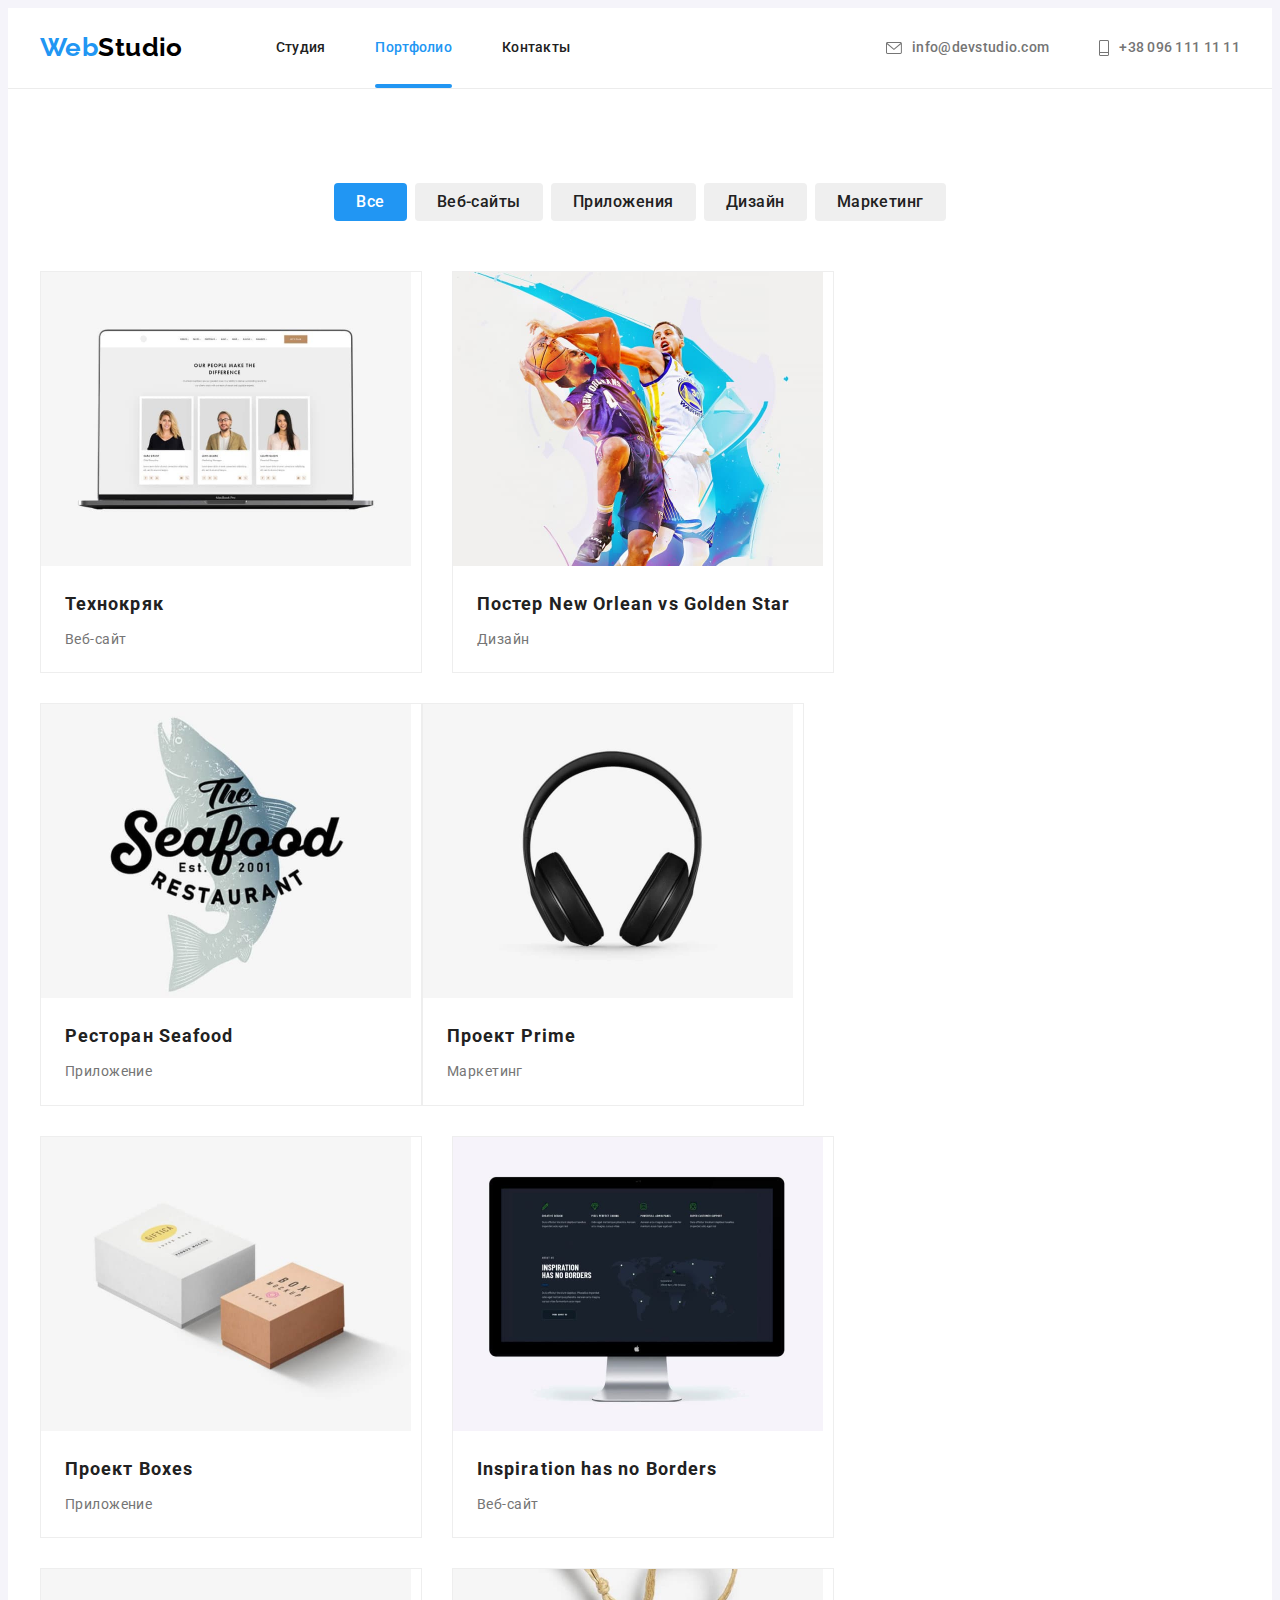
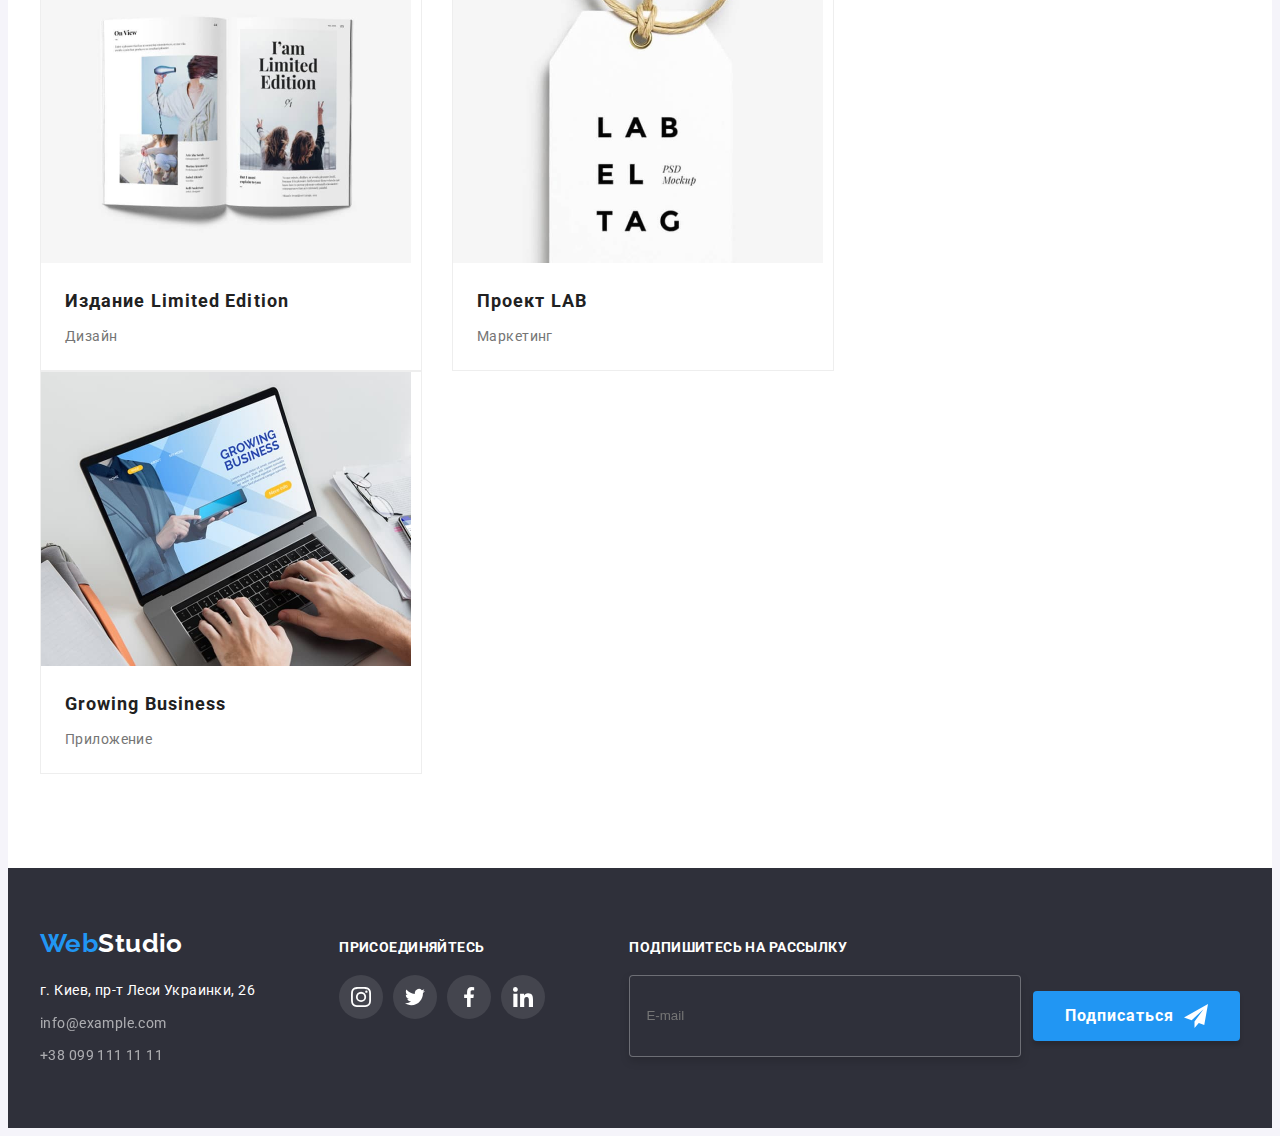
==== portfolio.html @ bd162271 "add" ====
<!DOCTYPE html>
<html lang="ru">

<head>
    <meta charset="UTF-8">
    <meta http-equiv="X-UA-Compatible" content="IE=edge">
    <meta name="viewport" content="width=device-width, initial-scale=1.0">
    <title>WebStudio Эффективные решения для вашего бизнеса</title>
    <link rel="preconnect" href="https://fonts.googleapis.com">
    <link rel="preconnect" href="https://fonts.gstatic.com" crossorigin>
    <link
        href="https://fonts.googleapis.com/css2?family=Raleway:wght@700&family=Roboto:wght@400;500;700;900&display=swap"
        rel="stylesheet">
    <link rel="stylesheet" href="https://cdnjs.cloudflare.com/ajax/libs/modern-normalize/1.1.0/modern-normalize.min.css"
        integrity="sha512-wpPYUAdjBVSE4KJnH1VR1HeZfpl1ub8YT/NKx4PuQ5NmX2tKuGu6U/JRp5y+Y8XG2tV+wKQpNHVUX03MfMFn9Q=="
        crossorigin="anonymous" referrerpolicy="no-referrer" />
    <link rel="stylesheet" href="./css/main.min.css">
</head>

<body>

    <!-- Header -->
    <header class="page-header">
        <div class="container page-header-container">
            <nav class="site-nav">
                <a class="logo site-nav__logo" href="./index.html">
                    <span class="logo__text">Web</span>Studio
                </a>
                <ul class="site-nav-list list">
                    <li class="site-nav__item">
                        <a class="site-nav__link link" href="./index.html">Студия</a>
                    </li>
                    <li class="site-nav__item">
                        <a class="site-nav__link site-nav__link_active link" href="./portfolio.html">Портфолио</a>
                    </li>
                    <li class="site-nav__item">
                        <a class="site-nav__link link" href="./index.html">Контакты</a>
                    </li>
                </ul>
            </nav>
            <ul class="contact-list list">
                <li class="contact__item">
                    <a class="contact__link contact__link_icon link" href="mailto:info@devstudio.com">
                        <svg class="contact__icon" width="16px" height="12px">
                            <use href="./images/icons.svg#icon-mail"></use>
                        </svg>
                        info@devstudio.com</a>
                </li>
                <li class="contact__item">
                    <a class="contact__link contact__link_icon link" href="tel:+380961111111">
                        <svg class="contact__icon" width="10px" height="16px">
                            <use href="./images/icons.svg#icon-phone"></use>
                        </svg>
                        +38 096 111 11 11</a>
                </li>
            </ul>
        </div>
    </header>

    <main>

        <!-- Portfolio section -->

        <section class="section portfolio">
            <div class="container">
                <h1 class="visually-hidden">Портфолио</h1>
                <ul class="list filter-list">
                    <li class="filter-item">
                        <button class="button filter-btn current-btn" type="button">Все</button>
                    </li>
                    <li class="filter-item">
                        <button class="button filter-btn" type="button">Веб-сайты</button>
                    </li>
                    <li class="filter-item">
                        <button class="button filter-btn" type="button">Приложения</button>
                    </li>
                    <li class="filter-item">
                        <button class="button filter-btn" type="button">Дизайн</button>
                    </li>
                    <li class="filter-item">
                        <button class="button filter-btn" type="button">Маркетинг</button>
                    </li>
                </ul>

                <ul class="list portfolio-list">
                    <li class="portfolio-item">
                        <a class="link portfolio-link" href="#">
                            <div class="portfolio-list-img-wrapper">
                                <picture>
                                    <source
                                        srcset="./images/portfolio/project-desktop1.jpg 1x, ./images/portfolio/project-desktop1@2x.jpg 2x, ./images/portfolio/project-desktop1@3x.jpg 3x"
                                        media="(min-width: 1200px)" />
                                    <source
                                        srcset="./images/portfolio/project-tablet1.jpg 1x, ./images/portfolio/project-tablet1@2x.jpg 2x, ./images/portfolio/project-tablet1@3x.jpg 3x"
                                        media="(min-width: 768px)" />
                                    <source
                                        srcset="./images/portfolio/project-phone1.jpg 1x, ./images/portfolio/project-phone1@2x.jpg 2x, ./images/portfolio/project-phone1@3x.jpg 3x"
                                        media="(min-width: 480px)" />
                                    <img class="portfolio-img" src="./images/portfolio/project-phone1.jpg" alt="Технокряк Веб-сайт" width="370" height="294">
                                </picture>
                                <p class="overlay">Ресурс предлагает комплексные предложения с разным уровнем функционала и сервисов. Все это позволит посетителю получить
                                исчерпывающие сведения о компании или частном лице.</p>
                            </div>
                            <div class="portfolio-card-wrapper">
                                <h2 class="portfolio-subtitle">Технокряк</h2>
                                <p class="portfolio-text">Веб-сайт</p>
                            </div>
                        </a>
                    </li>
                    <li class="portfolio-item">
                        <a class="link portfolio-link" href="#">
                            <div class="portfolio-list-img-wrapper">
                                <picture>
                                    <source
                                        srcset="./images/portfolio/project-desktop2.jpg 1x, ./images/portfolio/project-desktop2@2x.jpg 2x, ./images/portfolio/project-desktop2@3x.jpg 3x"
                                        media="(min-width: 1200px)" />
                                    <source
                                        srcset="./images/portfolio/project-tablet2.jpg 1x, ./images/portfolio/project-tablet2@2x.jpg 2x, ./images/portfolio/project-tablet2@3x.jpg 3x"
                                        media="(min-width: 768px)" />
                                    <source
                                        srcset="./images/portfolio/project-phone2.jpg 1x, ./images/portfolio/project-phone2@2x.jpg 2x, ./images/portfolio/project-phone2@3x.jpg 3x"
                                        media="(min-width: 480px)" />
                                    <img class="portfolio-img" src="./images/portfolio/project-phone2.jpg" alt="Технокряк Веб-сайт" width="370"
                                        height="294">
                                </picture>
                                <p class="overlay">Ресурс предлагает комплексные предложения с разным уровнем функционала и сервисов. Все это позволит
                                    посетителю получить
                                    исчерпывающие сведения о компании или частном лице.</p>
                            </div>
                            <div class="portfolio-card-wrapper">
                                <h2 class="portfolio-subtitle">Постер New Orlean vs Golden Star</h2>
                                <p class="portfolio-text">Дизайн</p>
                            </div>
                        </a>
                    </li>
                    <li class="portfolio-item">
                        <a class="link portfolio-link" href="#">
                            <div class="portfolio-list-img-wrapper">
                                <picture>
                                    <source
                                        srcset="./images/portfolio/project-desktop3.jpg 1x, ./images/portfolio/project-desktop3@2x.jpg 2x, ./images/portfolio/project-desktop3@3x.jpg 3x"
                                        media="(min-width: 1200px)" />
                                    <source
                                        srcset="./images/portfolio/project-tablet3.jpg 1x, ./images/portfolio/project-tablet3@2x.jpg 2x, ./images/portfolio/project-tablet3@3x.jpg 3x"
                                        media="(min-width: 768px)" />
                                    <source
                                        srcset="./images/portfolio/project-phone3.jpg 1x, ./images/portfolio/project-phone3@2x.jpg 2x, ./images/portfolio/project-phone3@3x.jpg 3x"
                                        media="(min-width: 480px)" />
                                    <img class="portfolio-img" src="./images/portfolio/project-phone3.jpg" alt="Технокряк Веб-сайт" width="370"
                                        height="294">
                                </picture>
                                <p class="overlay">Ресурс предлагает комплексные предложения с разным уровнем функционала и сервисов. Все это позволит
                                    посетителю получить
                                    исчерпывающие сведения о компании или частном лице.</p>
                            </div>
                            <div class="portfolio-card-wrapper">
                                <h2 class="portfolio-subtitle">Ресторан Seafood</h2>
                                <p class="portfolio-text">Приложение</p>
                            </div>
                        </a>
                    </li>
                    <li class="portfolio-item">
                        <a class="link portfolio-link" href="#">
                            <div class="portfolio-list-img-wrapper">
                                <picture>
                                    <source
                                        srcset="./images/portfolio/project-desktop4.jpg 1x, ./images/portfolio/project-desktop4@2x.jpg 2x, ./images/portfolio/project-desktop4@3x.jpg 3x"
                                        media="(min-width: 1200px)" />
                                    <source
                                        srcset="./images/portfolio/project-tablet4.jpg 1x, ./images/portfolio/project-tablet4@2x.jpg 2x, ./images/portfolio/project-tablet4@3x.jpg 3x"
                                        media="(min-width: 768px)" />
                                    <source
                                        srcset="./images/portfolio/project-phone4.jpg 1x, ./images/portfolio/project-phone4@2x.jpg 2x, ./images/portfolio/project-phone4@3x.jpg 3x"
                                        media="(min-width: 480px)" />
                                    <img class="portfolio-img" src="./images/portfolio/project-phone4.jpg" alt="Технокряк Веб-сайт" width="370"
                                        height="294">
                                </picture>
                                <p class="overlay">Ресурс предлагает комплексные предложения с разным уровнем функционала и сервисов. Все это позволит
                                    посетителю получить
                                    исчерпывающие сведения о компании или частном лице.</p>
                            </div>
                            <div class="portfolio-card-wrapper">
                                <h2 class="portfolio-subtitle">Проект Prime</h2>
                                <p class="portfolio-text">Маркетинг</p>
                            </div>
                        </a>
                    </li>
                    <li class="portfolio-item">
                        <a class="link portfolio-link" href="#">
                            <div class="portfolio-list-img-wrapper">
                                <picture>
                                    <source
                                        srcset="./images/portfolio/project-desktop5.jpg 1x, ./images/portfolio/project-desktop5@2x.jpg 2x, ./images/portfolio/project-desktop5@3x.jpg 3x"
                                        media="(min-width: 1200px)" />
                                    <source
                                        srcset="./images/portfolio/project-tablet5.jpg 1x, ./images/portfolio/project-tablet5@2x.jpg 2x, ./images/portfolio/project-tablet5@3x.jpg 3x"
                                        media="(min-width: 768px)" />
                                    <source
                                        srcset="./images/portfolio/project-phone5.jpg 1x, ./images/portfolio/project-phone5@2x.jpg 2x, ./images/portfolio/project-phone5@3x.jpg 3x"
                                        media="(min-width: 480px)" />
                                    <img class="portfolio-img" src="./images/portfolio/project-phone5.jpg" alt="Технокряк Веб-сайт" width="370"
                                        height="294">
                                </picture>
                                <p class="overlay">Ресурс предлагает комплексные предложения с разным уровнем функционала и сервисов. Все это позволит
                                    посетителю получить
                                    исчерпывающие сведения о компании или частном лице.</p>
                            </div>
                            <div class="portfolio-card-wrapper">
                                <h2 class="portfolio-subtitle">Проект Boxes</h2>
                                <p class="portfolio-text">Приложение</p>
                            </div>
                        </a>
                    </li>
                    <li class="portfolio-item">
                        <a class="link portfolio-link" href="#">
                            <div class="portfolio-list-img-wrapper">
                                <picture>
                                    <source
                                        srcset="./images/portfolio/project-desktop6.jpg 1x, ./images/portfolio/project-desktop6@2x.jpg 2x, ./images/portfolio/project-desktop6@3x.jpg 3x"
                                        media="(min-width: 1200px)" />
                                    <source
                                        srcset="./images/portfolio/project-tablet6.jpg 1x, ./images/portfolio/project-tablet6@2x.jpg 2x, ./images/portfolio/project-tablet6@3x.jpg 3x"
                                        media="(min-width: 768px)" />
                                    <source
                                        srcset="./images/portfolio/project-phone6.jpg 1x, ./images/portfolio/project-phone6@2x.jpg 2x, ./images/portfolio/project-phone6@3x.jpg 3x"
                                        media="(min-width: 480px)" />
                                    <img class="portfolio-img" src="./images/portfolio/project-phone6.jpg" alt="Технокряк Веб-сайт" width="370"
                                        height="294">
                                </picture>
                                <p class="overlay">Ресурс предлагает комплексные предложения с разным уровнем функционала и сервисов. Все это позволит
                                    посетителю получить
                                    исчерпывающие сведения о компании или частном лице.</p>
                            </div>
                            <div class="portfolio-card-wrapper">
                                <h2 class="portfolio-subtitle">Inspiration has no Borders</h2>
                                <p class="portfolio-text">Веб-сайт</p>
                            </div>
                        </a>
                    </li>
                    <li class="portfolio-item">
                        <a class="link portfolio-link" href="#">
                            <div class="portfolio-list-img-wrapper">
                                <picture>
                                    <source
                                        srcset="./images/portfolio/project-desktop7.jpg 1x, ./images/portfolio/project-desktop7@2x.jpg 2x, ./images/portfolio/project-desktop7@3x.jpg 3x"
                                        media="(min-width: 1200px)" />
                                    <source
                                        srcset="./images/portfolio/project-tablet7.jpg 1x, ./images/portfolio/project-tablet7@2x.jpg 2x, ./images/portfolio/project-tablet7@3x.jpg 3x"
                                        media="(min-width: 768px)" />
                                    <source
                                        srcset="./images/portfolio/project-phone7.jpg 1x, ./images/portfolio/project-phone7@2x.jpg 2x, ./images/portfolio/project-phone7@3x.jpg 3x"
                                        media="(min-width: 480px)" />
                                    <img class="portfolio-img" src="./images/portfolio/project-phone7.jpg" alt="Технокряк Веб-сайт" width="370"
                                        height="294">
                                </picture>
                                <p class="overlay">Ресурс предлагает комплексные предложения с разным уровнем функционала и сервисов. Все это позволит
                                    посетителю получить
                                    исчерпывающие сведения о компании или частном лице.</p>
                            </div>
                            <div class="portfolio-card-wrapper">
                                <h2 class="portfolio-subtitle">Издание Limited Edition</h2>
                                <p class="portfolio-text">Дизайн</p>
                            </div>
                        </a>
                    </li>
                    <li class="portfolio-item">
                        <a class="link portfolio-link" href="#">
                            <div class="portfolio-list-img-wrapper">
                                <picture>
                                    <source
                                        srcset="./images/portfolio/project-desktop8.jpg 1x, ./images/portfolio/project-desktop8@2x.jpg 2x, ./images/portfolio/project-desktop8@3x.jpg 3x"
                                        media="(min-width: 1200px)" />
                                    <source
                                        srcset="./images/portfolio/project-tablet8.jpg 1x, ./images/portfolio/project-tablet8@2x.jpg 2x, ./images/portfolio/project-tablet8@3x.jpg 3x"
                                        media="(min-width: 768px)" />
                                    <source
                                        srcset="./images/portfolio/project-phone8.jpg 1x, ./images/portfolio/project-phone8@2x.jpg 2x, ./images/portfolio/project-phone8@3x.jpg 3x"
                                        media="(min-width: 480px)" />
                                    <img class="portfolio-img" src="./images/portfolio/project-phone8.jpg" alt="Технокряк Веб-сайт" width="370"
                                        height="294">
                                </picture>
                                <p class="overlay">Ресурс предлагает комплексные предложения с разным уровнем функционала и сервисов. Все это позволит
                                посетителю получить
                                исчерпывающие сведения о компании или частном лице.</p>
                            </div>
                            <div class="portfolio-card-wrapper">
                                <h2 class="portfolio-subtitle">Проект LAB</h2>
                                <p class="portfolio-text">Маркетинг</p>
                            </div>
                        </a>
                    </li>
                    <li class="portfolio-item">
                        <a class="link portfolio-link" href="#">
                            <div class="portfolio-list-img-wrapper">
                                <picture>
                                    <source
                                        srcset="./images/portfolio/project-desktop9.jpg 1x, ./images/portfolio/project-desktop9@2x.jpg 2x, ./images/portfolio/project-desktop9@3x.jpg 3x"
                                        media="(min-width: 1200px)" />
                                    <source
                                        srcset="./images/portfolio/project-tablet9.jpg 1x, ./images/portfolio/project-tablet9@2x.jpg 2x, ./images/portfolio/project-tablet9@3x.jpg 3x"
                                        media="(min-width: 768px)" />
                                    <source
                                        srcset="./images/portfolio/project-phone9.jpg 1x, ./images/portfolio/project-phone9@2x.jpg 2x, ./images/portfolio/project-phone9@3x.jpg 3x"
                                        media="(min-width: 480px)" />
                                    <img class="portfolio-img" src="./images/portfolio/project-phone9.jpg" alt="Технокряк Веб-сайт" width="370"
                                        height="294">
                                </picture>
                                <p class="overlay">Ресурс предлагает комплексные предложения с разным уровнем функционала и сервисов. Все это позволит
                                    посетителю получить
                                    исчерпывающие сведения о компании или частном лице.</p>
                            </div>
                            <div class="portfolio-card-wrapper">
                                <h2 class="portfolio-subtitle">Growing Business</h2>
                                <p class="portfolio-text">Приложение</p>
                            </div>
                        </a>
                    </li>
                </ul>
            </div>
        </section>

    </main>

    <!-- Footer -->
    <footer class="page-footer">
        <div class="container page-footer-container">
            <div>
                <a class="logo page-footer-logo" href="./index.html"><span class="logo__text">Web</span>Studio</a>
                <address class="address">
                    <ul class="address-menu list">
                        <li class="address-menu__item address-menu-opacity">
                            <a class="address-menu__contact" href="https://goo.gl/maps/cuWvZPxTjKMrRTUg6" target="_blank"
                                rel="noopener noreferrer">г. Киев, пр-т Леси Украинки, 26</a>
                        </li>
                        <li class="address-menu__item">
                            <a class="address-menu__contact link" href="mailto:info@example.com">info@example.com</a>
                        </li>
                        <li class="address-menu__item">
                            <a class="address-menu__contact link" href="tel:+380991111111">+38 099 111 11 11</a>
                        </li>
                    </ul>
                </address>
            </div>
    
            <div>
                <h3 class="footer-social-title">Присоединяйтесь</h3>
                <ul class="footer-social list">
                    <li class="footer-social__item">
                        <a class="footer-social__link" href="#">
                            <svg width="20px" height="20px">
                                <use href="./images/icons.svg#icon-instagram"></use>
                            </svg>
                        </a>
                    </li>
                    <li class="footer-social__item">
                        <a class="footer-social__link" href="#">
                            <svg width="20px" height="20px">
                                <use href="./images/icons.svg#icon-twitter"></use>
                            </svg>
                        </a>
                    </li>
                    <li class="footer-social__item">
                        <a class="footer-social__link" href="#">
                            <svg width="20px" height="20px">
                                <use href="./images/icons.svg#icon-facebook"></use>
                            </svg>
                        </a>
                    </li>
                    <li class="footer-social__item">
                        <a class="footer-social__link" href="#">
                            <svg width="20px" height="20px">
                                <use href="./images/icons.svg#icon-linkedin"></use>
                            </svg>
                        </a>
                    </li>
                </ul>
            </div>
    
            <form>
                <p class="footer-form-desc">Подпишитесь на рассылку</p>
                <div class="footer-form-wrapper">
                    <input type="email" class="footer-form-input" name="user-email" required minlength="2"
                        placeholder="E-mail">
                    <button type="submit" class="hero-btn footer-form-btn">Подписаться
                        <svg class="footer-form-icon" width="24px" height="24px">
                            <use href="./images/icons.svg#icon-form"></use>
                        </svg>
                    </button>
                </div>
            </form>
    
        </div>
    
    </footer>
    
    <!-- Modal window -->
    <div class="backdrop is-hidden" data-modal>
        <div class="modal">
            <button type="button" class="button modal-close-btn" data-modal-close>
                <svg class="modal-close-icon" width="18" height="18">
                    <use href="images/icons.svg#icon-close-modal"></use>
                </svg>
            </button>
    
    
            <form class="modal-form" autocomplete="off">
                <h2 class="modal-form-title">Оставьте свои данные, мы вам перезвоним</h2>
                <label class="modal-form-field">
                    <span class="modal-form-input-desc">Имя</span>
                    <span class="modal-form-input-wrapper">
                        <input type="text" class="modal-form-input" name="user-name" required pattern="[a-zA-Zа-яА-яіїІЇ]]+"
                            minlength="2">
                        <svg class="modal-form-input-icon" width="18px" height="18px">
                            <use href="./images/icons.svg#icon-person-black"></use>
                        </svg>
                    </span>
                </label>
    
                <label class="modal-form-field">
                    <span class="modal-form-input-desc">Телефон</span>
                    <span class="modal-form-input-wrapper">
                        <input type="tel" class="modal-form-input" name="user-phone" required
                            pattern="[0-9]{3}-[0-9]{3}-[0-9]{2}-[0-9]{2}" title="xxx-xxx-xx-xx">
                        <svg class="modal-form-input-icon" width="18px" height="18px">
                            <use href="./images/icons.svg#icon-phone-black"></use>
                        </svg>
                    </span>
                </label>
    
                <label class="modal-form-field">
                    <span class="modal-form-input-desc">Почта</span>
                    <span class="modal-form-input-wrapper">
                        <input type="email" class="modal-form-input" name="user-email" required>
                        <svg class="modal-form-input-icon" width="18px" height="18px">
                            <use href="./images/icons.svg#icon-email-black"></use>
                        </svg>
                    </span>
                </label>
    
                <label class="modal-form-field modal-form-label">
                    <span class="modal-form-input-desc">Комментарий</span>
                    <textarea name="user-message" class="modal-form-message" placeholder="Введите текст"></textarea>
                </label>
    
                <input type="checkbox" id="user-policy" class="modal-form-check visually-hidden" name="user-policy">
                <label for="user-policy" class="modal-form-check-desk">Соглашаюсь с рассылкой и принимаю&nbsp;<a
                        class="modal-form-link" href="#">Условия договора</a></label>
                <button type="submit" class="hero-btn modal-form-btn">Отправить</button>
            </form>
        </div>
    </div>

</body>

</html>
---- css/main.min.css ----
:root{--primary-font: "Roboto", sans-serif;--secondary-font: "Raleway", sans-serif;--transition-dur-and-func: 250ms cubic-bezier(0.4, 0, 0.2, 1);--primary-color: #212121;--secondary-color: #757575;--accent-color: #2196F3;--main-light: #FFFFFF;--logo-color: #000000;--btn-color: #188CE8;--header-border: #ECECEC;--border-color: #EEEEEE;--icon-color: #AFB1B8;--primary-background: #F5F4FA;--secondary-background: #2F303A;--title-size: 36px;--text-size: 14px}.visually-hidden{position:absolute;white-space:nowrap;width:1px;height:1px;overflow:hidden;border:0;padding:0;clip:rect(0 0 0 0);clip-path:inset(50%);margin:-1px}html{box-sizing:border-box}img{display:block;max-width:100%;height:auto}.list{margin:0;padding:0;list-style:none}.link{text-decoration:none;transition:color var(--transition-dur-and-func)}.link:hover,.link:focus,.lik:active{color:var(--accent-color)}body{font-family:var(--primary-font);font-size:var(--text-size);letter-spacing:.03em;background-color:var(--primary-background);color:var(--primary-color)}.section{padding:94px 0}.container{margin-left:auto;margin-right:auto;padding-left:15px;padding-right:15px;width:1200px}.hero-btn{padding:10px 32px;border:none;cursor:pointer;font-family:inherit;font-weight:700;font-size:16px;line-height:1.9;box-shadow:0px 4px 4px rgba(0,0,0,.15);border-radius:4px;letter-spacing:.06em;background-color:var(--accent-color);color:var(--main-light);transition:background-color var(--transition-dur-and-func)}.hero-btn:hover,.hero-btn:focus{background-color:var(--btn-color)}.backdrop{position:fixed;z-index:100;top:0;left:0;width:100%;height:100%;background-color:rgba(0,0,0,.2);transition:opacity var(--transition-dur-and-func),visibility var(--transition-dur-and-func)}.backdrop.is-hidden{opacity:0;visibility:hidden;pointer-events:none}.modal{position:absolute;min-width:528px;min-height:581px;left:50%;top:50%;transform:translate(-50%, -50%);background:var(--main-light);box-shadow:0px 1px 3px rgba(0,0,0,.12),0px 1px 1px rgba(0,0,0,.14),0px 2px 1px rgba(0,0,0,.2);border-radius:4px}.modal-close-btn{position:absolute;top:8px;right:8px;display:flex;justify-content:center;align-items:center;padding:0;width:30px;height:30px;border-radius:50%;background-color:var(--main-light);color:var(--logo-color);border:1px solid rgba(0,0,0,.1)}.modal-close-icon{transition:fill var(--transition-dur-and-func)}.modal-close-btn:hover .modal-close-icon,.modal-close-btn:focus .modal-close-icon{fill:var(--accent-color)}.modal-form{display:flex;flex-direction:column;padding:40px}.modal-form-title{margin-top:0;margin-bottom:12px;text-align:center;font-size:20px;line-height:1.2}.modal-form-field{margin-bottom:10px}.modal-form-label{margin-bottom:20px}.modal-form-input-desc{display:block;margin-bottom:4px;font-size:12px;line-height:1.2;letter-spacing:.01em;color:var(--secondary-color)}.modal-form-input-wrapper{display:block;position:relative}.modal-form-input{padding-left:42px;width:100%;height:40px;border:1px solid rgba(33,33,33,.2);border-radius:4px;transition:border-color var(--transition-dur-and-func)}.modal-form-input:focus{outline:none;border-color:var(--accent-color)}.modal-form-input-icon{position:absolute;top:50%;left:12px;transform:translateY(-50%);transition:fill var(--transition-dur-and-func)}.modal-form-input:focus+.modal-form-input-icon{fill:var(--accent-color)}.modal-form-message{display:block;padding:12px 16px;width:100%;height:120px;resize:none;border:1px solid rgba(33,33,33,.2);border-radius:4px;transition:border-color var(--transition-dur-and-func)}.modal-form-message:focus{outline:none;border-color:var(--accent-color)}.modal-form-message::placeholder{color:rgba(117,117,117,.5)}.modal-form-check-desk{display:flex;align-items:center;justify-content:center;margin-bottom:30px;font-size:14px;line-height:1.7;color:var(--secondary-color)}.modal-form-check-desk::before{display:block;margin-right:7px;width:16px;height:15px;content:"";cursor:pointer;border:2px solid var(--primary-color);border-radius:4px}.modal-form-check:checked+.modal-form-check-desk::before{background-color:var(--accent-color);background-image:url("../images/icon-check.svg");background-repeat:no-repeat;background-position:center;background-size:contain;border-color:rgba(0,0,0,0)}.modal-form-check:focus+.modal-form-check-desk::before{outline:2px solid rgba(0,0,0,.06)}.modal-form-link{text-decoration:underline;color:var(--accent-color)}.modal-form-btn{padding:10px 55px;align-self:center;border:rgba(0,0,0,0)}.logo{font-family:var(--secondary-font);font-weight:700;font-size:26px;line-height:1.2;text-decoration:none;color:var(--logo-color)}.logo__text{color:var(--accent-color)}.page-header{border-bottom:1px solid var(--header-border);background-color:var(--main-light)}.page-header-container{display:flex}.site-nav,.contact-list{display:flex;align-items:center}.site-nav__logo{color:var(--logo-color)}.site-nav-list{display:flex;margin-left:93px}.site-nav-list .site-nav__item+.site-nav__item{margin-left:50px}.site-nav__link{position:relative;display:block;padding-top:32px;padding-bottom:32px;font-weight:500;line-height:1.1;letter-spacing:.02em;color:var(--primary-color)}.site-nav__link_active{color:var(--accent-color)}.site-nav__link_active:after{position:absolute;display:inline-block;content:"";width:100%;height:4px;bottom:0;right:0;z-index:2;background:var(--accent-color);border-radius:2px}.contact-list{margin-left:auto}.contact-list .contact__item+.contact__item{margin-left:50px}.contact__link{padding-top:32px;padding-bottom:32px;display:flex;align-items:center;font-weight:500;line-height:1.1;letter-spacing:.02em;color:var(--secondary-color)}.contact__link_icon{transition:color 250ms var(--transition-dur-and-func);fill:currentColor}.contact__icon{margin-right:10px}.hero{width:480px;height:400px;margin-left:auto;margin-right:auto;padding:200px 0;text-align:center;background-color:var(--secondary-background);background-repeat:no-repeat;background-position:center;background-image:linear-gradient(rgba(47, 48, 58, 0.4), rgba(47, 48, 58, 0.4)),url("../images/studio/hero/hero-phone.jpg");background-size:480px 400px}@media screen and (min-device-pixel-ratio: 2)and (max-width: 479px),screen and (min-resolution: 192dpi)and (max-width: 479px),screen and (min-resolution: 2dppx)and (max-width: 479px){.hero{background-image:linear-gradient(rgba(47, 48, 58, 0.4), rgba(47, 48, 58, 0.4)),url("../images/studio/hero/hero-phone@2x.jpg")}}@media screen and (min-device-pixel-ratio: 3)and (max-width: 479px),screen and (min-resolution: 288dpi)and (max-width: 479px),screen and (min-resolution: 3dppx)and (max-width: 479px){.hero{background-image:linear-gradient(rgba(47, 48, 58, 0.4), rgba(47, 48, 58, 0.4)),url("../images/studio/hero/hero-phone@3x.jpg")}}@media screen and (min-width: 480px)and (max-width: 1199px){.hero{width:768px;height:400px;background-image:linear-gradient(rgba(47, 48, 58, 0.4), rgba(47, 48, 58, 0.4)),url("../images/studio/hero/hero-tablet.jpg");background-size:768px 400px}}@media screen and (min-device-pixel-ratio: 2)and (min-width: 480px)and (max-width: 1199px),screen and (min-resolution: 192dpi)and (min-width: 480px)and (max-width: 1199px),screen and (min-resolution: 2dppx)and (min-width: 480px)and (max-width: 1199px){.hero{background-image:linear-gradient(rgba(47, 48, 58, 0.4), rgba(47, 48, 58, 0.4)),url("../images/studio/hero/hero-tablet@2x.jpg")}}@media screen and (min-device-pixel-ratio: 3)and (min-width: 480px)and (max-width: 1199px),screen and (min-resolution: 288dpi)and (min-width: 480px)and (max-width: 1199px),screen and (min-resolution: 3dppx)and (min-width: 480px)and (max-width: 1199px){.hero{background-image:linear-gradient(rgba(47, 48, 58, 0.4), rgba(47, 48, 58, 0.4)),url("../images/studio/hero/hero-tablet@3x.jpg")}}@media screen and (min-width: 1200px){.hero{width:1600px;height:600px;background-image:linear-gradient(rgba(47, 48, 58, 0.4), rgba(47, 48, 58, 0.4)),url("../images/studio/hero/hero-desktop.jpg");background-size:1600px 600px}}@media screen and (min-device-pixel-ratio: 2)and (min-width: 1200px),screen and (min-resolution: 192dpi)and (min-width: 1200px),screen and (min-resolution: 2dppx)and (min-width: 1200px){.hero{background-image:linear-gradient(rgba(47, 48, 58, 0.4), rgba(47, 48, 58, 0.4)),url("../images/studio/hero/hero-desktop@2x.jpg")}}@media screen and (min-device-pixel-ratio: 3)and (min-width: 1200px),screen and (min-resolution: 288dpi)and (min-width: 1200px),screen and (min-resolution: 3dppx)and (min-width: 1200px){.hero{background-image:linear-gradient(rgba(47, 48, 58, 0.4), rgba(47, 48, 58, 0.4)),url("../images/studio/hero/hero-desktop@3x.jpg")}}.hero-title{margin-top:0;margin-bottom:30px;white-space:pre-line;text-transform:uppercase;font-weight:900;font-size:44px;line-height:1.4;letter-spacing:.06em;color:var(--main-light)}.page-about{background-color:var(--main-light)}.about{display:flex}.about__item{width:calc((100% - 90px)/4)}.about .about__item+.about__item{margin-left:30px}.about-overlay{margin-bottom:30px;display:flex;justify-content:center;align-items:center;height:120px;background-color:var(--primary-background)}.about__title{margin-top:0;margin-bottom:10px;font-size:var(--text-size);line-height:1.1;text-transform:uppercase}.about__text{margin-top:0;margin-bottom:0;line-height:1.7;color:var(--secondary-color)}.wedo{padding-top:0;background-color:var(--main-light)}.section-title{margin-top:0;margin-bottom:50px;text-align:center;font-size:var(--title-size);line-height:1.2}.wedo-list{display:flex}.wedo-item{width:calc((100% - 60px)/3);margin-right:30px}.wedo-item:last-child{margin-right:0}.wedo-thumb{position:relative}.wedo-actions{position:absolute;bottom:0;right:0;width:100%;height:70px;background-color:rgba(47,48,58,.8)}.wedo-text{margin-top:0;margin-bottom:0;padding:27px 82px;font-weight:700;line-height:1.1;text-align:center;text-transform:uppercase;color:var(--main-light)}.team-list{display:flex;text-align:center}.team-item{width:calc((100% - 90px)/4);margin-right:30px;background-color:var(--main-light);box-shadow:0px 1px 3px rgba(0,0,0,.12),0px 1px 1px rgba(0,0,0,.14),0px 2px 1px rgba(0,0,0,.2);border-radius:0px 0px 4px 4px}.team-item:last-child{margin-right:0}.team-name{padding-top:30px;margin-top:0;margin-bottom:10px;font-weight:500;font-size:16px;line-height:1.2}.team-profession{margin-top:0;margin-bottom:16px;font-size:16px;line-height:1.2;color:var(--secondary-color)}.team-social-list{padding-bottom:30px;gap:10px;display:flex;justify-content:center}.team-social-item{width:44px;height:44px}.team-social-link{width:100%;height:100%;display:flex;justify-content:center;align-items:center;border-radius:50%;fill:var(--icon-color);transition:background-color var(--transition-dur-and-func),fill var(--transition-dur-and-func)}.team-social-link:hover,.team-social-link:focus{fill:var(--main-light);background-color:var(--accent-color)}.clients{background-color:var(--main-light)}.clients-list{display:flex;gap:30px}.clients-item{width:calc((100% - 150px)/6)}.clients-link{height:92px;display:flex;justify-content:center;align-items:center;border:1px solid var(--icon-color);border-radius:4px;fill:var(--icon-color);transition:fill var(--transition-dur-and-func),border var(--transition-dur-and-func)}.clients-link:hover,.clients-link:focus{fill:var(--accent-color);border:1px solid var(--accent-color)}.portfolio{background-color:var(--main-light)}.filter-list{margin-bottom:50px;display:flex;justify-content:center}.filter-list .filter-item+.filter-item{margin-left:8px}.filter-btn{padding:6px 22px;border:none;cursor:pointer;font-family:var(--primary-font);font-weight:500;font-size:16px;line-height:1.6;letter-spacing:.03em;color:var(--primary-color);border-radius:4px;transition:color var(--transition-dur-and-func),background-color var(--transition-dur-and-func),box-shadow var(--transition-dur-and-func)}.filter-btn:hover,.filter-btn:focus,.filter-btn:active{color:var(--main-light);background-color:var(--accent-color);box-shadow:0px 3px 1px rgba(0,0,0,.1),0px 1px 2px rgba(0,0,0,.08),0px 2px 2px rgba(0,0,0,.12);border-radius:4px}.current-btn{color:var(--main-light);background-color:var(--accent-color)}.portfolio-list{display:flex;flex-wrap:wrap}.portfolio-item{width:calc((100% - 60px)/3);margin-right:30px;margin-bottom:30px;background-color:var(--main-light);border:1px solid var(--border-color)}.portfolio-item:nth-child(3n){margin-right:0}.portfolio-item:nth-last-child(-n+3){margin-bottom:0}.portfolio-link{transition:box-shadow var(--transition-dur-and-func)}.portfolio-link:hover{display:block;box-shadow:0px 1px 1px rgba(0,0,0,.12),0px 4px 4px rgba(0,0,0,.06),1px 4px 6px rgba(0,0,0,.16)}.portfolio-list-img-wrapper{position:relative;overflow:hidden}.overlay{position:absolute;top:0;left:0;overflow:auto;width:100%;height:100%;padding:63px 24px;margin-top:0;margin-bottom:0;font-size:18px;line-height:1.6;transform:translate(0, 100%);transition:transform var(--transition-dur-and-func);background:rgba(33,150,243,.9);color:var(--main-light)}.portfolio-link:hover .overlay,.portfolio-link:focus .overlay{transform:translate(0, 0)}.portfolio-card-wrapper{padding:20px 24px 20px 24px}.portfolio-subtitle{margin-top:0;margin-bottom:4px;font-size:18px;line-height:2;letter-spacing:.06em;color:var(--primary-color)}.portfolio-text{margin-top:0;margin-bottom:0;line-height:1.9;color:var(--secondary-color)}.page-footer{padding-top:60px;padding-bottom:60px;display:flex;background-color:var(--secondary-background)}.page-footer-container{display:flex;align-items:baseline;justify-content:space-between}.page-footer-logo{color:var(--main-light)}.address{margin-top:20px}.address-menu__item{margin-bottom:9px}.address-menu__item:last-child{margin-bottom:0}.address-menu-opacity>a{opacity:1}.address-menu__contact{text-decoration:none;font-style:normal;font-weight:400;line-height:1.7;color:var(--main-light);opacity:.6;transition:color var(--transition-dur-and-func)}.footer-social-title{margin-top:0;margin-bottom:20px;font-size:14px;line-height:1,1;text-transform:uppercase;color:var(--main-light)}.footer-social{gap:10px;display:flex;justify-content:center}.footer-social__item{width:44px;height:44px}.footer-social__link{width:100%;height:100%;display:flex;justify-content:center;align-items:center;border-radius:50%;fill:var(--main-light);background:rgba(255,255,255,.1);transition:background-color var(--transition-dur-and-func)}.footer-social__link:hover,.footer-social__link:focus{background-color:var(--accent-color)}.footer-form-desc{margin-top:0;margin-bottom:20px;font-weight:700;font-size:14px;line-height:1.1;text-transform:uppercase;color:var(--main-light)}.footer-form-wrapper{display:flex;justify-content:center;align-items:center}.footer-form-input{outline:none;padding:15px 16px;margin-right:12px;width:358px;height:50px;border:1px solid rgba(255,255,255,.3);filter:drop-shadow(0px 4px 4px rgba(0, 0, 0, 0.15));border-radius:4px;background-color:var(--secondary-background);color:var(--main-light);transition:border-color var(--transition-dur-and-func)}.footer-form-input:focus{border-color:var(--accent-color)}.footer-form-btn{display:flex;justify-content:center;align-items:center;min-width:200px;height:50px}.footer-form-icon{display:flex;justify-content:center;align-items:center;margin-left:10px;fill:var(--main-light)}/*# sourceMappingURL=main.min.css.map */
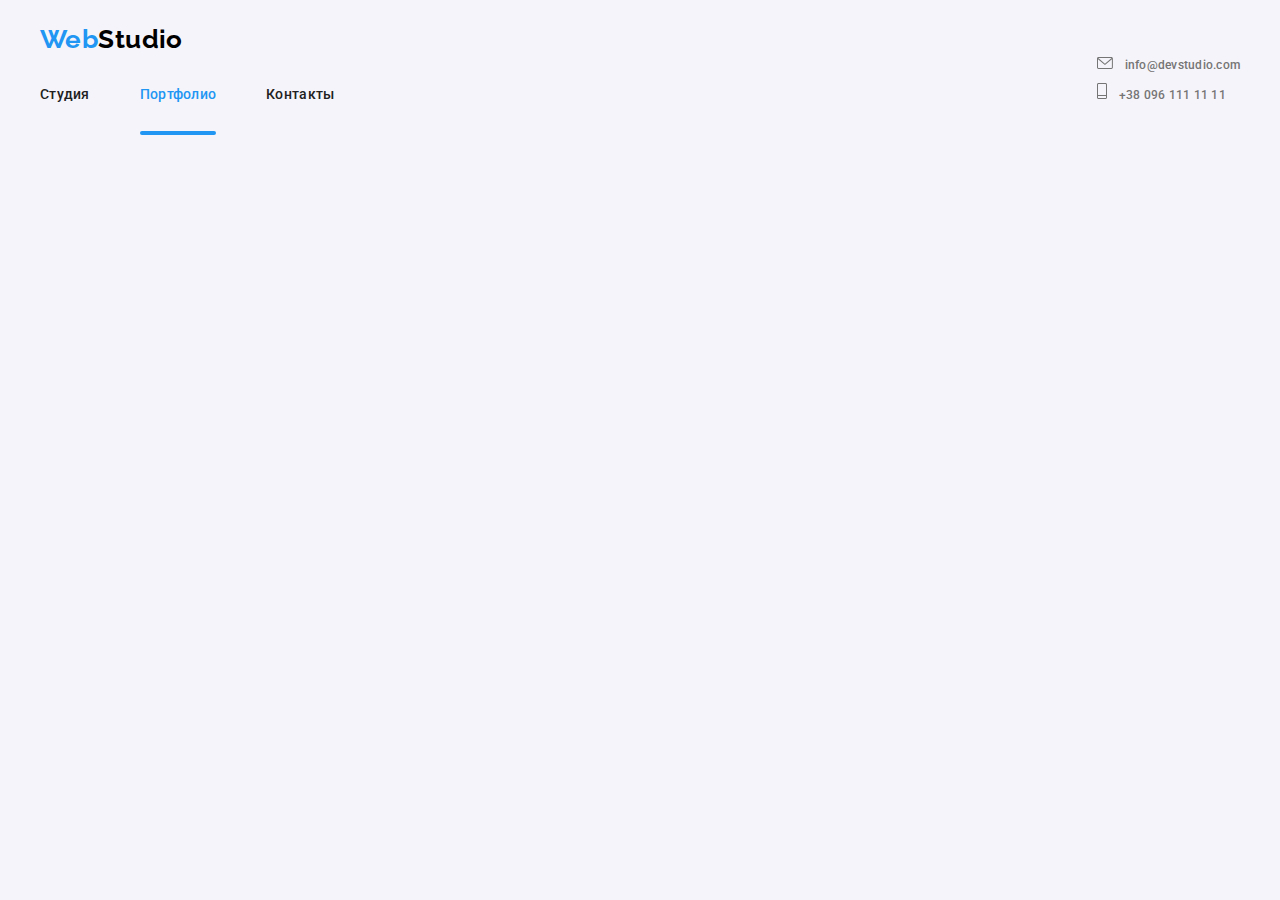
==== commit 1fd24056: "add" ====
--- a/portfolio.html
+++ b/portfolio.html
@@ -61,7 +61,7 @@
 
         <!-- Portfolio section -->
 
-        <section class="section portfolio">
+        <!-- <section class="section portfolio">
             <div class="container">
                 <h1 class="visually-hidden">Портфолио</h1>
                 <ul class="list filter-list">
@@ -317,12 +317,12 @@
                     </li>
                 </ul>
             </div>
-        </section>
+        </section> -->
 
     </main>
 
     <!-- Footer -->
-    <footer class="page-footer">
+    <!-- <footer class="page-footer">
         <div class="container page-footer-container">
             <div>
                 <a class="logo page-footer-logo" href="./index.html"><span class="logo__text">Web</span>Studio</a>
@@ -391,10 +391,10 @@
     
         </div>
     
-    </footer>
+    </footer> -->
     
     <!-- Modal window -->
-    <div class="backdrop is-hidden" data-modal>
+    <!-- <div class="backdrop is-hidden" data-modal>
         <div class="modal">
             <button type="button" class="button modal-close-btn" data-modal-close>
                 <svg class="modal-close-icon" width="18" height="18">
@@ -448,7 +448,7 @@
                 <button type="submit" class="hero-btn modal-form-btn">Отправить</button>
             </form>
         </div>
-    </div>
+    </div> -->
 
 </body>
 
--- a/css/main.min.css
+++ b/css/main.min.css
@@ -1 +1 @@
-:root{--primary-font: "Roboto", sans-serif;--secondary-font: "Raleway", sans-serif;--transition-dur-and-func: 250ms cubic-bezier(0.4, 0, 0.2, 1);--primary-color: #212121;--secondary-color: #757575;--accent-color: #2196F3;--main-light: #FFFFFF;--logo-color: #000000;--btn-color: #188CE8;--header-border: #ECECEC;--border-color: #EEEEEE;--icon-color: #AFB1B8;--primary-background: #F5F4FA;--secondary-background: #2F303A;--title-size: 36px;--text-size: 14px}.visually-hidden{position:absolute;white-space:nowrap;width:1px;height:1px;overflow:hidden;border:0;padding:0;clip:rect(0 0 0 0);clip-path:inset(50%);margin:-1px}html{box-sizing:border-box}img{display:block;max-width:100%;height:auto}.list{margin:0;padding:0;list-style:none}.link{text-decoration:none;transition:color var(--transition-dur-and-func)}.link:hover,.link:focus,.lik:active{color:var(--accent-color)}body{font-family:var(--primary-font);font-size:var(--text-size);letter-spacing:.03em;background-color:var(--primary-background);color:var(--primary-color)}.section{padding:94px 0}.container{margin-left:auto;margin-right:auto;padding-left:15px;padding-right:15px;width:1200px}.hero-btn{padding:10px 32px;border:none;cursor:pointer;font-family:inherit;font-weight:700;font-size:16px;line-height:1.9;box-shadow:0px 4px 4px rgba(0,0,0,.15);border-radius:4px;letter-spacing:.06em;background-color:var(--accent-color);color:var(--main-light);transition:background-color var(--transition-dur-and-func)}.hero-btn:hover,.hero-btn:focus{background-color:var(--btn-color)}.backdrop{position:fixed;z-index:100;top:0;left:0;width:100%;height:100%;background-color:rgba(0,0,0,.2);transition:opacity var(--transition-dur-and-func),visibility var(--transition-dur-and-func)}.backdrop.is-hidden{opacity:0;visibility:hidden;pointer-events:none}.modal{position:absolute;min-width:528px;min-height:581px;left:50%;top:50%;transform:translate(-50%, -50%);background:var(--main-light);box-shadow:0px 1px 3px rgba(0,0,0,.12),0px 1px 1px rgba(0,0,0,.14),0px 2px 1px rgba(0,0,0,.2);border-radius:4px}.modal-close-btn{position:absolute;top:8px;right:8px;display:flex;justify-content:center;align-items:center;padding:0;width:30px;height:30px;border-radius:50%;background-color:var(--main-light);color:var(--logo-color);border:1px solid rgba(0,0,0,.1)}.modal-close-icon{transition:fill var(--transition-dur-and-func)}.modal-close-btn:hover .modal-close-icon,.modal-close-btn:focus .modal-close-icon{fill:var(--accent-color)}.modal-form{display:flex;flex-direction:column;padding:40px}.modal-form-title{margin-top:0;margin-bottom:12px;text-align:center;font-size:20px;line-height:1.2}.modal-form-field{margin-bottom:10px}.modal-form-label{margin-bottom:20px}.modal-form-input-desc{display:block;margin-bottom:4px;font-size:12px;line-height:1.2;letter-spacing:.01em;color:var(--secondary-color)}.modal-form-input-wrapper{display:block;position:relative}.modal-form-input{padding-left:42px;width:100%;height:40px;border:1px solid rgba(33,33,33,.2);border-radius:4px;transition:border-color var(--transition-dur-and-func)}.modal-form-input:focus{outline:none;border-color:var(--accent-color)}.modal-form-input-icon{position:absolute;top:50%;left:12px;transform:translateY(-50%);transition:fill var(--transition-dur-and-func)}.modal-form-input:focus+.modal-form-input-icon{fill:var(--accent-color)}.modal-form-message{display:block;padding:12px 16px;width:100%;height:120px;resize:none;border:1px solid rgba(33,33,33,.2);border-radius:4px;transition:border-color var(--transition-dur-and-func)}.modal-form-message:focus{outline:none;border-color:var(--accent-color)}.modal-form-message::placeholder{color:rgba(117,117,117,.5)}.modal-form-check-desk{display:flex;align-items:center;justify-content:center;margin-bottom:30px;font-size:14px;line-height:1.7;color:var(--secondary-color)}.modal-form-check-desk::before{display:block;margin-right:7px;width:16px;height:15px;content:"";cursor:pointer;border:2px solid var(--primary-color);border-radius:4px}.modal-form-check:checked+.modal-form-check-desk::before{background-color:var(--accent-color);background-image:url("../images/icon-check.svg");background-repeat:no-repeat;background-position:center;background-size:contain;border-color:rgba(0,0,0,0)}.modal-form-check:focus+.modal-form-check-desk::before{outline:2px solid rgba(0,0,0,.06)}.modal-form-link{text-decoration:underline;color:var(--accent-color)}.modal-form-btn{padding:10px 55px;align-self:center;border:rgba(0,0,0,0)}.logo{font-family:var(--secondary-font);font-weight:700;font-size:26px;line-height:1.2;text-decoration:none;color:var(--logo-color)}.logo__text{color:var(--accent-color)}.page-header{border-bottom:1px solid var(--header-border);background-color:var(--main-light)}.page-header-container{display:flex}.site-nav,.contact-list{display:flex;align-items:center}.site-nav__logo{color:var(--logo-color)}.site-nav-list{display:flex;margin-left:93px}.site-nav-list .site-nav__item+.site-nav__item{margin-left:50px}.site-nav__link{position:relative;display:block;padding-top:32px;padding-bottom:32px;font-weight:500;line-height:1.1;letter-spacing:.02em;color:var(--primary-color)}.site-nav__link_active{color:var(--accent-color)}.site-nav__link_active:after{position:absolute;display:inline-block;content:"";width:100%;height:4px;bottom:0;right:0;z-index:2;background:var(--accent-color);border-radius:2px}.contact-list{margin-left:auto}.contact-list .contact__item+.contact__item{margin-left:50px}.contact__link{padding-top:32px;padding-bottom:32px;display:flex;align-items:center;font-weight:500;line-height:1.1;letter-spacing:.02em;color:var(--secondary-color)}.contact__link_icon{transition:color 250ms var(--transition-dur-and-func);fill:currentColor}.contact__icon{margin-right:10px}.hero{width:480px;height:400px;margin-left:auto;margin-right:auto;padding:200px 0;text-align:center;background-color:var(--secondary-background);background-repeat:no-repeat;background-position:center;background-image:linear-gradient(rgba(47, 48, 58, 0.4), rgba(47, 48, 58, 0.4)),url("../images/studio/hero/hero-phone.jpg");background-size:480px 400px}@media screen and (min-device-pixel-ratio: 2)and (max-width: 479px),screen and (min-resolution: 192dpi)and (max-width: 479px),screen and (min-resolution: 2dppx)and (max-width: 479px){.hero{background-image:linear-gradient(rgba(47, 48, 58, 0.4), rgba(47, 48, 58, 0.4)),url("../images/studio/hero/hero-phone@2x.jpg")}}@media screen and (min-device-pixel-ratio: 3)and (max-width: 479px),screen and (min-resolution: 288dpi)and (max-width: 479px),screen and (min-resolution: 3dppx)and (max-width: 479px){.hero{background-image:linear-gradient(rgba(47, 48, 58, 0.4), rgba(47, 48, 58, 0.4)),url("../images/studio/hero/hero-phone@3x.jpg")}}@media screen and (min-width: 480px)and (max-width: 1199px){.hero{width:768px;height:400px;background-image:linear-gradient(rgba(47, 48, 58, 0.4), rgba(47, 48, 58, 0.4)),url("../images/studio/hero/hero-tablet.jpg");background-size:768px 400px}}@media screen and (min-device-pixel-ratio: 2)and (min-width: 480px)and (max-width: 1199px),screen and (min-resolution: 192dpi)and (min-width: 480px)and (max-width: 1199px),screen and (min-resolution: 2dppx)and (min-width: 480px)and (max-width: 1199px){.hero{background-image:linear-gradient(rgba(47, 48, 58, 0.4), rgba(47, 48, 58, 0.4)),url("../images/studio/hero/hero-tablet@2x.jpg")}}@media screen and (min-device-pixel-ratio: 3)and (min-width: 480px)and (max-width: 1199px),screen and (min-resolution: 288dpi)and (min-width: 480px)and (max-width: 1199px),screen and (min-resolution: 3dppx)and (min-width: 480px)and (max-width: 1199px){.hero{background-image:linear-gradient(rgba(47, 48, 58, 0.4), rgba(47, 48, 58, 0.4)),url("../images/studio/hero/hero-tablet@3x.jpg")}}@media screen and (min-width: 1200px){.hero{width:1600px;height:600px;background-image:linear-gradient(rgba(47, 48, 58, 0.4), rgba(47, 48, 58, 0.4)),url("../images/studio/hero/hero-desktop.jpg");background-size:1600px 600px}}@media screen and (min-device-pixel-ratio: 2)and (min-width: 1200px),screen and (min-resolution: 192dpi)and (min-width: 1200px),screen and (min-resolution: 2dppx)and (min-width: 1200px){.hero{background-image:linear-gradient(rgba(47, 48, 58, 0.4), rgba(47, 48, 58, 0.4)),url("../images/studio/hero/hero-desktop@2x.jpg")}}@media screen and (min-device-pixel-ratio: 3)and (min-width: 1200px),screen and (min-resolution: 288dpi)and (min-width: 1200px),screen and (min-resolution: 3dppx)and (min-width: 1200px){.hero{background-image:linear-gradient(rgba(47, 48, 58, 0.4), rgba(47, 48, 58, 0.4)),url("../images/studio/hero/hero-desktop@3x.jpg")}}.hero-title{margin-top:0;margin-bottom:30px;white-space:pre-line;text-transform:uppercase;font-weight:900;font-size:44px;line-height:1.4;letter-spacing:.06em;color:var(--main-light)}.page-about{background-color:var(--main-light)}.about{display:flex}.about__item{width:calc((100% - 90px)/4)}.about .about__item+.about__item{margin-left:30px}.about-overlay{margin-bottom:30px;display:flex;justify-content:center;align-items:center;height:120px;background-color:var(--primary-background)}.about__title{margin-top:0;margin-bottom:10px;font-size:var(--text-size);line-height:1.1;text-transform:uppercase}.about__text{margin-top:0;margin-bottom:0;line-height:1.7;color:var(--secondary-color)}.wedo{padding-top:0;background-color:var(--main-light)}.section-title{margin-top:0;margin-bottom:50px;text-align:center;font-size:var(--title-size);line-height:1.2}.wedo-list{display:flex}.wedo-item{width:calc((100% - 60px)/3);margin-right:30px}.wedo-item:last-child{margin-right:0}.wedo-thumb{position:relative}.wedo-actions{position:absolute;bottom:0;right:0;width:100%;height:70px;background-color:rgba(47,48,58,.8)}.wedo-text{margin-top:0;margin-bottom:0;padding:27px 82px;font-weight:700;line-height:1.1;text-align:center;text-transform:uppercase;color:var(--main-light)}.team-list{display:flex;text-align:center}.team-item{width:calc((100% - 90px)/4);margin-right:30px;background-color:var(--main-light);box-shadow:0px 1px 3px rgba(0,0,0,.12),0px 1px 1px rgba(0,0,0,.14),0px 2px 1px rgba(0,0,0,.2);border-radius:0px 0px 4px 4px}.team-item:last-child{margin-right:0}.team-name{padding-top:30px;margin-top:0;margin-bottom:10px;font-weight:500;font-size:16px;line-height:1.2}.team-profession{margin-top:0;margin-bottom:16px;font-size:16px;line-height:1.2;color:var(--secondary-color)}.team-social-list{padding-bottom:30px;gap:10px;display:flex;justify-content:center}.team-social-item{width:44px;height:44px}.team-social-link{width:100%;height:100%;display:flex;justify-content:center;align-items:center;border-radius:50%;fill:var(--icon-color);transition:background-color var(--transition-dur-and-func),fill var(--transition-dur-and-func)}.team-social-link:hover,.team-social-link:focus{fill:var(--main-light);background-color:var(--accent-color)}.clients{background-color:var(--main-light)}.clients-list{display:flex;gap:30px}.clients-item{width:calc((100% - 150px)/6)}.clients-link{height:92px;display:flex;justify-content:center;align-items:center;border:1px solid var(--icon-color);border-radius:4px;fill:var(--icon-color);transition:fill var(--transition-dur-and-func),border var(--transition-dur-and-func)}.clients-link:hover,.clients-link:focus{fill:var(--accent-color);border:1px solid var(--accent-color)}.portfolio{background-color:var(--main-light)}.filter-list{margin-bottom:50px;display:flex;justify-content:center}.filter-list .filter-item+.filter-item{margin-left:8px}.filter-btn{padding:6px 22px;border:none;cursor:pointer;font-family:var(--primary-font);font-weight:500;font-size:16px;line-height:1.6;letter-spacing:.03em;color:var(--primary-color);border-radius:4px;transition:color var(--transition-dur-and-func),background-color var(--transition-dur-and-func),box-shadow var(--transition-dur-and-func)}.filter-btn:hover,.filter-btn:focus,.filter-btn:active{color:var(--main-light);background-color:var(--accent-color);box-shadow:0px 3px 1px rgba(0,0,0,.1),0px 1px 2px rgba(0,0,0,.08),0px 2px 2px rgba(0,0,0,.12);border-radius:4px}.current-btn{color:var(--main-light);background-color:var(--accent-color)}.portfolio-list{display:flex;flex-wrap:wrap}.portfolio-item{width:calc((100% - 60px)/3);margin-right:30px;margin-bottom:30px;background-color:var(--main-light);border:1px solid var(--border-color)}.portfolio-item:nth-child(3n){margin-right:0}.portfolio-item:nth-last-child(-n+3){margin-bottom:0}.portfolio-link{transition:box-shadow var(--transition-dur-and-func)}.portfolio-link:hover{display:block;box-shadow:0px 1px 1px rgba(0,0,0,.12),0px 4px 4px rgba(0,0,0,.06),1px 4px 6px rgba(0,0,0,.16)}.portfolio-list-img-wrapper{position:relative;overflow:hidden}.overlay{position:absolute;top:0;left:0;overflow:auto;width:100%;height:100%;padding:63px 24px;margin-top:0;margin-bottom:0;font-size:18px;line-height:1.6;transform:translate(0, 100%);transition:transform var(--transition-dur-and-func);background:rgba(33,150,243,.9);color:var(--main-light)}.portfolio-link:hover .overlay,.portfolio-link:focus .overlay{transform:translate(0, 0)}.portfolio-card-wrapper{padding:20px 24px 20px 24px}.portfolio-subtitle{margin-top:0;margin-bottom:4px;font-size:18px;line-height:2;letter-spacing:.06em;color:var(--primary-color)}.portfolio-text{margin-top:0;margin-bottom:0;line-height:1.9;color:var(--secondary-color)}.page-footer{padding-top:60px;padding-bottom:60px;display:flex;background-color:var(--secondary-background)}.page-footer-container{display:flex;align-items:baseline;justify-content:space-between}.page-footer-logo{color:var(--main-light)}.address{margin-top:20px}.address-menu__item{margin-bottom:9px}.address-menu__item:last-child{margin-bottom:0}.address-menu-opacity>a{opacity:1}.address-menu__contact{text-decoration:none;font-style:normal;font-weight:400;line-height:1.7;color:var(--main-light);opacity:.6;transition:color var(--transition-dur-and-func)}.footer-social-title{margin-top:0;margin-bottom:20px;font-size:14px;line-height:1,1;text-transform:uppercase;color:var(--main-light)}.footer-social{gap:10px;display:flex;justify-content:center}.footer-social__item{width:44px;height:44px}.footer-social__link{width:100%;height:100%;display:flex;justify-content:center;align-items:center;border-radius:50%;fill:var(--main-light);background:rgba(255,255,255,.1);transition:background-color var(--transition-dur-and-func)}.footer-social__link:hover,.footer-social__link:focus{background-color:var(--accent-color)}.footer-form-desc{margin-top:0;margin-bottom:20px;font-weight:700;font-size:14px;line-height:1.1;text-transform:uppercase;color:var(--main-light)}.footer-form-wrapper{display:flex;justify-content:center;align-items:center}.footer-form-input{outline:none;padding:15px 16px;margin-right:12px;width:358px;height:50px;border:1px solid rgba(255,255,255,.3);filter:drop-shadow(0px 4px 4px rgba(0, 0, 0, 0.15));border-radius:4px;background-color:var(--secondary-background);color:var(--main-light);transition:border-color var(--transition-dur-and-func)}.footer-form-input:focus{border-color:var(--accent-color)}.footer-form-btn{display:flex;justify-content:center;align-items:center;min-width:200px;height:50px}.footer-form-icon{display:flex;justify-content:center;align-items:center;margin-left:10px;fill:var(--main-light)}/*# sourceMappingURL=main.min.css.map */+:root{--primary-font: "Roboto", sans-serif;--secondary-font: "Raleway", sans-serif;--transition-dur-and-func: 250ms cubic-bezier(0.4, 0, 0.2, 1);--primary-color: #212121;--secondary-color: #757575;--accent-color: #2196F3;--main-light: #FFFFFF;--logo-color: #000000;--btn-color: #188CE8;--header-border: #ECECEC;--border-color: #EEEEEE;--icon-color: #AFB1B8;--primary-background: #F5F4FA;--secondary-background: #2F303A;--title-size: 36px;--text-size: 14px}.visually-hidden{position:absolute;white-space:nowrap;width:1px;height:1px;overflow:hidden;border:0;padding:0;clip:rect(0 0 0 0);clip-path:inset(50%);margin:-1px}html{box-sizing:border-box}img{display:block;max-width:100%;height:auto}.list{margin:0;padding:0;list-style:none}.link{text-decoration:none;transition:color var(--transition-dur-and-func)}.link:hover,.link:focus,.lik:active{color:var(--accent-color)}body{font-family:var(--primary-font);font-size:var(--text-size);letter-spacing:.03em;background-color:var(--primary-background);color:var(--primary-color)}.section{padding:94px 0}.container{padding-left:15px;padding-right:15px}@media screen and (min-width: 480px){.container{width:480px;margin-left:auto;margin-right:auto}}@media screen and (min-width: 768px){.container{width:768px}}@media screen and (min-width: 1200px){.container{width:1200px}}@media screen and (max-width: 767px){.mobile-menu{position:fixed;width:100%;height:100%;top:0;left:0;z-index:1000;background-color:var(--main-light);opacity:0;visibility:hidden;pointer-events:none;transition:opacity 250ms var(--transition-dur-and-func),visibility 250ms var(--transition-dur-and-func),fill 250ms var(--transition-dur-and-func)}.mobile-menu__close-icon{fill:var(--primary-color)}.mobile-menu__close-icon:hover,.mobile-menu__close-icon:focus{fill:var(--accent-color)}.mobile-menu.is-open{opacity:1;visibility:visible;pointer-events:auto}.mobile-menu__container{position:relative;padding-top:48px;padding-bottom:48px;padding-left:25px}.mobile-menu__close-btn{position:absolute;top:16px;right:15px;background-color:rgba(0,0,0,0);border:none;padding:0;line-height:0}.mobile-nav{margin-bottom:302px}.mobile-nav .mobile-nav__item+.mobile-nav__item{margin-top:32px}.mobile-nav__link{text-decoration:none;font-weight:500;font-size:40px;line-height:1.2;letter-spacing:.02em;color:var(--primary-color)}.mobile-nav__link_active{color:var(--accent-color)}.mobile-contact{margin-bottom:64px}.mobile-contact__item{height:40px}.mobile-contact__item:first-child{margin-bottom:32px}.mobile-contact__link{height:100%;font-weight:500;font-size:24px;line-height:1.2;letter-spacing:.02em;color:var(--secondary-color);transition:font-size 250ms var(--transition-dur-and-func),color 250ms var(--transition-dur-and-func)}.mobile-contact__link:hover,.mobile-contact__link:focus{font-size:34px}.mobile-social{display:flex}.mobile-social__link{font-weight:500;font-size:18px;line-height:1.2;letter-spacing:.02em;color:var(--accent-color)}.mobile-social .mobile-social__item+.mobile-social__item{margin-left:20px}}@media screen and (min-width: 768px){.mobile-menu{display:none}}.hero-btn{padding:10px 32px;border:none;cursor:pointer;font-family:inherit;font-weight:700;font-size:16px;line-height:1.9;box-shadow:0px 4px 4px rgba(0,0,0,.15);border-radius:4px;letter-spacing:.06em;background-color:var(--accent-color);color:var(--main-light);transition:background-color var(--transition-dur-and-func)}.hero-btn:hover,.hero-btn:focus{background-color:var(--btn-color)}.backdrop{position:fixed;z-index:100;top:0;left:0;width:100%;height:100%;background-color:rgba(0,0,0,.2);transition:opacity var(--transition-dur-and-func),visibility var(--transition-dur-and-func)}.backdrop.is-hidden{opacity:0;visibility:hidden;pointer-events:none}.modal{position:absolute;min-width:528px;min-height:581px;left:50%;top:50%;transform:translate(-50%, -50%);background:var(--main-light);box-shadow:0px 1px 3px rgba(0,0,0,.12),0px 1px 1px rgba(0,0,0,.14),0px 2px 1px rgba(0,0,0,.2);border-radius:4px}.modal-close-btn{position:absolute;top:8px;right:8px;display:flex;justify-content:center;align-items:center;padding:0;width:30px;height:30px;border-radius:50%;background-color:var(--main-light);color:var(--logo-color);border:1px solid rgba(0,0,0,.1)}.modal-close-icon{transition:fill var(--transition-dur-and-func)}.modal-close-btn:hover .modal-close-icon,.modal-close-btn:focus .modal-close-icon{fill:var(--accent-color)}.modal-form{display:flex;flex-direction:column;padding:40px}.modal-form-title{margin-top:0;margin-bottom:12px;text-align:center;font-size:20px;line-height:1.2}.modal-form-field{margin-bottom:10px}.modal-form-label{margin-bottom:20px}.modal-form-input-desc{display:block;margin-bottom:4px;font-size:12px;line-height:1.2;letter-spacing:.01em;color:var(--secondary-color)}.modal-form-input-wrapper{display:block;position:relative}.modal-form-input{padding-left:42px;width:100%;height:40px;border:1px solid rgba(33,33,33,.2);border-radius:4px;transition:border-color var(--transition-dur-and-func)}.modal-form-input:focus{outline:none;border-color:var(--accent-color)}.modal-form-input-icon{position:absolute;top:50%;left:12px;transform:translateY(-50%);transition:fill var(--transition-dur-and-func)}.modal-form-input:focus+.modal-form-input-icon{fill:var(--accent-color)}.modal-form-message{display:block;padding:12px 16px;width:100%;height:120px;resize:none;border:1px solid rgba(33,33,33,.2);border-radius:4px;transition:border-color var(--transition-dur-and-func)}.modal-form-message:focus{outline:none;border-color:var(--accent-color)}.modal-form-message::placeholder{color:rgba(117,117,117,.5)}.modal-form-check-desk{display:flex;align-items:center;justify-content:center;margin-bottom:30px;font-size:14px;line-height:1.7;color:var(--secondary-color)}.modal-form-check-desk::before{display:block;margin-right:7px;width:16px;height:15px;content:"";cursor:pointer;border:2px solid var(--primary-color);border-radius:4px}.modal-form-check:checked+.modal-form-check-desk::before{background-color:var(--accent-color);background-image:url("../images/icon-check.svg");background-repeat:no-repeat;background-position:center;background-size:contain;border-color:rgba(0,0,0,0)}.modal-form-check:focus+.modal-form-check-desk::before{outline:2px solid rgba(0,0,0,.06)}.modal-form-link{text-decoration:underline;color:var(--accent-color)}.modal-form-btn{padding:10px 55px;align-self:center;border:rgba(0,0,0,0)}.logo{font-family:var(--secondary-font);font-weight:700;font-size:26px;line-height:1.2;text-decoration:none;color:var(--logo-color)}.logo__text{color:var(--accent-color)}@media screen and (max-width: 767px){.site-nav{display:none}.contact-list{display:none}}.page-header{padding-top:16px;padding-bottom:16px}.page-header-container{display:flex;align-items:center;justify-content:space-between}.mobile-menu-open{background-color:rgba(0,0,0,0);border:none;padding:0;line-height:0;transition:fill 250ms var(--transition-dur-and-func)}.mobile-menu-open__icon{fill:var(--primary-color)}.mobile-menu-open__icon:hover,.mobile-menu-open__icon:focus{fill:var(--accent-color)}@media screen and (min-width: 768px){.mobile-menu-open{display:none}}.site-nav-list{display:flex;align-items:center}.site-nav-list .site-nav__item+.site-nav__item{margin-left:50px}.site-nav__link{position:relative;display:block;padding-top:32px;padding-bottom:32px;font-weight:500;line-height:1.1;letter-spacing:.02em;color:var(--primary-color)}.site-nav__link_active{color:var(--accent-color)}.site-nav__link_active:after{position:absolute;display:inline-block;content:"";width:100%;height:4px;bottom:0;right:0;z-index:2;background:var(--accent-color);border-radius:2px}.contact-list .contact__item+.contact__item{margin-top:10px}.contact__link{padding-top:32px;padding-bottom:32px;font-weight:500;font-size:12px;line-height:1.2;letter-spacing:.02em;color:var(--secondary-color)}.contact__link_icon{transition:color 250ms var(--transition-dur-and-func);fill:currentColor}.contact__icon{margin-right:8px}.hero{width:480px;height:400px;margin-left:auto;margin-right:auto;padding:200px 0;text-align:center;background-color:var(--secondary-background);background-repeat:no-repeat;background-position:center;background-image:linear-gradient(rgba(47, 48, 58, 0.4), rgba(47, 48, 58, 0.4)),url("../images/studio/hero/hero-phone.jpg");background-size:480px 400px}@media screen and (min-device-pixel-ratio: 2)and (max-width: 479px),screen and (min-resolution: 192dpi)and (max-width: 479px),screen and (min-resolution: 2dppx)and (max-width: 479px){.hero{background-image:linear-gradient(rgba(47, 48, 58, 0.4), rgba(47, 48, 58, 0.4)),url("../images/studio/hero/hero-phone@2x.jpg")}}@media screen and (min-device-pixel-ratio: 3)and (max-width: 479px),screen and (min-resolution: 288dpi)and (max-width: 479px),screen and (min-resolution: 3dppx)and (max-width: 479px){.hero{background-image:linear-gradient(rgba(47, 48, 58, 0.4), rgba(47, 48, 58, 0.4)),url("../images/studio/hero/hero-phone@3x.jpg")}}@media screen and (min-width: 480px)and (max-width: 1199px){.hero{width:768px;height:400px;background-image:linear-gradient(rgba(47, 48, 58, 0.4), rgba(47, 48, 58, 0.4)),url("../images/studio/hero/hero-tablet.jpg");background-size:768px 400px}}@media screen and (min-device-pixel-ratio: 2)and (min-width: 480px)and (max-width: 1199px),screen and (min-resolution: 192dpi)and (min-width: 480px)and (max-width: 1199px),screen and (min-resolution: 2dppx)and (min-width: 480px)and (max-width: 1199px){.hero{background-image:linear-gradient(rgba(47, 48, 58, 0.4), rgba(47, 48, 58, 0.4)),url("../images/studio/hero/hero-tablet@2x.jpg")}}@media screen and (min-device-pixel-ratio: 3)and (min-width: 480px)and (max-width: 1199px),screen and (min-resolution: 288dpi)and (min-width: 480px)and (max-width: 1199px),screen and (min-resolution: 3dppx)and (min-width: 480px)and (max-width: 1199px){.hero{background-image:linear-gradient(rgba(47, 48, 58, 0.4), rgba(47, 48, 58, 0.4)),url("../images/studio/hero/hero-tablet@3x.jpg")}}@media screen and (min-width: 1200px){.hero{width:1600px;height:600px;background-image:linear-gradient(rgba(47, 48, 58, 0.4), rgba(47, 48, 58, 0.4)),url("../images/studio/hero/hero-desktop.jpg");background-size:1600px 600px}}@media screen and (min-device-pixel-ratio: 2)and (min-width: 1200px),screen and (min-resolution: 192dpi)and (min-width: 1200px),screen and (min-resolution: 2dppx)and (min-width: 1200px){.hero{background-image:linear-gradient(rgba(47, 48, 58, 0.4), rgba(47, 48, 58, 0.4)),url("../images/studio/hero/hero-desktop@2x.jpg")}}@media screen and (min-device-pixel-ratio: 3)and (min-width: 1200px),screen and (min-resolution: 288dpi)and (min-width: 1200px),screen and (min-resolution: 3dppx)and (min-width: 1200px){.hero{background-image:linear-gradient(rgba(47, 48, 58, 0.4), rgba(47, 48, 58, 0.4)),url("../images/studio/hero/hero-desktop@3x.jpg")}}.hero-title{margin-top:0;margin-bottom:30px;white-space:pre-line;text-transform:uppercase;font-weight:900;font-size:44px;line-height:1.4;letter-spacing:.06em;color:var(--main-light)}.page-about{background-color:var(--main-light)}.about{display:flex}.about__item{width:calc((100% - 90px)/4)}.about .about__item+.about__item{margin-left:30px}.about-overlay{margin-bottom:30px;display:flex;justify-content:center;align-items:center;height:120px;background-color:var(--primary-background)}.about__title{margin-top:0;margin-bottom:10px;font-size:var(--text-size);line-height:1.1;text-transform:uppercase}.about__text{margin-top:0;margin-bottom:0;line-height:1.7;color:var(--secondary-color)}.wedo{padding-top:0;background-color:var(--main-light)}.section-title{margin-top:0;margin-bottom:50px;text-align:center;font-size:var(--title-size);line-height:1.2}.wedo-list{display:flex}.wedo-item{width:calc((100% - 60px)/3);margin-right:30px}.wedo-item:last-child{margin-right:0}.wedo-thumb{position:relative}.wedo-actions{position:absolute;bottom:0;right:0;width:100%;height:70px;background-color:rgba(47,48,58,.8)}.wedo-text{margin-top:0;margin-bottom:0;padding:27px 82px;font-weight:700;line-height:1.1;text-align:center;text-transform:uppercase;color:var(--main-light)}.team-list{display:flex;text-align:center}.team-item{width:calc((100% - 90px)/4);margin-right:30px;background-color:var(--main-light);box-shadow:0px 1px 3px rgba(0,0,0,.12),0px 1px 1px rgba(0,0,0,.14),0px 2px 1px rgba(0,0,0,.2);border-radius:0px 0px 4px 4px}.team-item:last-child{margin-right:0}.team-name{padding-top:30px;margin-top:0;margin-bottom:10px;font-weight:500;font-size:16px;line-height:1.2}.team-profession{margin-top:0;margin-bottom:16px;font-size:16px;line-height:1.2;color:var(--secondary-color)}.team-social-list{padding-bottom:30px;gap:10px;display:flex;justify-content:center}.team-social-item{width:44px;height:44px}.team-social-link{width:100%;height:100%;display:flex;justify-content:center;align-items:center;border-radius:50%;fill:var(--icon-color);transition:background-color var(--transition-dur-and-func),fill var(--transition-dur-and-func)}.team-social-link:hover,.team-social-link:focus{fill:var(--main-light);background-color:var(--accent-color)}.clients{background-color:var(--main-light)}.clients-list{display:flex;gap:30px}.clients-item{width:calc((100% - 150px)/6)}.clients-link{height:92px;display:flex;justify-content:center;align-items:center;border:1px solid var(--icon-color);border-radius:4px;fill:var(--icon-color);transition:fill var(--transition-dur-and-func),border var(--transition-dur-and-func)}.clients-link:hover,.clients-link:focus{fill:var(--accent-color);border:1px solid var(--accent-color)}.portfolio{background-color:var(--main-light)}.filter-list{margin-bottom:50px;display:flex;justify-content:center}.filter-list .filter-item+.filter-item{margin-left:8px}.filter-btn{padding:6px 22px;border:none;cursor:pointer;font-family:var(--primary-font);font-weight:500;font-size:16px;line-height:1.6;letter-spacing:.03em;color:var(--primary-color);border-radius:4px;transition:color var(--transition-dur-and-func),background-color var(--transition-dur-and-func),box-shadow var(--transition-dur-and-func)}.filter-btn:hover,.filter-btn:focus,.filter-btn:active{color:var(--main-light);background-color:var(--accent-color);box-shadow:0px 3px 1px rgba(0,0,0,.1),0px 1px 2px rgba(0,0,0,.08),0px 2px 2px rgba(0,0,0,.12);border-radius:4px}.current-btn{color:var(--main-light);background-color:var(--accent-color)}.portfolio-list{display:flex;flex-wrap:wrap}.portfolio-item{width:calc((100% - 60px)/3);margin-right:30px;margin-bottom:30px;background-color:var(--main-light);border:1px solid var(--border-color)}.portfolio-item:nth-child(3n){margin-right:0}.portfolio-item:nth-last-child(-n+3){margin-bottom:0}.portfolio-link{transition:box-shadow var(--transition-dur-and-func)}.portfolio-link:hover{display:block;box-shadow:0px 1px 1px rgba(0,0,0,.12),0px 4px 4px rgba(0,0,0,.06),1px 4px 6px rgba(0,0,0,.16)}.portfolio-list-img-wrapper{position:relative;overflow:hidden}.overlay{position:absolute;top:0;left:0;overflow:auto;width:100%;height:100%;padding:63px 24px;margin-top:0;margin-bottom:0;font-size:18px;line-height:1.6;transform:translate(0, 100%);transition:transform var(--transition-dur-and-func);background:rgba(33,150,243,.9);color:var(--main-light)}.portfolio-link:hover .overlay,.portfolio-link:focus .overlay{transform:translate(0, 0)}.portfolio-card-wrapper{padding:20px 24px 20px 24px}.portfolio-subtitle{margin-top:0;margin-bottom:4px;font-size:18px;line-height:2;letter-spacing:.06em;color:var(--primary-color)}.portfolio-text{margin-top:0;margin-bottom:0;line-height:1.9;color:var(--secondary-color)}.page-footer{padding-top:60px;padding-bottom:60px;display:flex;background-color:var(--secondary-background)}.page-footer-container{display:flex;align-items:baseline;justify-content:space-between}.page-footer-logo{color:var(--main-light)}.address{margin-top:20px}.address-menu__item{margin-bottom:9px}.address-menu__item:last-child{margin-bottom:0}.address-menu-opacity>a{opacity:1}.address-menu__contact{text-decoration:none;font-style:normal;font-weight:400;line-height:1.7;color:var(--main-light);opacity:.6;transition:color var(--transition-dur-and-func)}.footer-social-title{margin-top:0;margin-bottom:20px;font-size:14px;line-height:1,1;text-transform:uppercase;color:var(--main-light)}.footer-social{gap:10px;display:flex;justify-content:center}.footer-social__item{width:44px;height:44px}.footer-social__link{width:100%;height:100%;display:flex;justify-content:center;align-items:center;border-radius:50%;fill:var(--main-light);background:rgba(255,255,255,.1);transition:background-color var(--transition-dur-and-func)}.footer-social__link:hover,.footer-social__link:focus{background-color:var(--accent-color)}.footer-form-desc{margin-top:0;margin-bottom:20px;font-weight:700;font-size:14px;line-height:1.1;text-transform:uppercase;color:var(--main-light)}.footer-form-wrapper{display:flex;justify-content:center;align-items:center}.footer-form-input{outline:none;padding:15px 16px;margin-right:12px;width:358px;height:50px;border:1px solid rgba(255,255,255,.3);filter:drop-shadow(0px 4px 4px rgba(0, 0, 0, 0.15));border-radius:4px;background-color:var(--secondary-background);color:var(--main-light);transition:border-color var(--transition-dur-and-func)}.footer-form-input:focus{border-color:var(--accent-color)}.footer-form-btn{display:flex;justify-content:center;align-items:center;min-width:200px;height:50px}.footer-form-icon{display:flex;justify-content:center;align-items:center;margin-left:10px;fill:var(--main-light)}/*# sourceMappingURL=main.min.css.map */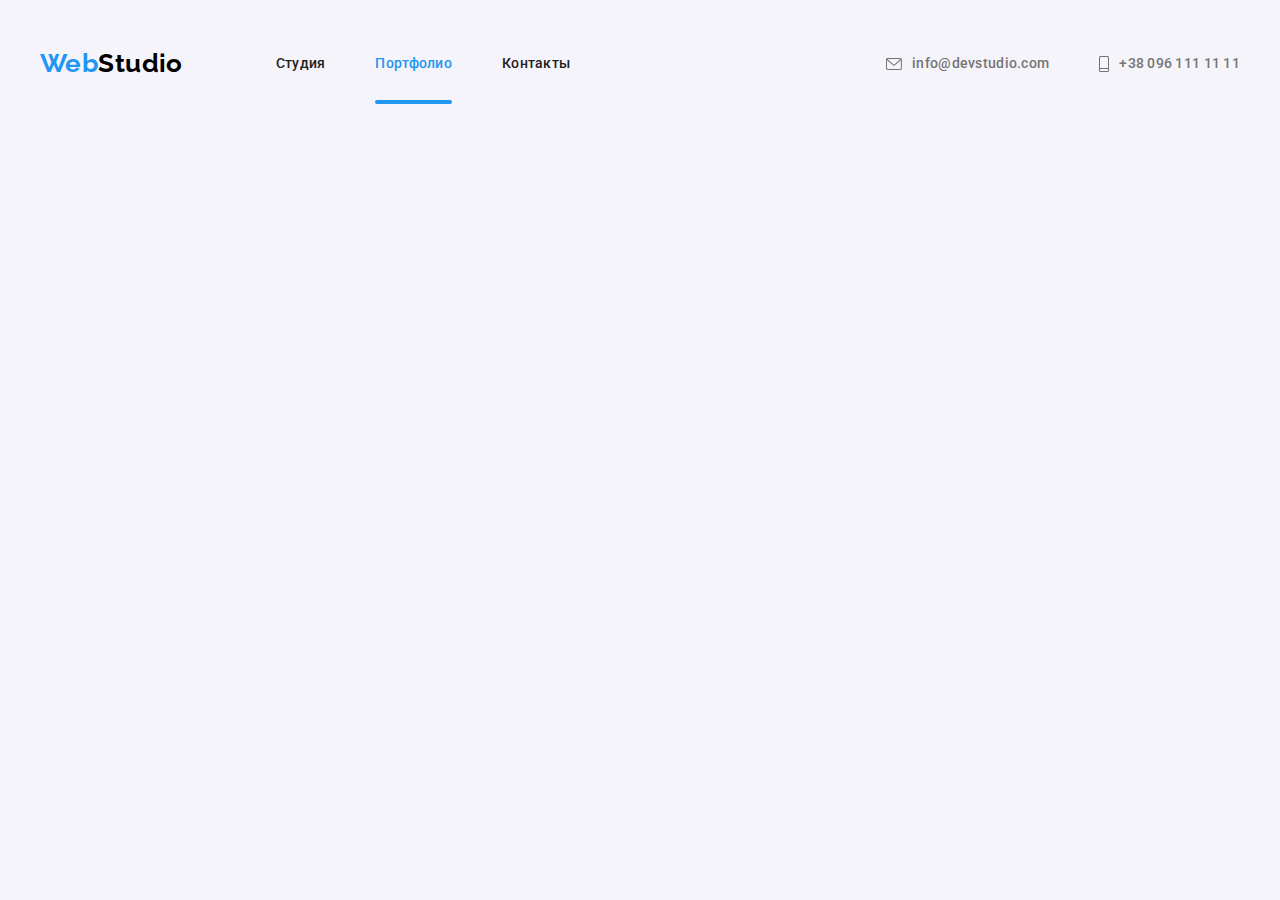
==== commit bdfbb863: "add" ====
--- a/portfolio.html
+++ b/portfolio.html
@@ -22,10 +22,10 @@
     <!-- Header -->
     <header class="page-header">
         <div class="container page-header-container">
+            <a class="logo site-nav__logo" href="./index.html">
+                <span class="logo__text">Web</span>Studio
+            </a>
             <nav class="site-nav">
-                <a class="logo site-nav__logo" href="./index.html">
-                    <span class="logo__text">Web</span>Studio
-                </a>
                 <ul class="site-nav-list list">
                     <li class="site-nav__item">
                         <a class="site-nav__link link" href="./index.html">Студия</a>
--- a/css/main.min.css
+++ b/css/main.min.css
@@ -1 +1 @@
-:root{--primary-font: "Roboto", sans-serif;--secondary-font: "Raleway", sans-serif;--transition-dur-and-func: 250ms cubic-bezier(0.4, 0, 0.2, 1);--primary-color: #212121;--secondary-color: #757575;--accent-color: #2196F3;--main-light: #FFFFFF;--logo-color: #000000;--btn-color: #188CE8;--header-border: #ECECEC;--border-color: #EEEEEE;--icon-color: #AFB1B8;--primary-background: #F5F4FA;--secondary-background: #2F303A;--title-size: 36px;--text-size: 14px}.visually-hidden{position:absolute;white-space:nowrap;width:1px;height:1px;overflow:hidden;border:0;padding:0;clip:rect(0 0 0 0);clip-path:inset(50%);margin:-1px}html{box-sizing:border-box}img{display:block;max-width:100%;height:auto}.list{margin:0;padding:0;list-style:none}.link{text-decoration:none;transition:color var(--transition-dur-and-func)}.link:hover,.link:focus,.lik:active{color:var(--accent-color)}body{font-family:var(--primary-font);font-size:var(--text-size);letter-spacing:.03em;background-color:var(--primary-background);color:var(--primary-color)}.section{padding:94px 0}.container{padding-left:15px;padding-right:15px}@media screen and (min-width: 480px){.container{width:480px;margin-left:auto;margin-right:auto}}@media screen and (min-width: 768px){.container{width:768px}}@media screen and (min-width: 1200px){.container{width:1200px}}@media screen and (max-width: 767px){.mobile-menu{position:fixed;width:100%;height:100%;top:0;left:0;z-index:1000;background-color:var(--main-light);opacity:0;visibility:hidden;pointer-events:none;transition:opacity 250ms var(--transition-dur-and-func),visibility 250ms var(--transition-dur-and-func),fill 250ms var(--transition-dur-and-func)}.mobile-menu__close-icon{fill:var(--primary-color)}.mobile-menu__close-icon:hover,.mobile-menu__close-icon:focus{fill:var(--accent-color)}.mobile-menu.is-open{opacity:1;visibility:visible;pointer-events:auto}.mobile-menu__container{position:relative;padding-top:48px;padding-bottom:48px;padding-left:25px}.mobile-menu__close-btn{position:absolute;top:16px;right:15px;background-color:rgba(0,0,0,0);border:none;padding:0;line-height:0}.mobile-nav{margin-bottom:302px}.mobile-nav .mobile-nav__item+.mobile-nav__item{margin-top:32px}.mobile-nav__link{text-decoration:none;font-weight:500;font-size:40px;line-height:1.2;letter-spacing:.02em;color:var(--primary-color)}.mobile-nav__link_active{color:var(--accent-color)}.mobile-contact{margin-bottom:64px}.mobile-contact__item{height:40px}.mobile-contact__item:first-child{margin-bottom:32px}.mobile-contact__link{height:100%;font-weight:500;font-size:24px;line-height:1.2;letter-spacing:.02em;color:var(--secondary-color);transition:font-size 250ms var(--transition-dur-and-func),color 250ms var(--transition-dur-and-func)}.mobile-contact__link:hover,.mobile-contact__link:focus{font-size:34px}.mobile-social{display:flex}.mobile-social__link{font-weight:500;font-size:18px;line-height:1.2;letter-spacing:.02em;color:var(--accent-color)}.mobile-social .mobile-social__item+.mobile-social__item{margin-left:20px}}@media screen and (min-width: 768px){.mobile-menu{display:none}}.hero-btn{padding:10px 32px;border:none;cursor:pointer;font-family:inherit;font-weight:700;font-size:16px;line-height:1.9;box-shadow:0px 4px 4px rgba(0,0,0,.15);border-radius:4px;letter-spacing:.06em;background-color:var(--accent-color);color:var(--main-light);transition:background-color var(--transition-dur-and-func)}.hero-btn:hover,.hero-btn:focus{background-color:var(--btn-color)}.backdrop{position:fixed;z-index:100;top:0;left:0;width:100%;height:100%;background-color:rgba(0,0,0,.2);transition:opacity var(--transition-dur-and-func),visibility var(--transition-dur-and-func)}.backdrop.is-hidden{opacity:0;visibility:hidden;pointer-events:none}.modal{position:absolute;min-width:528px;min-height:581px;left:50%;top:50%;transform:translate(-50%, -50%);background:var(--main-light);box-shadow:0px 1px 3px rgba(0,0,0,.12),0px 1px 1px rgba(0,0,0,.14),0px 2px 1px rgba(0,0,0,.2);border-radius:4px}.modal-close-btn{position:absolute;top:8px;right:8px;display:flex;justify-content:center;align-items:center;padding:0;width:30px;height:30px;border-radius:50%;background-color:var(--main-light);color:var(--logo-color);border:1px solid rgba(0,0,0,.1)}.modal-close-icon{transition:fill var(--transition-dur-and-func)}.modal-close-btn:hover .modal-close-icon,.modal-close-btn:focus .modal-close-icon{fill:var(--accent-color)}.modal-form{display:flex;flex-direction:column;padding:40px}.modal-form-title{margin-top:0;margin-bottom:12px;text-align:center;font-size:20px;line-height:1.2}.modal-form-field{margin-bottom:10px}.modal-form-label{margin-bottom:20px}.modal-form-input-desc{display:block;margin-bottom:4px;font-size:12px;line-height:1.2;letter-spacing:.01em;color:var(--secondary-color)}.modal-form-input-wrapper{display:block;position:relative}.modal-form-input{padding-left:42px;width:100%;height:40px;border:1px solid rgba(33,33,33,.2);border-radius:4px;transition:border-color var(--transition-dur-and-func)}.modal-form-input:focus{outline:none;border-color:var(--accent-color)}.modal-form-input-icon{position:absolute;top:50%;left:12px;transform:translateY(-50%);transition:fill var(--transition-dur-and-func)}.modal-form-input:focus+.modal-form-input-icon{fill:var(--accent-color)}.modal-form-message{display:block;padding:12px 16px;width:100%;height:120px;resize:none;border:1px solid rgba(33,33,33,.2);border-radius:4px;transition:border-color var(--transition-dur-and-func)}.modal-form-message:focus{outline:none;border-color:var(--accent-color)}.modal-form-message::placeholder{color:rgba(117,117,117,.5)}.modal-form-check-desk{display:flex;align-items:center;justify-content:center;margin-bottom:30px;font-size:14px;line-height:1.7;color:var(--secondary-color)}.modal-form-check-desk::before{display:block;margin-right:7px;width:16px;height:15px;content:"";cursor:pointer;border:2px solid var(--primary-color);border-radius:4px}.modal-form-check:checked+.modal-form-check-desk::before{background-color:var(--accent-color);background-image:url("../images/icon-check.svg");background-repeat:no-repeat;background-position:center;background-size:contain;border-color:rgba(0,0,0,0)}.modal-form-check:focus+.modal-form-check-desk::before{outline:2px solid rgba(0,0,0,.06)}.modal-form-link{text-decoration:underline;color:var(--accent-color)}.modal-form-btn{padding:10px 55px;align-self:center;border:rgba(0,0,0,0)}.logo{font-family:var(--secondary-font);font-weight:700;font-size:26px;line-height:1.2;text-decoration:none;color:var(--logo-color)}.logo__text{color:var(--accent-color)}@media screen and (max-width: 767px){.site-nav{display:none}.contact-list{display:none}}.page-header{padding-top:16px;padding-bottom:16px}.page-header-container{display:flex;align-items:center;justify-content:space-between}.mobile-menu-open{background-color:rgba(0,0,0,0);border:none;padding:0;line-height:0;transition:fill 250ms var(--transition-dur-and-func)}.mobile-menu-open__icon{fill:var(--primary-color)}.mobile-menu-open__icon:hover,.mobile-menu-open__icon:focus{fill:var(--accent-color)}@media screen and (min-width: 768px){.mobile-menu-open{display:none}}.site-nav-list{display:flex;align-items:center}.site-nav-list .site-nav__item+.site-nav__item{margin-left:50px}.site-nav__link{position:relative;display:block;padding-top:32px;padding-bottom:32px;font-weight:500;line-height:1.1;letter-spacing:.02em;color:var(--primary-color)}.site-nav__link_active{color:var(--accent-color)}.site-nav__link_active:after{position:absolute;display:inline-block;content:"";width:100%;height:4px;bottom:0;right:0;z-index:2;background:var(--accent-color);border-radius:2px}.contact-list .contact__item+.contact__item{margin-top:10px}.contact__link{padding-top:32px;padding-bottom:32px;font-weight:500;font-size:12px;line-height:1.2;letter-spacing:.02em;color:var(--secondary-color)}.contact__link_icon{transition:color 250ms var(--transition-dur-and-func);fill:currentColor}.contact__icon{margin-right:8px}.hero{width:480px;height:400px;margin-left:auto;margin-right:auto;padding:200px 0;text-align:center;background-color:var(--secondary-background);background-repeat:no-repeat;background-position:center;background-image:linear-gradient(rgba(47, 48, 58, 0.4), rgba(47, 48, 58, 0.4)),url("../images/studio/hero/hero-phone.jpg");background-size:480px 400px}@media screen and (min-device-pixel-ratio: 2)and (max-width: 479px),screen and (min-resolution: 192dpi)and (max-width: 479px),screen and (min-resolution: 2dppx)and (max-width: 479px){.hero{background-image:linear-gradient(rgba(47, 48, 58, 0.4), rgba(47, 48, 58, 0.4)),url("../images/studio/hero/hero-phone@2x.jpg")}}@media screen and (min-device-pixel-ratio: 3)and (max-width: 479px),screen and (min-resolution: 288dpi)and (max-width: 479px),screen and (min-resolution: 3dppx)and (max-width: 479px){.hero{background-image:linear-gradient(rgba(47, 48, 58, 0.4), rgba(47, 48, 58, 0.4)),url("../images/studio/hero/hero-phone@3x.jpg")}}@media screen and (min-width: 480px)and (max-width: 1199px){.hero{width:768px;height:400px;background-image:linear-gradient(rgba(47, 48, 58, 0.4), rgba(47, 48, 58, 0.4)),url("../images/studio/hero/hero-tablet.jpg");background-size:768px 400px}}@media screen and (min-device-pixel-ratio: 2)and (min-width: 480px)and (max-width: 1199px),screen and (min-resolution: 192dpi)and (min-width: 480px)and (max-width: 1199px),screen and (min-resolution: 2dppx)and (min-width: 480px)and (max-width: 1199px){.hero{background-image:linear-gradient(rgba(47, 48, 58, 0.4), rgba(47, 48, 58, 0.4)),url("../images/studio/hero/hero-tablet@2x.jpg")}}@media screen and (min-device-pixel-ratio: 3)and (min-width: 480px)and (max-width: 1199px),screen and (min-resolution: 288dpi)and (min-width: 480px)and (max-width: 1199px),screen and (min-resolution: 3dppx)and (min-width: 480px)and (max-width: 1199px){.hero{background-image:linear-gradient(rgba(47, 48, 58, 0.4), rgba(47, 48, 58, 0.4)),url("../images/studio/hero/hero-tablet@3x.jpg")}}@media screen and (min-width: 1200px){.hero{width:1600px;height:600px;background-image:linear-gradient(rgba(47, 48, 58, 0.4), rgba(47, 48, 58, 0.4)),url("../images/studio/hero/hero-desktop.jpg");background-size:1600px 600px}}@media screen and (min-device-pixel-ratio: 2)and (min-width: 1200px),screen and (min-resolution: 192dpi)and (min-width: 1200px),screen and (min-resolution: 2dppx)and (min-width: 1200px){.hero{background-image:linear-gradient(rgba(47, 48, 58, 0.4), rgba(47, 48, 58, 0.4)),url("../images/studio/hero/hero-desktop@2x.jpg")}}@media screen and (min-device-pixel-ratio: 3)and (min-width: 1200px),screen and (min-resolution: 288dpi)and (min-width: 1200px),screen and (min-resolution: 3dppx)and (min-width: 1200px){.hero{background-image:linear-gradient(rgba(47, 48, 58, 0.4), rgba(47, 48, 58, 0.4)),url("../images/studio/hero/hero-desktop@3x.jpg")}}.hero-title{margin-top:0;margin-bottom:30px;white-space:pre-line;text-transform:uppercase;font-weight:900;font-size:44px;line-height:1.4;letter-spacing:.06em;color:var(--main-light)}.page-about{background-color:var(--main-light)}.about{display:flex}.about__item{width:calc((100% - 90px)/4)}.about .about__item+.about__item{margin-left:30px}.about-overlay{margin-bottom:30px;display:flex;justify-content:center;align-items:center;height:120px;background-color:var(--primary-background)}.about__title{margin-top:0;margin-bottom:10px;font-size:var(--text-size);line-height:1.1;text-transform:uppercase}.about__text{margin-top:0;margin-bottom:0;line-height:1.7;color:var(--secondary-color)}.wedo{padding-top:0;background-color:var(--main-light)}.section-title{margin-top:0;margin-bottom:50px;text-align:center;font-size:var(--title-size);line-height:1.2}.wedo-list{display:flex}.wedo-item{width:calc((100% - 60px)/3);margin-right:30px}.wedo-item:last-child{margin-right:0}.wedo-thumb{position:relative}.wedo-actions{position:absolute;bottom:0;right:0;width:100%;height:70px;background-color:rgba(47,48,58,.8)}.wedo-text{margin-top:0;margin-bottom:0;padding:27px 82px;font-weight:700;line-height:1.1;text-align:center;text-transform:uppercase;color:var(--main-light)}.team-list{display:flex;text-align:center}.team-item{width:calc((100% - 90px)/4);margin-right:30px;background-color:var(--main-light);box-shadow:0px 1px 3px rgba(0,0,0,.12),0px 1px 1px rgba(0,0,0,.14),0px 2px 1px rgba(0,0,0,.2);border-radius:0px 0px 4px 4px}.team-item:last-child{margin-right:0}.team-name{padding-top:30px;margin-top:0;margin-bottom:10px;font-weight:500;font-size:16px;line-height:1.2}.team-profession{margin-top:0;margin-bottom:16px;font-size:16px;line-height:1.2;color:var(--secondary-color)}.team-social-list{padding-bottom:30px;gap:10px;display:flex;justify-content:center}.team-social-item{width:44px;height:44px}.team-social-link{width:100%;height:100%;display:flex;justify-content:center;align-items:center;border-radius:50%;fill:var(--icon-color);transition:background-color var(--transition-dur-and-func),fill var(--transition-dur-and-func)}.team-social-link:hover,.team-social-link:focus{fill:var(--main-light);background-color:var(--accent-color)}.clients{background-color:var(--main-light)}.clients-list{display:flex;gap:30px}.clients-item{width:calc((100% - 150px)/6)}.clients-link{height:92px;display:flex;justify-content:center;align-items:center;border:1px solid var(--icon-color);border-radius:4px;fill:var(--icon-color);transition:fill var(--transition-dur-and-func),border var(--transition-dur-and-func)}.clients-link:hover,.clients-link:focus{fill:var(--accent-color);border:1px solid var(--accent-color)}.portfolio{background-color:var(--main-light)}.filter-list{margin-bottom:50px;display:flex;justify-content:center}.filter-list .filter-item+.filter-item{margin-left:8px}.filter-btn{padding:6px 22px;border:none;cursor:pointer;font-family:var(--primary-font);font-weight:500;font-size:16px;line-height:1.6;letter-spacing:.03em;color:var(--primary-color);border-radius:4px;transition:color var(--transition-dur-and-func),background-color var(--transition-dur-and-func),box-shadow var(--transition-dur-and-func)}.filter-btn:hover,.filter-btn:focus,.filter-btn:active{color:var(--main-light);background-color:var(--accent-color);box-shadow:0px 3px 1px rgba(0,0,0,.1),0px 1px 2px rgba(0,0,0,.08),0px 2px 2px rgba(0,0,0,.12);border-radius:4px}.current-btn{color:var(--main-light);background-color:var(--accent-color)}.portfolio-list{display:flex;flex-wrap:wrap}.portfolio-item{width:calc((100% - 60px)/3);margin-right:30px;margin-bottom:30px;background-color:var(--main-light);border:1px solid var(--border-color)}.portfolio-item:nth-child(3n){margin-right:0}.portfolio-item:nth-last-child(-n+3){margin-bottom:0}.portfolio-link{transition:box-shadow var(--transition-dur-and-func)}.portfolio-link:hover{display:block;box-shadow:0px 1px 1px rgba(0,0,0,.12),0px 4px 4px rgba(0,0,0,.06),1px 4px 6px rgba(0,0,0,.16)}.portfolio-list-img-wrapper{position:relative;overflow:hidden}.overlay{position:absolute;top:0;left:0;overflow:auto;width:100%;height:100%;padding:63px 24px;margin-top:0;margin-bottom:0;font-size:18px;line-height:1.6;transform:translate(0, 100%);transition:transform var(--transition-dur-and-func);background:rgba(33,150,243,.9);color:var(--main-light)}.portfolio-link:hover .overlay,.portfolio-link:focus .overlay{transform:translate(0, 0)}.portfolio-card-wrapper{padding:20px 24px 20px 24px}.portfolio-subtitle{margin-top:0;margin-bottom:4px;font-size:18px;line-height:2;letter-spacing:.06em;color:var(--primary-color)}.portfolio-text{margin-top:0;margin-bottom:0;line-height:1.9;color:var(--secondary-color)}.page-footer{padding-top:60px;padding-bottom:60px;display:flex;background-color:var(--secondary-background)}.page-footer-container{display:flex;align-items:baseline;justify-content:space-between}.page-footer-logo{color:var(--main-light)}.address{margin-top:20px}.address-menu__item{margin-bottom:9px}.address-menu__item:last-child{margin-bottom:0}.address-menu-opacity>a{opacity:1}.address-menu__contact{text-decoration:none;font-style:normal;font-weight:400;line-height:1.7;color:var(--main-light);opacity:.6;transition:color var(--transition-dur-and-func)}.footer-social-title{margin-top:0;margin-bottom:20px;font-size:14px;line-height:1,1;text-transform:uppercase;color:var(--main-light)}.footer-social{gap:10px;display:flex;justify-content:center}.footer-social__item{width:44px;height:44px}.footer-social__link{width:100%;height:100%;display:flex;justify-content:center;align-items:center;border-radius:50%;fill:var(--main-light);background:rgba(255,255,255,.1);transition:background-color var(--transition-dur-and-func)}.footer-social__link:hover,.footer-social__link:focus{background-color:var(--accent-color)}.footer-form-desc{margin-top:0;margin-bottom:20px;font-weight:700;font-size:14px;line-height:1.1;text-transform:uppercase;color:var(--main-light)}.footer-form-wrapper{display:flex;justify-content:center;align-items:center}.footer-form-input{outline:none;padding:15px 16px;margin-right:12px;width:358px;height:50px;border:1px solid rgba(255,255,255,.3);filter:drop-shadow(0px 4px 4px rgba(0, 0, 0, 0.15));border-radius:4px;background-color:var(--secondary-background);color:var(--main-light);transition:border-color var(--transition-dur-and-func)}.footer-form-input:focus{border-color:var(--accent-color)}.footer-form-btn{display:flex;justify-content:center;align-items:center;min-width:200px;height:50px}.footer-form-icon{display:flex;justify-content:center;align-items:center;margin-left:10px;fill:var(--main-light)}/*# sourceMappingURL=main.min.css.map */+:root{--primary-font: "Roboto", sans-serif;--secondary-font: "Raleway", sans-serif;--transition-dur-and-func: 250ms cubic-bezier(0.4, 0, 0.2, 1);--primary-color: #212121;--secondary-color: #757575;--accent-color: #2196F3;--main-light: #FFFFFF;--logo-color: #000000;--btn-color: #188CE8;--header-border: #ECECEC;--border-color: #EEEEEE;--icon-color: #AFB1B8;--primary-background: #F5F4FA;--secondary-background: #2F303A;--title-size: 36px;--text-size: 14px}.visually-hidden{position:absolute;white-space:nowrap;width:1px;height:1px;overflow:hidden;border:0;padding:0;clip:rect(0 0 0 0);clip-path:inset(50%);margin:-1px}html{box-sizing:border-box}img{display:block;max-width:100%;height:auto}.list{margin:0;padding:0;list-style:none}.link{text-decoration:none;transition:color var(--transition-dur-and-func)}.link:hover,.link:focus,.lik:active{color:var(--accent-color)}body{font-family:var(--primary-font);font-size:var(--text-size);letter-spacing:.03em;background-color:var(--primary-background);color:var(--primary-color)}.section{padding:94px 0}.container{padding-left:15px;padding-right:15px}@media screen and (min-width: 480px){.container{width:480px;margin-left:auto;margin-right:auto}}@media screen and (min-width: 768px){.container{width:768px}}@media screen and (min-width: 1200px){.container{width:1200px}}@media screen and (max-width: 767px){.mobile-menu{position:fixed;width:100%;height:100vh;top:0;left:0;z-index:1000;background-color:var(--main-light);opacity:0;visibility:hidden;pointer-events:none;transition:opacity 250ms var(--transition-dur-and-func),visibility 250ms var(--transition-dur-and-func),fill 250ms var(--transition-dur-and-func)}.mobile-menu__close-icon{fill:var(--primary-color)}.mobile-menu__close-icon:hover,.mobile-menu__close-icon:focus{fill:var(--accent-color)}.mobile-menu.is-open{opacity:1;visibility:visible;pointer-events:auto}.mobile-menu__container{position:relative;padding-top:48px;padding-bottom:48px;padding-left:25px}.mobile-menu__close-btn{position:absolute;top:16px;right:15px;background-color:rgba(0,0,0,0);border:none;padding:0;line-height:0}.mobile-nav{margin-bottom:302px}.mobile-nav .mobile-nav__item+.mobile-nav__item{margin-top:32px}.mobile-nav__link{text-decoration:none;font-weight:500;font-size:40px;line-height:1.2;letter-spacing:.02em;color:var(--primary-color)}.mobile-nav__link_active{color:var(--accent-color)}.mobile-contact{margin-bottom:64px}.mobile-contact__item{height:40px}.mobile-contact__item:first-child{margin-bottom:32px}.mobile-contact__link{height:100%;font-weight:500;font-size:24px;line-height:1.2;letter-spacing:.02em;color:var(--secondary-color);transition:font-size 250ms var(--transition-dur-and-func),color 250ms var(--transition-dur-and-func)}.mobile-contact__link:hover,.mobile-contact__link:focus{font-size:34px}.mobile-social{display:flex}.mobile-social__item{position:relative}.mobile-social__link{font-weight:500;font-size:18px;line-height:1.2;letter-spacing:.02em;color:var(--accent-color)}.mobile-social__item:not(:first-child)::before{content:"";border:1px solid rgba(33,33,33,.2);transform:rotate(90deg);width:22px;height:0;margin-right:10px}.mobile-social .mobile-social__item+.mobile-social__item{margin-left:20px}}@media screen and (min-width: 768px){.mobile-menu{display:none}}.hero-btn{padding:10px 32px;border:none;cursor:pointer;font-family:inherit;font-weight:700;font-size:16px;line-height:1.9;box-shadow:0px 4px 4px rgba(0,0,0,.15);border-radius:4px;letter-spacing:.06em;background-color:var(--accent-color);color:var(--main-light);transition:background-color var(--transition-dur-and-func)}.hero-btn:hover,.hero-btn:focus{background-color:var(--btn-color)}.backdrop{position:fixed;z-index:100;top:0;left:0;width:100%;height:100%;background-color:rgba(0,0,0,.2);transition:opacity var(--transition-dur-and-func),visibility var(--transition-dur-and-func)}.backdrop.is-hidden{opacity:0;visibility:hidden;pointer-events:none}.modal{position:absolute;min-width:528px;min-height:581px;left:50%;top:50%;transform:translate(-50%, -50%);background:var(--main-light);box-shadow:0px 1px 3px rgba(0,0,0,.12),0px 1px 1px rgba(0,0,0,.14),0px 2px 1px rgba(0,0,0,.2);border-radius:4px}.modal-close-btn{position:absolute;top:8px;right:8px;display:flex;justify-content:center;align-items:center;padding:0;width:30px;height:30px;border-radius:50%;background-color:var(--main-light);color:var(--logo-color);border:1px solid rgba(0,0,0,.1)}.modal-close-icon{transition:fill var(--transition-dur-and-func)}.modal-close-btn:hover .modal-close-icon,.modal-close-btn:focus .modal-close-icon{fill:var(--accent-color)}.modal-form{display:flex;flex-direction:column;padding:40px}.modal-form-title{margin-top:0;margin-bottom:12px;text-align:center;font-size:20px;line-height:1.2}.modal-form-field{margin-bottom:10px}.modal-form-label{margin-bottom:20px}.modal-form-input-desc{display:block;margin-bottom:4px;font-size:12px;line-height:1.2;letter-spacing:.01em;color:var(--secondary-color)}.modal-form-input-wrapper{display:block;position:relative}.modal-form-input{padding-left:42px;width:100%;height:40px;border:1px solid rgba(33,33,33,.2);border-radius:4px;transition:border-color var(--transition-dur-and-func)}.modal-form-input:focus{outline:none;border-color:var(--accent-color)}.modal-form-input-icon{position:absolute;top:50%;left:12px;transform:translateY(-50%);transition:fill var(--transition-dur-and-func)}.modal-form-input:focus+.modal-form-input-icon{fill:var(--accent-color)}.modal-form-message{display:block;padding:12px 16px;width:100%;height:120px;resize:none;border:1px solid rgba(33,33,33,.2);border-radius:4px;transition:border-color var(--transition-dur-and-func)}.modal-form-message:focus{outline:none;border-color:var(--accent-color)}.modal-form-message::placeholder{color:rgba(117,117,117,.5)}.modal-form-check-desk{display:flex;align-items:center;justify-content:center;margin-bottom:30px;font-size:14px;line-height:1.7;color:var(--secondary-color)}.modal-form-check-desk::before{display:block;margin-right:7px;width:16px;height:15px;content:"";cursor:pointer;border:2px solid var(--primary-color);border-radius:4px}.modal-form-check:checked+.modal-form-check-desk::before{background-color:var(--accent-color);background-image:url("../images/icon-check.svg");background-repeat:no-repeat;background-position:center;background-size:contain;border-color:rgba(0,0,0,0)}.modal-form-check:focus+.modal-form-check-desk::before{outline:2px solid rgba(0,0,0,.06)}.modal-form-link{text-decoration:underline;color:var(--accent-color)}.modal-form-btn{padding:10px 55px;align-self:center;border:rgba(0,0,0,0)}.logo{font-family:var(--secondary-font);font-weight:700;font-size:26px;line-height:1.2;text-decoration:none;color:var(--logo-color)}.logo__text{color:var(--accent-color)}@media screen and (max-width: 767px){.site-nav{display:none}.contact-list{display:none}}@media screen and (max-width: 1199px){.page-header-container{justify-content:space-between}.contact-list .contact__item+.contact__item{margin-top:10px}.contact__wrapper-top .contact__link{padding-top:16px}.contact__wrapper-bottom .contact__link{padding-bottom:16px}}.page-header-container{display:flex;align-items:center}.page-header{padding-top:16px;padding-bottom:16px}.mobile-menu-open{background-color:rgba(0,0,0,0);border:none;padding:0;line-height:0;transition:fill 250ms var(--transition-dur-and-func)}.mobile-menu-open__icon{fill:var(--primary-color)}.mobile-menu-open__icon:hover,.mobile-menu-open__icon:focus{fill:var(--accent-color)}@media screen and (min-width: 768px){.mobile-menu-open{display:none}}.site-nav-list{display:flex;align-items:center}.site-nav-list .site-nav__item+.site-nav__item{margin-left:50px}.site-nav__link{position:relative;display:block;padding-top:32px;padding-bottom:32px;font-weight:500;line-height:1.1;letter-spacing:.02em;color:var(--primary-color)}.site-nav__link_active{color:var(--accent-color)}.site-nav__link_active:after{position:absolute;display:inline-block;content:"";width:100%;height:4px;bottom:0;right:0;z-index:2;background:var(--accent-color);border-radius:2px}.contact__link{font-weight:500;font-size:12px;line-height:1.2;letter-spacing:.02em;color:var(--secondary-color)}.contact__link_icon{transition:color 250ms var(--transition-dur-and-func);fill:currentColor}.contact__icon{margin-right:8px}@media screen and (min-width: 1200px){.site-nav-list{margin-left:93px}.contact-list{display:flex;margin-left:auto}.contact-list .contact__item+.contact__item{margin-left:50px}.contact__link{display:flex;align-items:center;padding-top:32px;padding-bottom:32px;font-size:14px;line-height:1.1}.contact__icon{margin-right:10px}}.hero{width:480px;height:400px;margin-left:auto;margin-right:auto;padding:200px 0;text-align:center;background-color:var(--secondary-background);background-repeat:no-repeat;background-position:center;background-image:linear-gradient(rgba(47, 48, 58, 0.4), rgba(47, 48, 58, 0.4)),url("../images/studio/hero/hero-phone.jpg");background-size:480px 400px}@media screen and (min-device-pixel-ratio: 2)and (max-width: 479px),screen and (min-resolution: 192dpi)and (max-width: 479px),screen and (min-resolution: 2dppx)and (max-width: 479px){.hero{background-image:linear-gradient(rgba(47, 48, 58, 0.4), rgba(47, 48, 58, 0.4)),url("../images/studio/hero/hero-phone@2x.jpg")}}@media screen and (min-device-pixel-ratio: 3)and (max-width: 479px),screen and (min-resolution: 288dpi)and (max-width: 479px),screen and (min-resolution: 3dppx)and (max-width: 479px){.hero{background-image:linear-gradient(rgba(47, 48, 58, 0.4), rgba(47, 48, 58, 0.4)),url("../images/studio/hero/hero-phone@3x.jpg")}}@media screen and (min-width: 480px)and (max-width: 1199px){.hero{width:768px;height:400px;background-image:linear-gradient(rgba(47, 48, 58, 0.4), rgba(47, 48, 58, 0.4)),url("../images/studio/hero/hero-tablet.jpg");background-size:768px 400px}}@media screen and (min-device-pixel-ratio: 2)and (min-width: 480px)and (max-width: 1199px),screen and (min-resolution: 192dpi)and (min-width: 480px)and (max-width: 1199px),screen and (min-resolution: 2dppx)and (min-width: 480px)and (max-width: 1199px){.hero{background-image:linear-gradient(rgba(47, 48, 58, 0.4), rgba(47, 48, 58, 0.4)),url("../images/studio/hero/hero-tablet@2x.jpg")}}@media screen and (min-device-pixel-ratio: 3)and (min-width: 480px)and (max-width: 1199px),screen and (min-resolution: 288dpi)and (min-width: 480px)and (max-width: 1199px),screen and (min-resolution: 3dppx)and (min-width: 480px)and (max-width: 1199px){.hero{background-image:linear-gradient(rgba(47, 48, 58, 0.4), rgba(47, 48, 58, 0.4)),url("../images/studio/hero/hero-tablet@3x.jpg")}}@media screen and (min-width: 1200px){.hero{width:1600px;height:600px;background-image:linear-gradient(rgba(47, 48, 58, 0.4), rgba(47, 48, 58, 0.4)),url("../images/studio/hero/hero-desktop.jpg");background-size:1600px 600px}}@media screen and (min-device-pixel-ratio: 2)and (min-width: 1200px),screen and (min-resolution: 192dpi)and (min-width: 1200px),screen and (min-resolution: 2dppx)and (min-width: 1200px){.hero{background-image:linear-gradient(rgba(47, 48, 58, 0.4), rgba(47, 48, 58, 0.4)),url("../images/studio/hero/hero-desktop@2x.jpg")}}@media screen and (min-device-pixel-ratio: 3)and (min-width: 1200px),screen and (min-resolution: 288dpi)and (min-width: 1200px),screen and (min-resolution: 3dppx)and (min-width: 1200px){.hero{background-image:linear-gradient(rgba(47, 48, 58, 0.4), rgba(47, 48, 58, 0.4)),url("../images/studio/hero/hero-desktop@3x.jpg")}}.hero-title{margin-top:0;margin-bottom:30px;white-space:pre-line;text-transform:uppercase;font-weight:900;font-size:44px;line-height:1.4;letter-spacing:.06em;color:var(--main-light)}.page-about{background-color:var(--main-light)}.about{display:flex}.about__item{width:calc((100% - 90px)/4)}.about .about__item+.about__item{margin-left:30px}.about-overlay{margin-bottom:30px;display:flex;justify-content:center;align-items:center;height:120px;background-color:var(--primary-background)}.about__title{margin-top:0;margin-bottom:10px;font-size:var(--text-size);line-height:1.1;text-transform:uppercase}.about__text{margin-top:0;margin-bottom:0;line-height:1.7;color:var(--secondary-color)}.wedo{padding-top:0;background-color:var(--main-light)}.section-title{margin-top:0;margin-bottom:50px;text-align:center;font-size:var(--title-size);line-height:1.2}.wedo-list{display:flex}.wedo-item{width:calc((100% - 60px)/3);margin-right:30px}.wedo-item:last-child{margin-right:0}.wedo-thumb{position:relative}.wedo-actions{position:absolute;bottom:0;right:0;width:100%;height:70px;background-color:rgba(47,48,58,.8)}.wedo-text{margin-top:0;margin-bottom:0;padding:27px 82px;font-weight:700;line-height:1.1;text-align:center;text-transform:uppercase;color:var(--main-light)}.team-list{display:flex;text-align:center}.team-item{width:calc((100% - 90px)/4);margin-right:30px;background-color:var(--main-light);box-shadow:0px 1px 3px rgba(0,0,0,.12),0px 1px 1px rgba(0,0,0,.14),0px 2px 1px rgba(0,0,0,.2);border-radius:0px 0px 4px 4px}.team-item:last-child{margin-right:0}.team-name{padding-top:30px;margin-top:0;margin-bottom:10px;font-weight:500;font-size:16px;line-height:1.2}.team-profession{margin-top:0;margin-bottom:16px;font-size:16px;line-height:1.2;color:var(--secondary-color)}.team-social-list{padding-bottom:30px;gap:10px;display:flex;justify-content:center}.team-social-item{width:44px;height:44px}.team-social-link{width:100%;height:100%;display:flex;justify-content:center;align-items:center;border-radius:50%;fill:var(--icon-color);transition:background-color var(--transition-dur-and-func),fill var(--transition-dur-and-func)}.team-social-link:hover,.team-social-link:focus{fill:var(--main-light);background-color:var(--accent-color)}.clients{background-color:var(--main-light)}.clients-list{display:flex;gap:30px}.clients-item{width:calc((100% - 150px)/6)}.clients-link{height:92px;display:flex;justify-content:center;align-items:center;border:1px solid var(--icon-color);border-radius:4px;fill:var(--icon-color);transition:fill var(--transition-dur-and-func),border var(--transition-dur-and-func)}.clients-link:hover,.clients-link:focus{fill:var(--accent-color);border:1px solid var(--accent-color)}.portfolio{background-color:var(--main-light)}.filter-list{margin-bottom:50px;display:flex;justify-content:center}.filter-list .filter-item+.filter-item{margin-left:8px}.filter-btn{padding:6px 22px;border:none;cursor:pointer;font-family:var(--primary-font);font-weight:500;font-size:16px;line-height:1.6;letter-spacing:.03em;color:var(--primary-color);border-radius:4px;transition:color var(--transition-dur-and-func),background-color var(--transition-dur-and-func),box-shadow var(--transition-dur-and-func)}.filter-btn:hover,.filter-btn:focus,.filter-btn:active{color:var(--main-light);background-color:var(--accent-color);box-shadow:0px 3px 1px rgba(0,0,0,.1),0px 1px 2px rgba(0,0,0,.08),0px 2px 2px rgba(0,0,0,.12);border-radius:4px}.current-btn{color:var(--main-light);background-color:var(--accent-color)}.portfolio-list{display:flex;flex-wrap:wrap}.portfolio-item{width:calc((100% - 60px)/3);margin-right:30px;margin-bottom:30px;background-color:var(--main-light);border:1px solid var(--border-color)}.portfolio-item:nth-child(3n){margin-right:0}.portfolio-item:nth-last-child(-n+3){margin-bottom:0}.portfolio-link{transition:box-shadow var(--transition-dur-and-func)}.portfolio-link:hover{display:block;box-shadow:0px 1px 1px rgba(0,0,0,.12),0px 4px 4px rgba(0,0,0,.06),1px 4px 6px rgba(0,0,0,.16)}.portfolio-list-img-wrapper{position:relative;overflow:hidden}.overlay{position:absolute;top:0;left:0;overflow:auto;width:100%;height:100%;padding:63px 24px;margin-top:0;margin-bottom:0;font-size:18px;line-height:1.6;transform:translate(0, 100%);transition:transform var(--transition-dur-and-func);background:rgba(33,150,243,.9);color:var(--main-light)}.portfolio-link:hover .overlay,.portfolio-link:focus .overlay{transform:translate(0, 0)}.portfolio-card-wrapper{padding:20px 24px 20px 24px}.portfolio-subtitle{margin-top:0;margin-bottom:4px;font-size:18px;line-height:2;letter-spacing:.06em;color:var(--primary-color)}.portfolio-text{margin-top:0;margin-bottom:0;line-height:1.9;color:var(--secondary-color)}.page-footer{padding-top:60px;padding-bottom:60px;display:flex;background-color:var(--secondary-background)}.page-footer-container{display:flex;align-items:baseline;justify-content:space-between}.page-footer-logo{color:var(--main-light)}.address{margin-top:20px}.address-menu__item{margin-bottom:9px}.address-menu__item:last-child{margin-bottom:0}.address-menu-opacity>a{opacity:1}.address-menu__contact{text-decoration:none;font-style:normal;font-weight:400;line-height:1.7;color:var(--main-light);opacity:.6;transition:color var(--transition-dur-and-func)}.footer-social-title{margin-top:0;margin-bottom:20px;font-size:14px;line-height:1,1;text-transform:uppercase;color:var(--main-light)}.footer-social{gap:10px;display:flex;justify-content:center}.footer-social__item{width:44px;height:44px}.footer-social__link{width:100%;height:100%;display:flex;justify-content:center;align-items:center;border-radius:50%;fill:var(--main-light);background:rgba(255,255,255,.1);transition:background-color var(--transition-dur-and-func)}.footer-social__link:hover,.footer-social__link:focus{background-color:var(--accent-color)}.footer-form-desc{margin-top:0;margin-bottom:20px;font-weight:700;font-size:14px;line-height:1.1;text-transform:uppercase;color:var(--main-light)}.footer-form-wrapper{display:flex;justify-content:center;align-items:center}.footer-form-input{outline:none;padding:15px 16px;margin-right:12px;width:358px;height:50px;border:1px solid rgba(255,255,255,.3);filter:drop-shadow(0px 4px 4px rgba(0, 0, 0, 0.15));border-radius:4px;background-color:var(--secondary-background);color:var(--main-light);transition:border-color var(--transition-dur-and-func)}.footer-form-input:focus{border-color:var(--accent-color)}.footer-form-btn{display:flex;justify-content:center;align-items:center;min-width:200px;height:50px}.footer-form-icon{display:flex;justify-content:center;align-items:center;margin-left:10px;fill:var(--main-light)}/*# sourceMappingURL=main.min.css.map */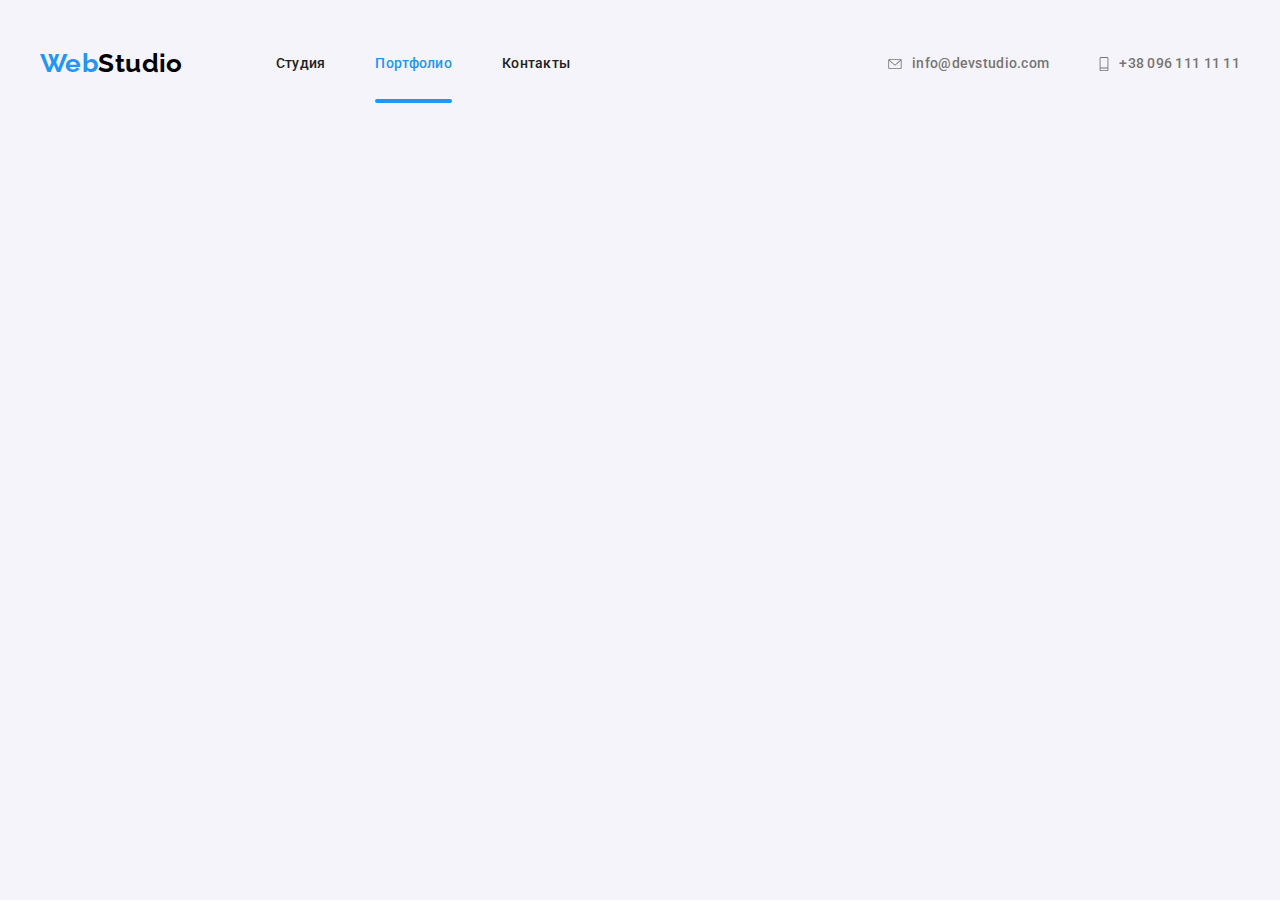
==== commit 7fcf543a: "add" ====
--- a/portfolio.html
+++ b/portfolio.html
@@ -40,20 +40,75 @@
             </nav>
             <ul class="contact-list list">
                 <li class="contact__item">
-                    <a class="contact__link contact__link_icon link" href="mailto:info@devstudio.com">
-                        <svg class="contact__icon" width="16px" height="12px">
-                            <use href="./images/icons.svg#icon-mail"></use>
-                        </svg>
-                        info@devstudio.com</a>
+                    <div class="contact__wrapper-top">
+                        <a class="contact__link contact__link_icon link" href="mailto:info@devstudio.com">
+                            <svg class="contact__icon" width="14px" height="10px">
+                                <use href="./images/icons.svg#icon-mail"></use>
+                            </svg>
+                            info@devstudio.com</a>
+                    </div>
                 </li>
                 <li class="contact__item">
-                    <a class="contact__link contact__link_icon link" href="tel:+380961111111">
-                        <svg class="contact__icon" width="10px" height="16px">
-                            <use href="./images/icons.svg#icon-phone"></use>
-                        </svg>
-                        +38 096 111 11 11</a>
+                    <div class="contact__wrapper-bottom">
+                        <a class="contact__link contact__link_icon link" href="tel:+380961111111">
+                            <svg class="contact__icon" width="10px" height="14px">
+                                <use href="./images/icons.svg#icon-phone"></use>
+                            </svg>
+                            +38 096 111 11 11</a>
+                    </div>
                 </li>
             </ul>
+
+            <!-- Mobile menu -->
+            <button type="button" class="mobile-menu-open" data-menu-open>
+                <svg class="mobile-menu-open__icon" width="40" height="40">
+                    <use href="./images/icons.svg#burger-icon"></use>
+                </svg>
+            </button>
+        </div>
+        <div class="mobile-menu" data-menu>
+            <div class="container mobile-menu__container">
+                <button class="mobile-menu__close-btn" data-menu-close>
+                    <svg class="mobile-menu__close-icon" width="40" height="40">
+                        <use href="./images/icons.svg#icon-close-modal"></use>
+                    </svg>
+                </button>
+                <ul class="mobile-nav list">
+                    <li class="mobile-nav__item">
+                        <a class="mobile-nav__link" href="./index.html">Студия</a>
+                    </li>
+                    <li class="mobile-nav__item">
+                        <a class="mobile-nav__link mobile-nav__link_active" href="./portfolio.html">Портфолио</a>
+                    </li>
+                    <li class="mobile-nav__item">
+                        <a class="mobile-nav__link" href="./index.html">Контакты</a>
+                    </li>
+                </ul>
+
+                <ul class="mobile-contact list">
+                    <li class="mobile-contact__item">
+                        <a class="mobile-contact__link link" href="mailto:info@devstudio.com">info@devstudio.com</a>
+                    </li>
+                    <li class="mobile-contact__item">
+                        <a class="mobile-contact__link link" href="tel:+380961111111">+38 096 111 11 11</a>
+                    </li>
+                </ul>
+
+                <ul class="mobile-social list">
+                    <li class="mobile-social__item">
+                        <a class="mobile-social__link link" href="#">Instagram</a>
+                    </li>
+                    <li class="mobile-social__item">
+                        <a class="mobile-social__link link" href="#">Twitter</a>
+                    </li>
+                    <li class="mobile-social__item">
+                        <a class="mobile-social__link link" href="#">Facebook</a>
+                    </li>
+                    <li class="mobile-social__item">
+                        <a class="mobile-social__link link" href="#">LinkedIn</a>
+                    </li>
+                </ul>
+            </div>
         </div>
     </header>
 
@@ -450,6 +505,7 @@
         </div>
     </div> -->
 
+    <script src="./js/mobile-menu.js"></script>
 </body>
 
 </html>--- a/css/main.min.css
+++ b/css/main.min.css
@@ -1 +1 @@
-:root{--primary-font: "Roboto", sans-serif;--secondary-font: "Raleway", sans-serif;--transition-dur-and-func: 250ms cubic-bezier(0.4, 0, 0.2, 1);--primary-color: #212121;--secondary-color: #757575;--accent-color: #2196F3;--main-light: #FFFFFF;--logo-color: #000000;--btn-color: #188CE8;--header-border: #ECECEC;--border-color: #EEEEEE;--icon-color: #AFB1B8;--primary-background: #F5F4FA;--secondary-background: #2F303A;--title-size: 36px;--text-size: 14px}.visually-hidden{position:absolute;white-space:nowrap;width:1px;height:1px;overflow:hidden;border:0;padding:0;clip:rect(0 0 0 0);clip-path:inset(50%);margin:-1px}html{box-sizing:border-box}img{display:block;max-width:100%;height:auto}.list{margin:0;padding:0;list-style:none}.link{text-decoration:none;transition:color var(--transition-dur-and-func)}.link:hover,.link:focus,.lik:active{color:var(--accent-color)}body{font-family:var(--primary-font);font-size:var(--text-size);letter-spacing:.03em;background-color:var(--primary-background);color:var(--primary-color)}.section{padding:94px 0}.container{padding-left:15px;padding-right:15px}@media screen and (min-width: 480px){.container{width:480px;margin-left:auto;margin-right:auto}}@media screen and (min-width: 768px){.container{width:768px}}@media screen and (min-width: 1200px){.container{width:1200px}}@media screen and (max-width: 767px){.mobile-menu{position:fixed;width:100%;height:100vh;top:0;left:0;z-index:1000;background-color:var(--main-light);opacity:0;visibility:hidden;pointer-events:none;transition:opacity 250ms var(--transition-dur-and-func),visibility 250ms var(--transition-dur-and-func),fill 250ms var(--transition-dur-and-func)}.mobile-menu__close-icon{fill:var(--primary-color)}.mobile-menu__close-icon:hover,.mobile-menu__close-icon:focus{fill:var(--accent-color)}.mobile-menu.is-open{opacity:1;visibility:visible;pointer-events:auto}.mobile-menu__container{position:relative;padding-top:48px;padding-bottom:48px;padding-left:25px}.mobile-menu__close-btn{position:absolute;top:16px;right:15px;background-color:rgba(0,0,0,0);border:none;padding:0;line-height:0}.mobile-nav{margin-bottom:302px}.mobile-nav .mobile-nav__item+.mobile-nav__item{margin-top:32px}.mobile-nav__link{text-decoration:none;font-weight:500;font-size:40px;line-height:1.2;letter-spacing:.02em;color:var(--primary-color)}.mobile-nav__link_active{color:var(--accent-color)}.mobile-contact{margin-bottom:64px}.mobile-contact__item{height:40px}.mobile-contact__item:first-child{margin-bottom:32px}.mobile-contact__link{height:100%;font-weight:500;font-size:24px;line-height:1.2;letter-spacing:.02em;color:var(--secondary-color);transition:font-size 250ms var(--transition-dur-and-func),color 250ms var(--transition-dur-and-func)}.mobile-contact__link:hover,.mobile-contact__link:focus{font-size:34px}.mobile-social{display:flex}.mobile-social__item{position:relative}.mobile-social__link{font-weight:500;font-size:18px;line-height:1.2;letter-spacing:.02em;color:var(--accent-color)}.mobile-social__item:not(:first-child)::before{content:"";border:1px solid rgba(33,33,33,.2);transform:rotate(90deg);width:22px;height:0;margin-right:10px}.mobile-social .mobile-social__item+.mobile-social__item{margin-left:20px}}@media screen and (min-width: 768px){.mobile-menu{display:none}}.hero-btn{padding:10px 32px;border:none;cursor:pointer;font-family:inherit;font-weight:700;font-size:16px;line-height:1.9;box-shadow:0px 4px 4px rgba(0,0,0,.15);border-radius:4px;letter-spacing:.06em;background-color:var(--accent-color);color:var(--main-light);transition:background-color var(--transition-dur-and-func)}.hero-btn:hover,.hero-btn:focus{background-color:var(--btn-color)}.backdrop{position:fixed;z-index:100;top:0;left:0;width:100%;height:100%;background-color:rgba(0,0,0,.2);transition:opacity var(--transition-dur-and-func),visibility var(--transition-dur-and-func)}.backdrop.is-hidden{opacity:0;visibility:hidden;pointer-events:none}.modal{position:absolute;min-width:528px;min-height:581px;left:50%;top:50%;transform:translate(-50%, -50%);background:var(--main-light);box-shadow:0px 1px 3px rgba(0,0,0,.12),0px 1px 1px rgba(0,0,0,.14),0px 2px 1px rgba(0,0,0,.2);border-radius:4px}.modal-close-btn{position:absolute;top:8px;right:8px;display:flex;justify-content:center;align-items:center;padding:0;width:30px;height:30px;border-radius:50%;background-color:var(--main-light);color:var(--logo-color);border:1px solid rgba(0,0,0,.1)}.modal-close-icon{transition:fill var(--transition-dur-and-func)}.modal-close-btn:hover .modal-close-icon,.modal-close-btn:focus .modal-close-icon{fill:var(--accent-color)}.modal-form{display:flex;flex-direction:column;padding:40px}.modal-form-title{margin-top:0;margin-bottom:12px;text-align:center;font-size:20px;line-height:1.2}.modal-form-field{margin-bottom:10px}.modal-form-label{margin-bottom:20px}.modal-form-input-desc{display:block;margin-bottom:4px;font-size:12px;line-height:1.2;letter-spacing:.01em;color:var(--secondary-color)}.modal-form-input-wrapper{display:block;position:relative}.modal-form-input{padding-left:42px;width:100%;height:40px;border:1px solid rgba(33,33,33,.2);border-radius:4px;transition:border-color var(--transition-dur-and-func)}.modal-form-input:focus{outline:none;border-color:var(--accent-color)}.modal-form-input-icon{position:absolute;top:50%;left:12px;transform:translateY(-50%);transition:fill var(--transition-dur-and-func)}.modal-form-input:focus+.modal-form-input-icon{fill:var(--accent-color)}.modal-form-message{display:block;padding:12px 16px;width:100%;height:120px;resize:none;border:1px solid rgba(33,33,33,.2);border-radius:4px;transition:border-color var(--transition-dur-and-func)}.modal-form-message:focus{outline:none;border-color:var(--accent-color)}.modal-form-message::placeholder{color:rgba(117,117,117,.5)}.modal-form-check-desk{display:flex;align-items:center;justify-content:center;margin-bottom:30px;font-size:14px;line-height:1.7;color:var(--secondary-color)}.modal-form-check-desk::before{display:block;margin-right:7px;width:16px;height:15px;content:"";cursor:pointer;border:2px solid var(--primary-color);border-radius:4px}.modal-form-check:checked+.modal-form-check-desk::before{background-color:var(--accent-color);background-image:url("../images/icon-check.svg");background-repeat:no-repeat;background-position:center;background-size:contain;border-color:rgba(0,0,0,0)}.modal-form-check:focus+.modal-form-check-desk::before{outline:2px solid rgba(0,0,0,.06)}.modal-form-link{text-decoration:underline;color:var(--accent-color)}.modal-form-btn{padding:10px 55px;align-self:center;border:rgba(0,0,0,0)}.logo{font-family:var(--secondary-font);font-weight:700;font-size:26px;line-height:1.2;text-decoration:none;color:var(--logo-color)}.logo__text{color:var(--accent-color)}@media screen and (max-width: 767px){.site-nav{display:none}.contact-list{display:none}}@media screen and (max-width: 1199px){.page-header-container{justify-content:space-between}.contact-list .contact__item+.contact__item{margin-top:10px}.contact__wrapper-top .contact__link{padding-top:16px}.contact__wrapper-bottom .contact__link{padding-bottom:16px}}.page-header-container{display:flex;align-items:center}.page-header{padding-top:16px;padding-bottom:16px}.mobile-menu-open{background-color:rgba(0,0,0,0);border:none;padding:0;line-height:0;transition:fill 250ms var(--transition-dur-and-func)}.mobile-menu-open__icon{fill:var(--primary-color)}.mobile-menu-open__icon:hover,.mobile-menu-open__icon:focus{fill:var(--accent-color)}@media screen and (min-width: 768px){.mobile-menu-open{display:none}}.site-nav-list{display:flex;align-items:center}.site-nav-list .site-nav__item+.site-nav__item{margin-left:50px}.site-nav__link{position:relative;display:block;padding-top:32px;padding-bottom:32px;font-weight:500;line-height:1.1;letter-spacing:.02em;color:var(--primary-color)}.site-nav__link_active{color:var(--accent-color)}.site-nav__link_active:after{position:absolute;display:inline-block;content:"";width:100%;height:4px;bottom:0;right:0;z-index:2;background:var(--accent-color);border-radius:2px}.contact__link{font-weight:500;font-size:12px;line-height:1.2;letter-spacing:.02em;color:var(--secondary-color)}.contact__link_icon{transition:color 250ms var(--transition-dur-and-func);fill:currentColor}.contact__icon{margin-right:8px}@media screen and (min-width: 1200px){.site-nav-list{margin-left:93px}.contact-list{display:flex;margin-left:auto}.contact-list .contact__item+.contact__item{margin-left:50px}.contact__link{display:flex;align-items:center;padding-top:32px;padding-bottom:32px;font-size:14px;line-height:1.1}.contact__icon{margin-right:10px}}.hero{width:480px;height:400px;margin-left:auto;margin-right:auto;padding:200px 0;text-align:center;background-color:var(--secondary-background);background-repeat:no-repeat;background-position:center;background-image:linear-gradient(rgba(47, 48, 58, 0.4), rgba(47, 48, 58, 0.4)),url("../images/studio/hero/hero-phone.jpg");background-size:480px 400px}@media screen and (min-device-pixel-ratio: 2)and (max-width: 479px),screen and (min-resolution: 192dpi)and (max-width: 479px),screen and (min-resolution: 2dppx)and (max-width: 479px){.hero{background-image:linear-gradient(rgba(47, 48, 58, 0.4), rgba(47, 48, 58, 0.4)),url("../images/studio/hero/hero-phone@2x.jpg")}}@media screen and (min-device-pixel-ratio: 3)and (max-width: 479px),screen and (min-resolution: 288dpi)and (max-width: 479px),screen and (min-resolution: 3dppx)and (max-width: 479px){.hero{background-image:linear-gradient(rgba(47, 48, 58, 0.4), rgba(47, 48, 58, 0.4)),url("../images/studio/hero/hero-phone@3x.jpg")}}@media screen and (min-width: 480px)and (max-width: 1199px){.hero{width:768px;height:400px;background-image:linear-gradient(rgba(47, 48, 58, 0.4), rgba(47, 48, 58, 0.4)),url("../images/studio/hero/hero-tablet.jpg");background-size:768px 400px}}@media screen and (min-device-pixel-ratio: 2)and (min-width: 480px)and (max-width: 1199px),screen and (min-resolution: 192dpi)and (min-width: 480px)and (max-width: 1199px),screen and (min-resolution: 2dppx)and (min-width: 480px)and (max-width: 1199px){.hero{background-image:linear-gradient(rgba(47, 48, 58, 0.4), rgba(47, 48, 58, 0.4)),url("../images/studio/hero/hero-tablet@2x.jpg")}}@media screen and (min-device-pixel-ratio: 3)and (min-width: 480px)and (max-width: 1199px),screen and (min-resolution: 288dpi)and (min-width: 480px)and (max-width: 1199px),screen and (min-resolution: 3dppx)and (min-width: 480px)and (max-width: 1199px){.hero{background-image:linear-gradient(rgba(47, 48, 58, 0.4), rgba(47, 48, 58, 0.4)),url("../images/studio/hero/hero-tablet@3x.jpg")}}@media screen and (min-width: 1200px){.hero{width:1600px;height:600px;background-image:linear-gradient(rgba(47, 48, 58, 0.4), rgba(47, 48, 58, 0.4)),url("../images/studio/hero/hero-desktop.jpg");background-size:1600px 600px}}@media screen and (min-device-pixel-ratio: 2)and (min-width: 1200px),screen and (min-resolution: 192dpi)and (min-width: 1200px),screen and (min-resolution: 2dppx)and (min-width: 1200px){.hero{background-image:linear-gradient(rgba(47, 48, 58, 0.4), rgba(47, 48, 58, 0.4)),url("../images/studio/hero/hero-desktop@2x.jpg")}}@media screen and (min-device-pixel-ratio: 3)and (min-width: 1200px),screen and (min-resolution: 288dpi)and (min-width: 1200px),screen and (min-resolution: 3dppx)and (min-width: 1200px){.hero{background-image:linear-gradient(rgba(47, 48, 58, 0.4), rgba(47, 48, 58, 0.4)),url("../images/studio/hero/hero-desktop@3x.jpg")}}.hero-title{margin-top:0;margin-bottom:30px;white-space:pre-line;text-transform:uppercase;font-weight:900;font-size:44px;line-height:1.4;letter-spacing:.06em;color:var(--main-light)}.page-about{background-color:var(--main-light)}.about{display:flex}.about__item{width:calc((100% - 90px)/4)}.about .about__item+.about__item{margin-left:30px}.about-overlay{margin-bottom:30px;display:flex;justify-content:center;align-items:center;height:120px;background-color:var(--primary-background)}.about__title{margin-top:0;margin-bottom:10px;font-size:var(--text-size);line-height:1.1;text-transform:uppercase}.about__text{margin-top:0;margin-bottom:0;line-height:1.7;color:var(--secondary-color)}.wedo{padding-top:0;background-color:var(--main-light)}.section-title{margin-top:0;margin-bottom:50px;text-align:center;font-size:var(--title-size);line-height:1.2}.wedo-list{display:flex}.wedo-item{width:calc((100% - 60px)/3);margin-right:30px}.wedo-item:last-child{margin-right:0}.wedo-thumb{position:relative}.wedo-actions{position:absolute;bottom:0;right:0;width:100%;height:70px;background-color:rgba(47,48,58,.8)}.wedo-text{margin-top:0;margin-bottom:0;padding:27px 82px;font-weight:700;line-height:1.1;text-align:center;text-transform:uppercase;color:var(--main-light)}.team-list{display:flex;text-align:center}.team-item{width:calc((100% - 90px)/4);margin-right:30px;background-color:var(--main-light);box-shadow:0px 1px 3px rgba(0,0,0,.12),0px 1px 1px rgba(0,0,0,.14),0px 2px 1px rgba(0,0,0,.2);border-radius:0px 0px 4px 4px}.team-item:last-child{margin-right:0}.team-name{padding-top:30px;margin-top:0;margin-bottom:10px;font-weight:500;font-size:16px;line-height:1.2}.team-profession{margin-top:0;margin-bottom:16px;font-size:16px;line-height:1.2;color:var(--secondary-color)}.team-social-list{padding-bottom:30px;gap:10px;display:flex;justify-content:center}.team-social-item{width:44px;height:44px}.team-social-link{width:100%;height:100%;display:flex;justify-content:center;align-items:center;border-radius:50%;fill:var(--icon-color);transition:background-color var(--transition-dur-and-func),fill var(--transition-dur-and-func)}.team-social-link:hover,.team-social-link:focus{fill:var(--main-light);background-color:var(--accent-color)}.clients{background-color:var(--main-light)}.clients-list{display:flex;gap:30px}.clients-item{width:calc((100% - 150px)/6)}.clients-link{height:92px;display:flex;justify-content:center;align-items:center;border:1px solid var(--icon-color);border-radius:4px;fill:var(--icon-color);transition:fill var(--transition-dur-and-func),border var(--transition-dur-and-func)}.clients-link:hover,.clients-link:focus{fill:var(--accent-color);border:1px solid var(--accent-color)}.portfolio{background-color:var(--main-light)}.filter-list{margin-bottom:50px;display:flex;justify-content:center}.filter-list .filter-item+.filter-item{margin-left:8px}.filter-btn{padding:6px 22px;border:none;cursor:pointer;font-family:var(--primary-font);font-weight:500;font-size:16px;line-height:1.6;letter-spacing:.03em;color:var(--primary-color);border-radius:4px;transition:color var(--transition-dur-and-func),background-color var(--transition-dur-and-func),box-shadow var(--transition-dur-and-func)}.filter-btn:hover,.filter-btn:focus,.filter-btn:active{color:var(--main-light);background-color:var(--accent-color);box-shadow:0px 3px 1px rgba(0,0,0,.1),0px 1px 2px rgba(0,0,0,.08),0px 2px 2px rgba(0,0,0,.12);border-radius:4px}.current-btn{color:var(--main-light);background-color:var(--accent-color)}.portfolio-list{display:flex;flex-wrap:wrap}.portfolio-item{width:calc((100% - 60px)/3);margin-right:30px;margin-bottom:30px;background-color:var(--main-light);border:1px solid var(--border-color)}.portfolio-item:nth-child(3n){margin-right:0}.portfolio-item:nth-last-child(-n+3){margin-bottom:0}.portfolio-link{transition:box-shadow var(--transition-dur-and-func)}.portfolio-link:hover{display:block;box-shadow:0px 1px 1px rgba(0,0,0,.12),0px 4px 4px rgba(0,0,0,.06),1px 4px 6px rgba(0,0,0,.16)}.portfolio-list-img-wrapper{position:relative;overflow:hidden}.overlay{position:absolute;top:0;left:0;overflow:auto;width:100%;height:100%;padding:63px 24px;margin-top:0;margin-bottom:0;font-size:18px;line-height:1.6;transform:translate(0, 100%);transition:transform var(--transition-dur-and-func);background:rgba(33,150,243,.9);color:var(--main-light)}.portfolio-link:hover .overlay,.portfolio-link:focus .overlay{transform:translate(0, 0)}.portfolio-card-wrapper{padding:20px 24px 20px 24px}.portfolio-subtitle{margin-top:0;margin-bottom:4px;font-size:18px;line-height:2;letter-spacing:.06em;color:var(--primary-color)}.portfolio-text{margin-top:0;margin-bottom:0;line-height:1.9;color:var(--secondary-color)}.page-footer{padding-top:60px;padding-bottom:60px;display:flex;background-color:var(--secondary-background)}.page-footer-container{display:flex;align-items:baseline;justify-content:space-between}.page-footer-logo{color:var(--main-light)}.address{margin-top:20px}.address-menu__item{margin-bottom:9px}.address-menu__item:last-child{margin-bottom:0}.address-menu-opacity>a{opacity:1}.address-menu__contact{text-decoration:none;font-style:normal;font-weight:400;line-height:1.7;color:var(--main-light);opacity:.6;transition:color var(--transition-dur-and-func)}.footer-social-title{margin-top:0;margin-bottom:20px;font-size:14px;line-height:1,1;text-transform:uppercase;color:var(--main-light)}.footer-social{gap:10px;display:flex;justify-content:center}.footer-social__item{width:44px;height:44px}.footer-social__link{width:100%;height:100%;display:flex;justify-content:center;align-items:center;border-radius:50%;fill:var(--main-light);background:rgba(255,255,255,.1);transition:background-color var(--transition-dur-and-func)}.footer-social__link:hover,.footer-social__link:focus{background-color:var(--accent-color)}.footer-form-desc{margin-top:0;margin-bottom:20px;font-weight:700;font-size:14px;line-height:1.1;text-transform:uppercase;color:var(--main-light)}.footer-form-wrapper{display:flex;justify-content:center;align-items:center}.footer-form-input{outline:none;padding:15px 16px;margin-right:12px;width:358px;height:50px;border:1px solid rgba(255,255,255,.3);filter:drop-shadow(0px 4px 4px rgba(0, 0, 0, 0.15));border-radius:4px;background-color:var(--secondary-background);color:var(--main-light);transition:border-color var(--transition-dur-and-func)}.footer-form-input:focus{border-color:var(--accent-color)}.footer-form-btn{display:flex;justify-content:center;align-items:center;min-width:200px;height:50px}.footer-form-icon{display:flex;justify-content:center;align-items:center;margin-left:10px;fill:var(--main-light)}/*# sourceMappingURL=main.min.css.map */+:root{--primary-font: "Roboto", sans-serif;--secondary-font: "Raleway", sans-serif;--transition-dur-and-func: 250ms cubic-bezier(0.4, 0, 0.2, 1);--primary-color: #212121;--secondary-color: #757575;--accent-color: #2196F3;--main-light: #FFFFFF;--logo-color: #000000;--btn-color: #188CE8;--header-border: #ECECEC;--border-color: #EEEEEE;--icon-color: #AFB1B8;--primary-background: #F5F4FA;--secondary-background: #2F303A;--title-size: 36px;--text-size: 14px}.visually-hidden{position:absolute;white-space:nowrap;width:1px;height:1px;overflow:hidden;border:0;padding:0;clip:rect(0 0 0 0);clip-path:inset(50%);margin:-1px}html{box-sizing:border-box}img{display:block;max-width:100%;height:auto}.list{margin:0;padding:0;list-style:none}.link{text-decoration:none;transition:color var(--transition-dur-and-func)}.link:hover,.link:focus,.lik:active{color:var(--accent-color)}body{font-family:var(--primary-font);font-size:var(--text-size);letter-spacing:.03em;background-color:var(--primary-background);color:var(--primary-color)}.section{padding:94px 0}.container{padding-left:15px;padding-right:15px}@media screen and (min-width: 480px){.container{width:480px;margin-left:auto;margin-right:auto}}@media screen and (min-width: 768px){.container{width:768px}}@media screen and (min-width: 1200px){.container{width:1200px}}@media screen and (max-width: 767px){.mobile-menu{position:fixed;width:100%;height:100vh;top:0;left:0;z-index:1000;background-color:var(--main-light);opacity:0;visibility:hidden;pointer-events:none;transition:opacity 250ms var(--transition-dur-and-func),visibility 250ms var(--transition-dur-and-func),fill 250ms var(--transition-dur-and-func)}.mobile-menu__close-icon{fill:var(--primary-color)}.mobile-menu__close-icon:hover,.mobile-menu__close-icon:focus{fill:var(--accent-color)}.mobile-menu.is-open{opacity:1;visibility:visible;pointer-events:auto}.mobile-menu__container{position:relative;padding-top:48px;padding-bottom:48px;padding-left:25px}.mobile-menu__close-btn{position:absolute;top:16px;right:15px;background-color:rgba(0,0,0,0);border:none;padding:0;line-height:0}.mobile-nav{margin-bottom:302px}.mobile-nav .mobile-nav__item+.mobile-nav__item{margin-top:32px}.mobile-nav__link{text-decoration:none;font-weight:500;font-size:40px;line-height:1.2;letter-spacing:.02em;color:var(--primary-color)}.mobile-nav__link_active{color:var(--accent-color)}.mobile-contact{margin-bottom:64px}.mobile-contact__item{height:40px}.mobile-contact__item:first-child{margin-bottom:32px}.mobile-contact__link{height:100%;font-weight:500;font-size:24px;line-height:1.2;letter-spacing:.02em;color:var(--secondary-color);transition:font-size 250ms var(--transition-dur-and-func),color 250ms var(--transition-dur-and-func)}.mobile-contact__link:hover,.mobile-contact__link:focus{font-size:34px}.mobile-social{display:flex}.mobile-social__item{position:relative}.mobile-social__link{font-weight:500;font-size:18px;line-height:1.2;letter-spacing:.02em;color:var(--accent-color)}.mobile-social__item:not(:first-child)::before{content:"";border:1px solid rgba(33,33,33,.2);transform:rotate(90deg);width:22px;height:0;margin-right:10px}.mobile-social .mobile-social__item+.mobile-social__item{margin-left:20px}}@media screen and (min-width: 768px){.mobile-menu{display:none}}.hero-btn{padding:10px 32px;border:none;cursor:pointer;font-family:inherit;font-weight:700;font-size:16px;line-height:1.9;box-shadow:0px 4px 4px rgba(0,0,0,.15);border-radius:4px;letter-spacing:.06em;background-color:var(--accent-color);color:var(--main-light);transition:background-color var(--transition-dur-and-func)}.hero-btn:hover,.hero-btn:focus{background-color:var(--btn-color)}.backdrop{position:fixed;z-index:100;top:0;left:0;width:100%;height:100%;background-color:rgba(0,0,0,.2);transition:opacity var(--transition-dur-and-func),visibility var(--transition-dur-and-func)}.backdrop.is-hidden{opacity:0;visibility:hidden;pointer-events:none}.modal{position:absolute;min-width:528px;min-height:581px;left:50%;top:50%;transform:translate(-50%, -50%);background:var(--main-light);box-shadow:0px 1px 3px rgba(0,0,0,.12),0px 1px 1px rgba(0,0,0,.14),0px 2px 1px rgba(0,0,0,.2);border-radius:4px}.modal-close-btn{position:absolute;top:8px;right:8px;display:flex;justify-content:center;align-items:center;padding:0;width:30px;height:30px;border-radius:50%;background-color:var(--main-light);color:var(--logo-color);border:1px solid rgba(0,0,0,.1)}.modal-close-icon{transition:fill var(--transition-dur-and-func)}.modal-close-btn:hover .modal-close-icon,.modal-close-btn:focus .modal-close-icon{fill:var(--accent-color)}.modal-form{display:flex;flex-direction:column;padding:40px}.modal-form-title{margin-top:0;margin-bottom:12px;text-align:center;font-size:20px;line-height:1.2}.modal-form-field{margin-bottom:10px}.modal-form-label{margin-bottom:20px}.modal-form-input-desc{display:block;margin-bottom:4px;font-size:12px;line-height:1.2;letter-spacing:.01em;color:var(--secondary-color)}.modal-form-input-wrapper{display:block;position:relative}.modal-form-input{padding-left:42px;width:100%;height:40px;border:1px solid rgba(33,33,33,.2);border-radius:4px;transition:border-color var(--transition-dur-and-func)}.modal-form-input:focus{outline:none;border-color:var(--accent-color)}.modal-form-input-icon{position:absolute;top:50%;left:12px;transform:translateY(-50%);transition:fill var(--transition-dur-and-func)}.modal-form-input:focus+.modal-form-input-icon{fill:var(--accent-color)}.modal-form-message{display:block;padding:12px 16px;width:100%;height:120px;resize:none;border:1px solid rgba(33,33,33,.2);border-radius:4px;transition:border-color var(--transition-dur-and-func)}.modal-form-message:focus{outline:none;border-color:var(--accent-color)}.modal-form-message::placeholder{color:rgba(117,117,117,.5)}.modal-form-check-desk{display:flex;align-items:center;justify-content:center;margin-bottom:30px;font-size:14px;line-height:1.7;color:var(--secondary-color)}.modal-form-check-desk::before{display:block;margin-right:7px;width:16px;height:15px;content:"";cursor:pointer;border:2px solid var(--primary-color);border-radius:4px}.modal-form-check:checked+.modal-form-check-desk::before{background-color:var(--accent-color);background-image:url("../images/icon-check.svg");background-repeat:no-repeat;background-position:center;background-size:contain;border-color:rgba(0,0,0,0)}.modal-form-check:focus+.modal-form-check-desk::before{outline:2px solid rgba(0,0,0,.06)}.modal-form-link{text-decoration:underline;color:var(--accent-color)}.modal-form-btn{padding:10px 55px;align-self:center;border:rgba(0,0,0,0)}.logo{font-family:var(--secondary-font);font-weight:700;font-size:26px;line-height:1.2;text-decoration:none;color:var(--logo-color)}.logo__text{color:var(--accent-color)}@media screen and (max-width: 767px){.site-nav{display:none}.contact-list{display:none}}@media screen and (max-width: 1199px){.page-header-container{justify-content:space-between}.contact-list .contact__item+.contact__item{margin-top:10px}.contact__wrapper-top .contact__link{padding-top:16px}.contact__wrapper-bottom .contact__link{padding-bottom:16px}}.page-header-container{display:flex;align-items:center}.page-header{padding-top:16px;padding-bottom:16px}.mobile-menu-open{background-color:rgba(0,0,0,0);border:none;padding:0;line-height:0;transition:fill 250ms var(--transition-dur-and-func)}.mobile-menu-open__icon{fill:var(--primary-color)}.mobile-menu-open__icon:hover,.mobile-menu-open__icon:focus{fill:var(--accent-color)}@media screen and (min-width: 768px){.mobile-menu-open{display:none}}.site-nav-list{display:flex;align-items:center}.site-nav-list .site-nav__item+.site-nav__item{margin-left:50px}.site-nav__link{position:relative;display:block;padding-top:32px;padding-bottom:32px;font-weight:500;line-height:1.1;letter-spacing:.02em;color:var(--primary-color)}.site-nav__link_active{color:var(--accent-color)}.site-nav__link_active:after{position:absolute;display:inline-block;content:"";width:100%;height:4px;bottom:0;right:0;z-index:2;background:var(--accent-color);border-radius:2px}.contact__link{font-weight:500;font-size:12px;line-height:1.2;letter-spacing:.02em;color:var(--secondary-color)}.contact__link_icon{transition:color 250ms var(--transition-dur-and-func);fill:currentColor}.contact__icon{margin-right:8px}@media screen and (min-width: 1200px){.site-nav-list{margin-left:93px}.contact-list{display:flex;margin-left:auto}.contact-list .contact__item+.contact__item{margin-left:50px}.contact__link{display:flex;align-items:center;padding-top:32px;padding-bottom:32px;font-size:14px;line-height:1.1}.contact__icon{margin-right:10px}}.hero{width:480px;height:400px;margin-left:auto;margin-right:auto;padding:118px 0;text-align:center;background-color:var(--secondary-background);background-repeat:no-repeat;background-position:center;background-image:linear-gradient(rgba(47, 48, 58, 0.4), rgba(47, 48, 58, 0.4)),url("../images/studio/hero/hero-phone.jpg");background-size:480px 400px}.hero-title{margin-top:0;margin-bottom:30px;white-space:pre-line;text-transform:uppercase;font-weight:900;font-size:26px;line-height:1.6;letter-spacing:.06em;color:var(--main-light)}@media screen and (min-width: 1200px){.hero{padding:200px 0}.hero-title{font-weight:900;font-size:44px;line-height:1.4}}@media screen and (min-device-pixel-ratio: 2)and (max-width: 479px),screen and (min-resolution: 192dpi)and (max-width: 479px),screen and (min-resolution: 2dppx)and (max-width: 479px){.hero{background-image:linear-gradient(rgba(47, 48, 58, 0.4), rgba(47, 48, 58, 0.4)),url("../images/studio/hero/hero-phone@2x.jpg")}}@media screen and (min-device-pixel-ratio: 3)and (max-width: 479px),screen and (min-resolution: 288dpi)and (max-width: 479px),screen and (min-resolution: 3dppx)and (max-width: 479px){.hero{background-image:linear-gradient(rgba(47, 48, 58, 0.4), rgba(47, 48, 58, 0.4)),url("../images/studio/hero/hero-phone@3x.jpg")}}@media screen and (min-width: 480px)and (max-width: 1199px){.hero{width:768px;height:400px;background-image:linear-gradient(rgba(47, 48, 58, 0.4), rgba(47, 48, 58, 0.4)),url("../images/studio/hero/hero-tablet.jpg");background-size:768px 400px}}@media screen and (min-device-pixel-ratio: 2)and (min-width: 480px)and (max-width: 1199px),screen and (min-resolution: 192dpi)and (min-width: 480px)and (max-width: 1199px),screen and (min-resolution: 2dppx)and (min-width: 480px)and (max-width: 1199px){.hero{background-image:linear-gradient(rgba(47, 48, 58, 0.4), rgba(47, 48, 58, 0.4)),url("../images/studio/hero/hero-tablet@2x.jpg")}}@media screen and (min-device-pixel-ratio: 3)and (min-width: 480px)and (max-width: 1199px),screen and (min-resolution: 288dpi)and (min-width: 480px)and (max-width: 1199px),screen and (min-resolution: 3dppx)and (min-width: 480px)and (max-width: 1199px){.hero{background-image:linear-gradient(rgba(47, 48, 58, 0.4), rgba(47, 48, 58, 0.4)),url("../images/studio/hero/hero-tablet@3x.jpg")}}@media screen and (min-width: 1200px){.hero{width:1600px;height:600px;background-image:linear-gradient(rgba(47, 48, 58, 0.4), rgba(47, 48, 58, 0.4)),url("../images/studio/hero/hero-desktop.jpg");background-size:1600px 600px}}@media screen and (min-device-pixel-ratio: 2)and (min-width: 1200px),screen and (min-resolution: 192dpi)and (min-width: 1200px),screen and (min-resolution: 2dppx)and (min-width: 1200px){.hero{background-image:linear-gradient(rgba(47, 48, 58, 0.4), rgba(47, 48, 58, 0.4)),url("../images/studio/hero/hero-desktop@2x.jpg")}}@media screen and (min-device-pixel-ratio: 3)and (min-width: 1200px),screen and (min-resolution: 288dpi)and (min-width: 1200px),screen and (min-resolution: 3dppx)and (min-width: 1200px){.hero{background-image:linear-gradient(rgba(47, 48, 58, 0.4), rgba(47, 48, 58, 0.4)),url("../images/studio/hero/hero-desktop@3x.jpg")}}@media screen and (max-width: 479px){.page-about{background-color:var(--main-light)}.about-overlay{margin-bottom:30px;display:flex;justify-content:center;align-items:center;width:450px;height:120px;background-color:var(--primary-background)}.about__icon{width:100%}.about__title{margin-top:0;margin-bottom:10px;text-align:center;font-size:var(--text-size);line-height:1.1;text-transform:uppercase}.about__text{margin-top:0;margin-bottom:0;line-height:1.7;color:var(--secondary-color)}}.wedo{padding-top:0;background-color:var(--main-light)}.section-title{margin-top:0;margin-bottom:50px;text-align:center;font-size:var(--title-size);line-height:1.2}.wedo-list{display:flex}.wedo-item{width:calc((100% - 60px)/3);margin-right:30px}.wedo-item:last-child{margin-right:0}.wedo-thumb{position:relative}.wedo-actions{position:absolute;bottom:0;right:0;width:100%;height:70px;background-color:rgba(47,48,58,.8)}.wedo-text{margin-top:0;margin-bottom:0;padding:27px 82px;font-weight:700;line-height:1.1;text-align:center;text-transform:uppercase;color:var(--main-light)}.team-list{display:flex;text-align:center}.team-item{width:calc((100% - 90px)/4);margin-right:30px;background-color:var(--main-light);box-shadow:0px 1px 3px rgba(0,0,0,.12),0px 1px 1px rgba(0,0,0,.14),0px 2px 1px rgba(0,0,0,.2);border-radius:0px 0px 4px 4px}.team-item:last-child{margin-right:0}.team-name{padding-top:30px;margin-top:0;margin-bottom:10px;font-weight:500;font-size:16px;line-height:1.2}.team-profession{margin-top:0;margin-bottom:16px;font-size:16px;line-height:1.2;color:var(--secondary-color)}.team-social-list{padding-bottom:30px;gap:10px;display:flex;justify-content:center}.team-social-item{width:44px;height:44px}.team-social-link{width:100%;height:100%;display:flex;justify-content:center;align-items:center;border-radius:50%;fill:var(--icon-color);transition:background-color var(--transition-dur-and-func),fill var(--transition-dur-and-func)}.team-social-link:hover,.team-social-link:focus{fill:var(--main-light);background-color:var(--accent-color)}.clients{background-color:var(--main-light)}.clients-list{display:flex;gap:30px}.clients-item{width:calc((100% - 150px)/6)}.clients-link{height:92px;display:flex;justify-content:center;align-items:center;border:1px solid var(--icon-color);border-radius:4px;fill:var(--icon-color);transition:fill var(--transition-dur-and-func),border var(--transition-dur-and-func)}.clients-link:hover,.clients-link:focus{fill:var(--accent-color);border:1px solid var(--accent-color)}.portfolio{background-color:var(--main-light)}.filter-list{margin-bottom:50px;display:flex;justify-content:center}.filter-list .filter-item+.filter-item{margin-left:8px}.filter-btn{padding:6px 22px;border:none;cursor:pointer;font-family:var(--primary-font);font-weight:500;font-size:16px;line-height:1.6;letter-spacing:.03em;color:var(--primary-color);border-radius:4px;transition:color var(--transition-dur-and-func),background-color var(--transition-dur-and-func),box-shadow var(--transition-dur-and-func)}.filter-btn:hover,.filter-btn:focus,.filter-btn:active{color:var(--main-light);background-color:var(--accent-color);box-shadow:0px 3px 1px rgba(0,0,0,.1),0px 1px 2px rgba(0,0,0,.08),0px 2px 2px rgba(0,0,0,.12);border-radius:4px}.current-btn{color:var(--main-light);background-color:var(--accent-color)}.portfolio-list{display:flex;flex-wrap:wrap}.portfolio-item{width:calc((100% - 60px)/3);margin-right:30px;margin-bottom:30px;background-color:var(--main-light);border:1px solid var(--border-color)}.portfolio-item:nth-child(3n){margin-right:0}.portfolio-item:nth-last-child(-n+3){margin-bottom:0}.portfolio-link{transition:box-shadow var(--transition-dur-and-func)}.portfolio-link:hover{display:block;box-shadow:0px 1px 1px rgba(0,0,0,.12),0px 4px 4px rgba(0,0,0,.06),1px 4px 6px rgba(0,0,0,.16)}.portfolio-list-img-wrapper{position:relative;overflow:hidden}.overlay{position:absolute;top:0;left:0;overflow:auto;width:100%;height:100%;padding:63px 24px;margin-top:0;margin-bottom:0;font-size:18px;line-height:1.6;transform:translate(0, 100%);transition:transform var(--transition-dur-and-func);background:rgba(33,150,243,.9);color:var(--main-light)}.portfolio-link:hover .overlay,.portfolio-link:focus .overlay{transform:translate(0, 0)}.portfolio-card-wrapper{padding:20px 24px 20px 24px}.portfolio-subtitle{margin-top:0;margin-bottom:4px;font-size:18px;line-height:2;letter-spacing:.06em;color:var(--primary-color)}.portfolio-text{margin-top:0;margin-bottom:0;line-height:1.9;color:var(--secondary-color)}.page-footer{padding-top:60px;padding-bottom:60px;display:flex;background-color:var(--secondary-background)}.page-footer-container{display:flex;align-items:baseline;justify-content:space-between}.page-footer-logo{color:var(--main-light)}.address{margin-top:20px}.address-menu__item{margin-bottom:9px}.address-menu__item:last-child{margin-bottom:0}.address-menu-opacity>a{opacity:1}.address-menu__contact{text-decoration:none;font-style:normal;font-weight:400;line-height:1.7;color:var(--main-light);opacity:.6;transition:color var(--transition-dur-and-func)}.footer-social-title{margin-top:0;margin-bottom:20px;font-size:14px;line-height:1,1;text-transform:uppercase;color:var(--main-light)}.footer-social{gap:10px;display:flex;justify-content:center}.footer-social__item{width:44px;height:44px}.footer-social__link{width:100%;height:100%;display:flex;justify-content:center;align-items:center;border-radius:50%;fill:var(--main-light);background:rgba(255,255,255,.1);transition:background-color var(--transition-dur-and-func)}.footer-social__link:hover,.footer-social__link:focus{background-color:var(--accent-color)}.footer-form-desc{margin-top:0;margin-bottom:20px;font-weight:700;font-size:14px;line-height:1.1;text-transform:uppercase;color:var(--main-light)}.footer-form-wrapper{display:flex;justify-content:center;align-items:center}.footer-form-input{outline:none;padding:15px 16px;margin-right:12px;width:358px;height:50px;border:1px solid rgba(255,255,255,.3);filter:drop-shadow(0px 4px 4px rgba(0, 0, 0, 0.15));border-radius:4px;background-color:var(--secondary-background);color:var(--main-light);transition:border-color var(--transition-dur-and-func)}.footer-form-input:focus{border-color:var(--accent-color)}.footer-form-btn{display:flex;justify-content:center;align-items:center;min-width:200px;height:50px}.footer-form-icon{display:flex;justify-content:center;align-items:center;margin-left:10px;fill:var(--main-light)}/*# sourceMappingURL=main.min.css.map */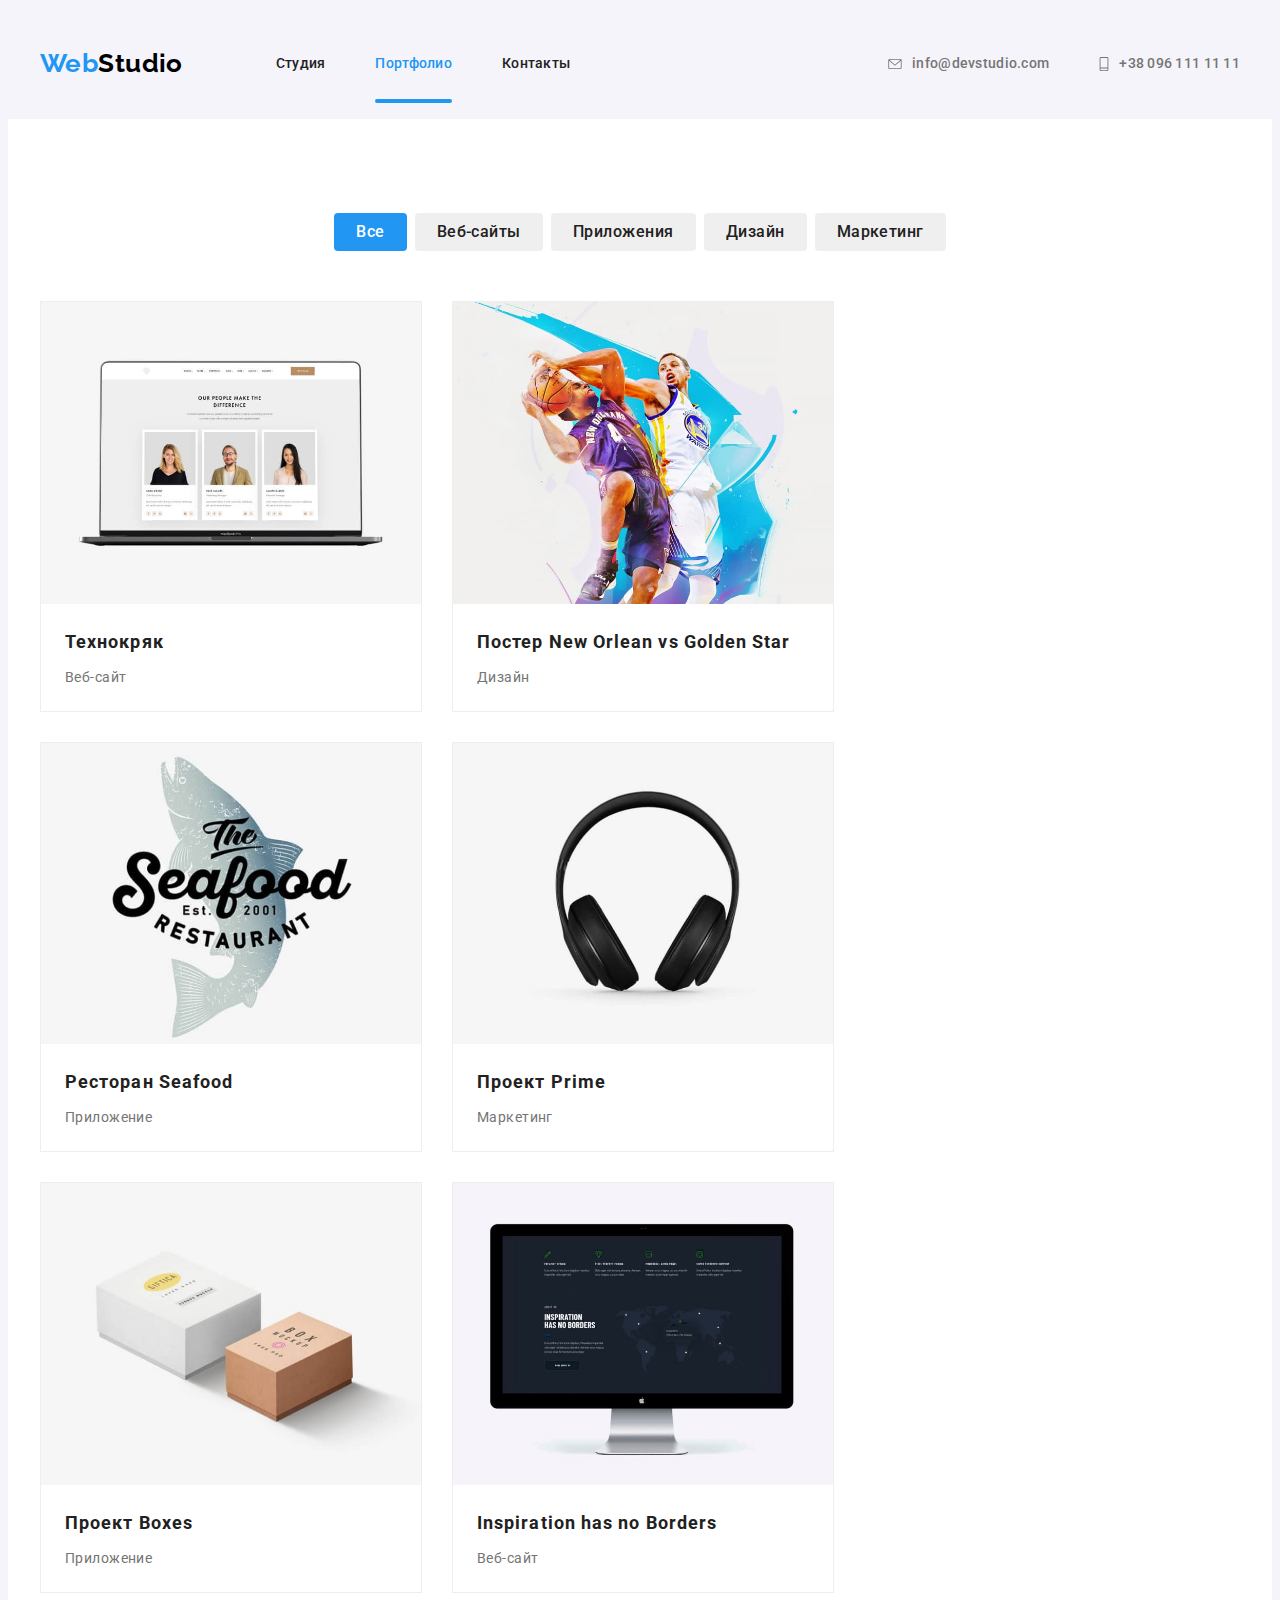
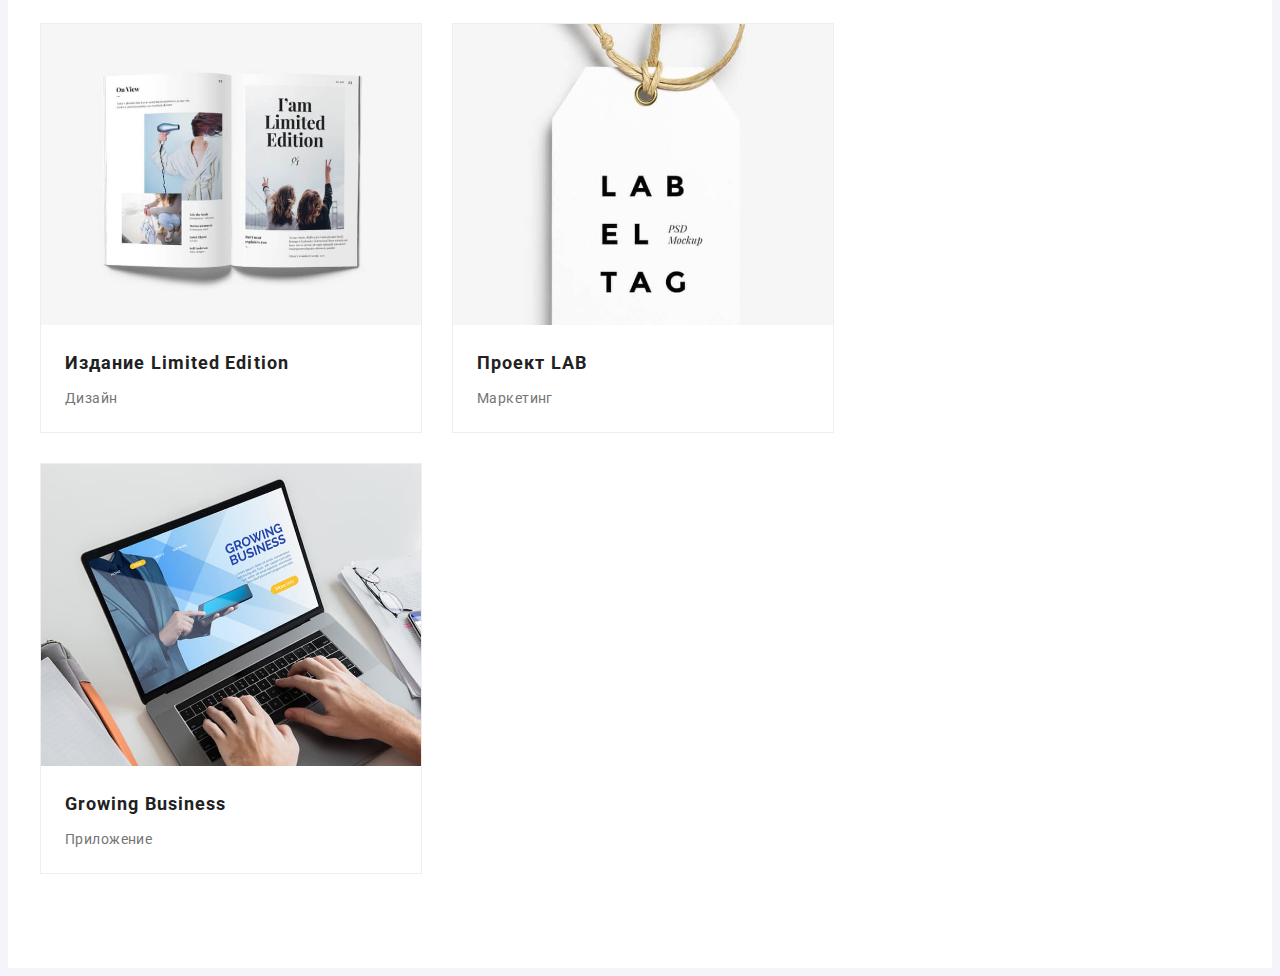
==== commit 3e25bc7f: "add" ====
--- a/portfolio.html
+++ b/portfolio.html
@@ -116,7 +116,7 @@
 
         <!-- Portfolio section -->
 
-        <!-- <section class="section portfolio">
+        <section class="section portfolio">
             <div class="container">
                 <h1 class="visually-hidden">Портфолио</h1>
                 <ul class="list filter-list">
@@ -151,7 +151,7 @@
                                     <source
                                         srcset="./images/portfolio/project-phone1.jpg 1x, ./images/portfolio/project-phone1@2x.jpg 2x, ./images/portfolio/project-phone1@3x.jpg 3x"
                                         media="(min-width: 480px)" />
-                                    <img class="portfolio-img" src="./images/portfolio/project-phone1.jpg" alt="Технокряк Веб-сайт" width="370" height="294">
+                                    <img class="portfolio-img" src="./images/portfolio/project-phone1.jpg" alt="Технокряк Веб-сайт">
                                 </picture>
                                 <p class="overlay">Ресурс предлагает комплексные предложения с разным уровнем функционала и сервисов. Все это позволит посетителю получить
                                 исчерпывающие сведения о компании или частном лице.</p>
@@ -175,8 +175,7 @@
                                     <source
                                         srcset="./images/portfolio/project-phone2.jpg 1x, ./images/portfolio/project-phone2@2x.jpg 2x, ./images/portfolio/project-phone2@3x.jpg 3x"
                                         media="(min-width: 480px)" />
-                                    <img class="portfolio-img" src="./images/portfolio/project-phone2.jpg" alt="Технокряк Веб-сайт" width="370"
-                                        height="294">
+                                    <img class="portfolio-img" src="./images/portfolio/project-phone2.jpg" alt="Технокряк Веб-сайт">
                                 </picture>
                                 <p class="overlay">Ресурс предлагает комплексные предложения с разным уровнем функционала и сервисов. Все это позволит
                                     посетителю получить
@@ -201,8 +200,7 @@
                                     <source
                                         srcset="./images/portfolio/project-phone3.jpg 1x, ./images/portfolio/project-phone3@2x.jpg 2x, ./images/portfolio/project-phone3@3x.jpg 3x"
                                         media="(min-width: 480px)" />
-                                    <img class="portfolio-img" src="./images/portfolio/project-phone3.jpg" alt="Технокряк Веб-сайт" width="370"
-                                        height="294">
+                                    <img class="portfolio-img" src="./images/portfolio/project-phone3.jpg" alt="Технокряк Веб-сайт">
                                 </picture>
                                 <p class="overlay">Ресурс предлагает комплексные предложения с разным уровнем функционала и сервисов. Все это позволит
                                     посетителю получить
@@ -227,8 +225,7 @@
                                     <source
                                         srcset="./images/portfolio/project-phone4.jpg 1x, ./images/portfolio/project-phone4@2x.jpg 2x, ./images/portfolio/project-phone4@3x.jpg 3x"
                                         media="(min-width: 480px)" />
-                                    <img class="portfolio-img" src="./images/portfolio/project-phone4.jpg" alt="Технокряк Веб-сайт" width="370"
-                                        height="294">
+                                    <img class="portfolio-img" src="./images/portfolio/project-phone4.jpg" alt="Технокряк Веб-сайт">
                                 </picture>
                                 <p class="overlay">Ресурс предлагает комплексные предложения с разным уровнем функционала и сервисов. Все это позволит
                                     посетителю получить
@@ -253,8 +250,7 @@
                                     <source
                                         srcset="./images/portfolio/project-phone5.jpg 1x, ./images/portfolio/project-phone5@2x.jpg 2x, ./images/portfolio/project-phone5@3x.jpg 3x"
                                         media="(min-width: 480px)" />
-                                    <img class="portfolio-img" src="./images/portfolio/project-phone5.jpg" alt="Технокряк Веб-сайт" width="370"
-                                        height="294">
+                                    <img class="portfolio-img" src="./images/portfolio/project-phone5.jpg" alt="Технокряк Веб-сайт">
                                 </picture>
                                 <p class="overlay">Ресурс предлагает комплексные предложения с разным уровнем функционала и сервисов. Все это позволит
                                     посетителю получить
@@ -279,8 +275,7 @@
                                     <source
                                         srcset="./images/portfolio/project-phone6.jpg 1x, ./images/portfolio/project-phone6@2x.jpg 2x, ./images/portfolio/project-phone6@3x.jpg 3x"
                                         media="(min-width: 480px)" />
-                                    <img class="portfolio-img" src="./images/portfolio/project-phone6.jpg" alt="Технокряк Веб-сайт" width="370"
-                                        height="294">
+                                    <img class="portfolio-img" src="./images/portfolio/project-phone6.jpg" alt="Технокряк Веб-сайт">
                                 </picture>
                                 <p class="overlay">Ресурс предлагает комплексные предложения с разным уровнем функционала и сервисов. Все это позволит
                                     посетителю получить
@@ -305,8 +300,7 @@
                                     <source
                                         srcset="./images/portfolio/project-phone7.jpg 1x, ./images/portfolio/project-phone7@2x.jpg 2x, ./images/portfolio/project-phone7@3x.jpg 3x"
                                         media="(min-width: 480px)" />
-                                    <img class="portfolio-img" src="./images/portfolio/project-phone7.jpg" alt="Технокряк Веб-сайт" width="370"
-                                        height="294">
+                                    <img class="portfolio-img" src="./images/portfolio/project-phone7.jpg" alt="Технокряк Веб-сайт">
                                 </picture>
                                 <p class="overlay">Ресурс предлагает комплексные предложения с разным уровнем функционала и сервисов. Все это позволит
                                     посетителю получить
@@ -331,8 +325,7 @@
                                     <source
                                         srcset="./images/portfolio/project-phone8.jpg 1x, ./images/portfolio/project-phone8@2x.jpg 2x, ./images/portfolio/project-phone8@3x.jpg 3x"
                                         media="(min-width: 480px)" />
-                                    <img class="portfolio-img" src="./images/portfolio/project-phone8.jpg" alt="Технокряк Веб-сайт" width="370"
-                                        height="294">
+                                    <img class="portfolio-img" src="./images/portfolio/project-phone8.jpg" alt="Технокряк Веб-сайт">
                                 </picture>
                                 <p class="overlay">Ресурс предлагает комплексные предложения с разным уровнем функционала и сервисов. Все это позволит
                                 посетителю получить
@@ -357,8 +350,7 @@
                                     <source
                                         srcset="./images/portfolio/project-phone9.jpg 1x, ./images/portfolio/project-phone9@2x.jpg 2x, ./images/portfolio/project-phone9@3x.jpg 3x"
                                         media="(min-width: 480px)" />
-                                    <img class="portfolio-img" src="./images/portfolio/project-phone9.jpg" alt="Технокряк Веб-сайт" width="370"
-                                        height="294">
+                                    <img class="portfolio-img" src="./images/portfolio/project-phone9.jpg" alt="Технокряк Веб-сайт">
                                 </picture>
                                 <p class="overlay">Ресурс предлагает комплексные предложения с разным уровнем функционала и сервисов. Все это позволит
                                     посетителю получить
@@ -372,7 +364,7 @@
                     </li>
                 </ul>
             </div>
-        </section> -->
+        </section>
 
     </main>
 
--- a/css/main.min.css
+++ b/css/main.min.css
@@ -1 +1 @@
-:root{--primary-font: "Roboto", sans-serif;--secondary-font: "Raleway", sans-serif;--transition-dur-and-func: 250ms cubic-bezier(0.4, 0, 0.2, 1);--primary-color: #212121;--secondary-color: #757575;--accent-color: #2196F3;--main-light: #FFFFFF;--logo-color: #000000;--btn-color: #188CE8;--header-border: #ECECEC;--border-color: #EEEEEE;--icon-color: #AFB1B8;--primary-background: #F5F4FA;--secondary-background: #2F303A;--title-size: 36px;--text-size: 14px}.visually-hidden{position:absolute;white-space:nowrap;width:1px;height:1px;overflow:hidden;border:0;padding:0;clip:rect(0 0 0 0);clip-path:inset(50%);margin:-1px}html{box-sizing:border-box}img{display:block;max-width:100%;height:auto}.list{margin:0;padding:0;list-style:none}.link{text-decoration:none;transition:color var(--transition-dur-and-func)}.link:hover,.link:focus,.lik:active{color:var(--accent-color)}body{font-family:var(--primary-font);font-size:var(--text-size);letter-spacing:.03em;background-color:var(--primary-background);color:var(--primary-color)}.section{padding:94px 0}.container{padding-left:15px;padding-right:15px}@media screen and (min-width: 480px){.container{width:480px;margin-left:auto;margin-right:auto}}@media screen and (min-width: 768px){.container{width:768px}}@media screen and (min-width: 1200px){.container{width:1200px}}@media screen and (max-width: 767px){.mobile-menu{position:fixed;width:100%;height:100vh;top:0;left:0;z-index:1000;background-color:var(--main-light);opacity:0;visibility:hidden;pointer-events:none;transition:opacity 250ms var(--transition-dur-and-func),visibility 250ms var(--transition-dur-and-func),fill 250ms var(--transition-dur-and-func)}.mobile-menu__close-icon{fill:var(--primary-color)}.mobile-menu__close-icon:hover,.mobile-menu__close-icon:focus{fill:var(--accent-color)}.mobile-menu.is-open{opacity:1;visibility:visible;pointer-events:auto}.mobile-menu__container{position:relative;padding-top:48px;padding-bottom:48px;padding-left:25px}.mobile-menu__close-btn{position:absolute;top:16px;right:15px;background-color:rgba(0,0,0,0);border:none;padding:0;line-height:0}.mobile-nav{margin-bottom:302px}.mobile-nav .mobile-nav__item+.mobile-nav__item{margin-top:32px}.mobile-nav__link{text-decoration:none;font-weight:500;font-size:40px;line-height:1.2;letter-spacing:.02em;color:var(--primary-color)}.mobile-nav__link_active{color:var(--accent-color)}.mobile-contact{margin-bottom:64px}.mobile-contact__item{height:40px}.mobile-contact__item:first-child{margin-bottom:32px}.mobile-contact__link{height:100%;font-weight:500;font-size:24px;line-height:1.2;letter-spacing:.02em;color:var(--secondary-color);transition:font-size 250ms var(--transition-dur-and-func),color 250ms var(--transition-dur-and-func)}.mobile-contact__link:hover,.mobile-contact__link:focus{font-size:34px}.mobile-social{display:flex}.mobile-social__item{position:relative}.mobile-social__link{font-weight:500;font-size:18px;line-height:1.2;letter-spacing:.02em;color:var(--accent-color)}.mobile-social__item:not(:first-child)::before{content:"";border:1px solid rgba(33,33,33,.2);transform:rotate(90deg);width:22px;height:0;margin-right:10px}.mobile-social .mobile-social__item+.mobile-social__item{margin-left:20px}}@media screen and (min-width: 768px){.mobile-menu{display:none}}.hero-btn{padding:10px 32px;border:none;cursor:pointer;font-family:inherit;font-weight:700;font-size:16px;line-height:1.9;box-shadow:0px 4px 4px rgba(0,0,0,.15);border-radius:4px;letter-spacing:.06em;background-color:var(--accent-color);color:var(--main-light);transition:background-color var(--transition-dur-and-func)}.hero-btn:hover,.hero-btn:focus{background-color:var(--btn-color)}.backdrop{position:fixed;z-index:100;top:0;left:0;width:100%;height:100%;background-color:rgba(0,0,0,.2);transition:opacity var(--transition-dur-and-func),visibility var(--transition-dur-and-func)}.backdrop.is-hidden{opacity:0;visibility:hidden;pointer-events:none}.modal{position:absolute;min-width:528px;min-height:581px;left:50%;top:50%;transform:translate(-50%, -50%);background:var(--main-light);box-shadow:0px 1px 3px rgba(0,0,0,.12),0px 1px 1px rgba(0,0,0,.14),0px 2px 1px rgba(0,0,0,.2);border-radius:4px}.modal-close-btn{position:absolute;top:8px;right:8px;display:flex;justify-content:center;align-items:center;padding:0;width:30px;height:30px;border-radius:50%;background-color:var(--main-light);color:var(--logo-color);border:1px solid rgba(0,0,0,.1)}.modal-close-icon{transition:fill var(--transition-dur-and-func)}.modal-close-btn:hover .modal-close-icon,.modal-close-btn:focus .modal-close-icon{fill:var(--accent-color)}.modal-form{display:flex;flex-direction:column;padding:40px}.modal-form-title{margin-top:0;margin-bottom:12px;text-align:center;font-size:20px;line-height:1.2}.modal-form-field{margin-bottom:10px}.modal-form-label{margin-bottom:20px}.modal-form-input-desc{display:block;margin-bottom:4px;font-size:12px;line-height:1.2;letter-spacing:.01em;color:var(--secondary-color)}.modal-form-input-wrapper{display:block;position:relative}.modal-form-input{padding-left:42px;width:100%;height:40px;border:1px solid rgba(33,33,33,.2);border-radius:4px;transition:border-color var(--transition-dur-and-func)}.modal-form-input:focus{outline:none;border-color:var(--accent-color)}.modal-form-input-icon{position:absolute;top:50%;left:12px;transform:translateY(-50%);transition:fill var(--transition-dur-and-func)}.modal-form-input:focus+.modal-form-input-icon{fill:var(--accent-color)}.modal-form-message{display:block;padding:12px 16px;width:100%;height:120px;resize:none;border:1px solid rgba(33,33,33,.2);border-radius:4px;transition:border-color var(--transition-dur-and-func)}.modal-form-message:focus{outline:none;border-color:var(--accent-color)}.modal-form-message::placeholder{color:rgba(117,117,117,.5)}.modal-form-check-desk{display:flex;align-items:center;justify-content:center;margin-bottom:30px;font-size:14px;line-height:1.7;color:var(--secondary-color)}.modal-form-check-desk::before{display:block;margin-right:7px;width:16px;height:15px;content:"";cursor:pointer;border:2px solid var(--primary-color);border-radius:4px}.modal-form-check:checked+.modal-form-check-desk::before{background-color:var(--accent-color);background-image:url("../images/icon-check.svg");background-repeat:no-repeat;background-position:center;background-size:contain;border-color:rgba(0,0,0,0)}.modal-form-check:focus+.modal-form-check-desk::before{outline:2px solid rgba(0,0,0,.06)}.modal-form-link{text-decoration:underline;color:var(--accent-color)}.modal-form-btn{padding:10px 55px;align-self:center;border:rgba(0,0,0,0)}.logo{font-family:var(--secondary-font);font-weight:700;font-size:26px;line-height:1.2;text-decoration:none;color:var(--logo-color)}.logo__text{color:var(--accent-color)}@media screen and (max-width: 767px){.site-nav{display:none}.contact-list{display:none}}@media screen and (max-width: 1199px){.page-header-container{justify-content:space-between}.contact-list .contact__item+.contact__item{margin-top:10px}.contact__wrapper-top .contact__link{padding-top:16px}.contact__wrapper-bottom .contact__link{padding-bottom:16px}}.page-header-container{display:flex;align-items:center}.page-header{padding-top:16px;padding-bottom:16px}.mobile-menu-open{background-color:rgba(0,0,0,0);border:none;padding:0;line-height:0;transition:fill 250ms var(--transition-dur-and-func)}.mobile-menu-open__icon{fill:var(--primary-color)}.mobile-menu-open__icon:hover,.mobile-menu-open__icon:focus{fill:var(--accent-color)}@media screen and (min-width: 768px){.mobile-menu-open{display:none}}.site-nav-list{display:flex;align-items:center}.site-nav-list .site-nav__item+.site-nav__item{margin-left:50px}.site-nav__link{position:relative;display:block;padding-top:32px;padding-bottom:32px;font-weight:500;line-height:1.1;letter-spacing:.02em;color:var(--primary-color)}.site-nav__link_active{color:var(--accent-color)}.site-nav__link_active:after{position:absolute;display:inline-block;content:"";width:100%;height:4px;bottom:0;right:0;z-index:2;background:var(--accent-color);border-radius:2px}.contact__link{font-weight:500;font-size:12px;line-height:1.2;letter-spacing:.02em;color:var(--secondary-color)}.contact__link_icon{transition:color 250ms var(--transition-dur-and-func);fill:currentColor}.contact__icon{margin-right:8px}@media screen and (min-width: 1200px){.site-nav-list{margin-left:93px}.contact-list{display:flex;margin-left:auto}.contact-list .contact__item+.contact__item{margin-left:50px}.contact__link{display:flex;align-items:center;padding-top:32px;padding-bottom:32px;font-size:14px;line-height:1.1}.contact__icon{margin-right:10px}}.hero{width:480px;height:400px;margin-left:auto;margin-right:auto;padding:118px 0;text-align:center;background-color:var(--secondary-background);background-repeat:no-repeat;background-position:center;background-image:linear-gradient(rgba(47, 48, 58, 0.4), rgba(47, 48, 58, 0.4)),url("../images/studio/hero/hero-phone.jpg");background-size:480px 400px}.hero-title{margin-top:0;margin-bottom:30px;white-space:pre-line;text-transform:uppercase;font-weight:900;font-size:26px;line-height:1.6;letter-spacing:.06em;color:var(--main-light)}@media screen and (min-width: 1200px){.hero{padding:200px 0}.hero-title{font-weight:900;font-size:44px;line-height:1.4}}@media screen and (min-device-pixel-ratio: 2)and (max-width: 479px),screen and (min-resolution: 192dpi)and (max-width: 479px),screen and (min-resolution: 2dppx)and (max-width: 479px){.hero{background-image:linear-gradient(rgba(47, 48, 58, 0.4), rgba(47, 48, 58, 0.4)),url("../images/studio/hero/hero-phone@2x.jpg")}}@media screen and (min-device-pixel-ratio: 3)and (max-width: 479px),screen and (min-resolution: 288dpi)and (max-width: 479px),screen and (min-resolution: 3dppx)and (max-width: 479px){.hero{background-image:linear-gradient(rgba(47, 48, 58, 0.4), rgba(47, 48, 58, 0.4)),url("../images/studio/hero/hero-phone@3x.jpg")}}@media screen and (min-width: 480px)and (max-width: 1199px){.hero{width:768px;height:400px;background-image:linear-gradient(rgba(47, 48, 58, 0.4), rgba(47, 48, 58, 0.4)),url("../images/studio/hero/hero-tablet.jpg");background-size:768px 400px}}@media screen and (min-device-pixel-ratio: 2)and (min-width: 480px)and (max-width: 1199px),screen and (min-resolution: 192dpi)and (min-width: 480px)and (max-width: 1199px),screen and (min-resolution: 2dppx)and (min-width: 480px)and (max-width: 1199px){.hero{background-image:linear-gradient(rgba(47, 48, 58, 0.4), rgba(47, 48, 58, 0.4)),url("../images/studio/hero/hero-tablet@2x.jpg")}}@media screen and (min-device-pixel-ratio: 3)and (min-width: 480px)and (max-width: 1199px),screen and (min-resolution: 288dpi)and (min-width: 480px)and (max-width: 1199px),screen and (min-resolution: 3dppx)and (min-width: 480px)and (max-width: 1199px){.hero{background-image:linear-gradient(rgba(47, 48, 58, 0.4), rgba(47, 48, 58, 0.4)),url("../images/studio/hero/hero-tablet@3x.jpg")}}@media screen and (min-width: 1200px){.hero{width:1600px;height:600px;background-image:linear-gradient(rgba(47, 48, 58, 0.4), rgba(47, 48, 58, 0.4)),url("../images/studio/hero/hero-desktop.jpg");background-size:1600px 600px}}@media screen and (min-device-pixel-ratio: 2)and (min-width: 1200px),screen and (min-resolution: 192dpi)and (min-width: 1200px),screen and (min-resolution: 2dppx)and (min-width: 1200px){.hero{background-image:linear-gradient(rgba(47, 48, 58, 0.4), rgba(47, 48, 58, 0.4)),url("../images/studio/hero/hero-desktop@2x.jpg")}}@media screen and (min-device-pixel-ratio: 3)and (min-width: 1200px),screen and (min-resolution: 288dpi)and (min-width: 1200px),screen and (min-resolution: 3dppx)and (min-width: 1200px){.hero{background-image:linear-gradient(rgba(47, 48, 58, 0.4), rgba(47, 48, 58, 0.4)),url("../images/studio/hero/hero-desktop@3x.jpg")}}@media screen and (max-width: 479px){.page-about{background-color:var(--main-light)}.about-overlay{margin-bottom:30px;display:flex;justify-content:center;align-items:center;width:450px;height:120px;background-color:var(--primary-background)}.about__icon{width:100%}.about__title{margin-top:0;margin-bottom:10px;text-align:center;font-size:var(--text-size);line-height:1.1;text-transform:uppercase}.about__text{margin-top:0;margin-bottom:0;line-height:1.7;color:var(--secondary-color)}}.wedo{padding-top:0;background-color:var(--main-light)}.section-title{margin-top:0;margin-bottom:50px;text-align:center;font-size:var(--title-size);line-height:1.2}.wedo-list{display:flex}.wedo-item{width:calc((100% - 60px)/3);margin-right:30px}.wedo-item:last-child{margin-right:0}.wedo-thumb{position:relative}.wedo-actions{position:absolute;bottom:0;right:0;width:100%;height:70px;background-color:rgba(47,48,58,.8)}.wedo-text{margin-top:0;margin-bottom:0;padding:27px 82px;font-weight:700;line-height:1.1;text-align:center;text-transform:uppercase;color:var(--main-light)}.team-list{display:flex;text-align:center}.team-item{width:calc((100% - 90px)/4);margin-right:30px;background-color:var(--main-light);box-shadow:0px 1px 3px rgba(0,0,0,.12),0px 1px 1px rgba(0,0,0,.14),0px 2px 1px rgba(0,0,0,.2);border-radius:0px 0px 4px 4px}.team-item:last-child{margin-right:0}.team-name{padding-top:30px;margin-top:0;margin-bottom:10px;font-weight:500;font-size:16px;line-height:1.2}.team-profession{margin-top:0;margin-bottom:16px;font-size:16px;line-height:1.2;color:var(--secondary-color)}.team-social-list{padding-bottom:30px;gap:10px;display:flex;justify-content:center}.team-social-item{width:44px;height:44px}.team-social-link{width:100%;height:100%;display:flex;justify-content:center;align-items:center;border-radius:50%;fill:var(--icon-color);transition:background-color var(--transition-dur-and-func),fill var(--transition-dur-and-func)}.team-social-link:hover,.team-social-link:focus{fill:var(--main-light);background-color:var(--accent-color)}.clients{background-color:var(--main-light)}.clients-list{display:flex;gap:30px}.clients-item{width:calc((100% - 150px)/6)}.clients-link{height:92px;display:flex;justify-content:center;align-items:center;border:1px solid var(--icon-color);border-radius:4px;fill:var(--icon-color);transition:fill var(--transition-dur-and-func),border var(--transition-dur-and-func)}.clients-link:hover,.clients-link:focus{fill:var(--accent-color);border:1px solid var(--accent-color)}.portfolio{background-color:var(--main-light)}.filter-list{margin-bottom:50px;display:flex;justify-content:center}.filter-list .filter-item+.filter-item{margin-left:8px}.filter-btn{padding:6px 22px;border:none;cursor:pointer;font-family:var(--primary-font);font-weight:500;font-size:16px;line-height:1.6;letter-spacing:.03em;color:var(--primary-color);border-radius:4px;transition:color var(--transition-dur-and-func),background-color var(--transition-dur-and-func),box-shadow var(--transition-dur-and-func)}.filter-btn:hover,.filter-btn:focus,.filter-btn:active{color:var(--main-light);background-color:var(--accent-color);box-shadow:0px 3px 1px rgba(0,0,0,.1),0px 1px 2px rgba(0,0,0,.08),0px 2px 2px rgba(0,0,0,.12);border-radius:4px}.current-btn{color:var(--main-light);background-color:var(--accent-color)}.portfolio-list{display:flex;flex-wrap:wrap}.portfolio-item{width:calc((100% - 60px)/3);margin-right:30px;margin-bottom:30px;background-color:var(--main-light);border:1px solid var(--border-color)}.portfolio-item:nth-child(3n){margin-right:0}.portfolio-item:nth-last-child(-n+3){margin-bottom:0}.portfolio-link{transition:box-shadow var(--transition-dur-and-func)}.portfolio-link:hover{display:block;box-shadow:0px 1px 1px rgba(0,0,0,.12),0px 4px 4px rgba(0,0,0,.06),1px 4px 6px rgba(0,0,0,.16)}.portfolio-list-img-wrapper{position:relative;overflow:hidden}.overlay{position:absolute;top:0;left:0;overflow:auto;width:100%;height:100%;padding:63px 24px;margin-top:0;margin-bottom:0;font-size:18px;line-height:1.6;transform:translate(0, 100%);transition:transform var(--transition-dur-and-func);background:rgba(33,150,243,.9);color:var(--main-light)}.portfolio-link:hover .overlay,.portfolio-link:focus .overlay{transform:translate(0, 0)}.portfolio-card-wrapper{padding:20px 24px 20px 24px}.portfolio-subtitle{margin-top:0;margin-bottom:4px;font-size:18px;line-height:2;letter-spacing:.06em;color:var(--primary-color)}.portfolio-text{margin-top:0;margin-bottom:0;line-height:1.9;color:var(--secondary-color)}.page-footer{padding-top:60px;padding-bottom:60px;display:flex;background-color:var(--secondary-background)}.page-footer-container{display:flex;align-items:baseline;justify-content:space-between}.page-footer-logo{color:var(--main-light)}.address{margin-top:20px}.address-menu__item{margin-bottom:9px}.address-menu__item:last-child{margin-bottom:0}.address-menu-opacity>a{opacity:1}.address-menu__contact{text-decoration:none;font-style:normal;font-weight:400;line-height:1.7;color:var(--main-light);opacity:.6;transition:color var(--transition-dur-and-func)}.footer-social-title{margin-top:0;margin-bottom:20px;font-size:14px;line-height:1,1;text-transform:uppercase;color:var(--main-light)}.footer-social{gap:10px;display:flex;justify-content:center}.footer-social__item{width:44px;height:44px}.footer-social__link{width:100%;height:100%;display:flex;justify-content:center;align-items:center;border-radius:50%;fill:var(--main-light);background:rgba(255,255,255,.1);transition:background-color var(--transition-dur-and-func)}.footer-social__link:hover,.footer-social__link:focus{background-color:var(--accent-color)}.footer-form-desc{margin-top:0;margin-bottom:20px;font-weight:700;font-size:14px;line-height:1.1;text-transform:uppercase;color:var(--main-light)}.footer-form-wrapper{display:flex;justify-content:center;align-items:center}.footer-form-input{outline:none;padding:15px 16px;margin-right:12px;width:358px;height:50px;border:1px solid rgba(255,255,255,.3);filter:drop-shadow(0px 4px 4px rgba(0, 0, 0, 0.15));border-radius:4px;background-color:var(--secondary-background);color:var(--main-light);transition:border-color var(--transition-dur-and-func)}.footer-form-input:focus{border-color:var(--accent-color)}.footer-form-btn{display:flex;justify-content:center;align-items:center;min-width:200px;height:50px}.footer-form-icon{display:flex;justify-content:center;align-items:center;margin-left:10px;fill:var(--main-light)}/*# sourceMappingURL=main.min.css.map */+:root{--primary-font: "Roboto", sans-serif;--secondary-font: "Raleway", sans-serif;--transition-dur-and-func: 250ms cubic-bezier(0.4, 0, 0.2, 1);--primary-color: #212121;--secondary-color: #757575;--accent-color: #2196F3;--main-light: #FFFFFF;--logo-color: #000000;--btn-color: #188CE8;--header-border: #ECECEC;--border-color: #EEEEEE;--icon-color: #AFB1B8;--primary-background: #F5F4FA;--secondary-background: #2F303A;--title-size: 36px;--text-size: 14px}.visually-hidden{position:absolute;white-space:nowrap;width:1px;height:1px;overflow:hidden;border:0;padding:0;clip:rect(0 0 0 0);clip-path:inset(50%);margin:-1px}html{box-sizing:border-box}img{display:block;max-width:100%;height:auto}.list{margin:0;padding:0;list-style:none}.link{text-decoration:none;transition:color var(--transition-dur-and-func)}.link:hover,.link:focus,.lik:active{color:var(--accent-color)}body{font-family:var(--primary-font);font-size:var(--text-size);letter-spacing:.03em;background-color:var(--primary-background);color:var(--primary-color)}.section{padding:94px 0}@media screen and (max-width: 1199px){.section{padding:60px 0}}.container{padding-left:15px;padding-right:15px}@media screen and (min-width: 480px){.container{width:480px;margin-left:auto;margin-right:auto}}@media screen and (min-width: 768px){.container{width:768px}}@media screen and (min-width: 1200px){.container{width:1200px}}@media screen and (max-width: 767px){.mobile-menu{position:fixed;width:100vw;height:100vh;max-height:796px;top:0;left:0;z-index:1000;background-color:var(--main-light);box-shadow:0 0 0 100vmax rgba(0,0,0,.5);opacity:0;visibility:hidden;pointer-events:none;transition:opacity 250ms var(--transition-dur-and-func),visibility 250ms var(--transition-dur-and-func),fill 250ms var(--transition-dur-and-func)}.mobile-menu__close-icon{fill:var(--primary-color)}.mobile-menu__close-icon:hover,.mobile-menu__close-icon:focus{fill:var(--accent-color)}.mobile-menu.is-open{opacity:1;visibility:visible;pointer-events:auto}.mobile-menu__container{position:relative;padding-top:48px;padding-bottom:48px;padding-left:25px}.mobile-menu__close-btn{position:absolute;top:16px;right:15px;background-color:rgba(0,0,0,0);border:none;padding:0;line-height:0}.mobile-nav{margin-bottom:150px}.mobile-nav .mobile-nav__item+.mobile-nav__item{margin-top:32px}.mobile-nav__link{text-decoration:none;font-weight:500;font-size:40px;line-height:1.2;letter-spacing:.02em;color:var(--primary-color)}.mobile-nav__link_active{color:var(--accent-color)}.mobile-contact{margin-bottom:64px}.mobile-contact__item{height:40px}.mobile-contact__item:first-child{margin-bottom:32px}.mobile-contact__link{height:100%;font-weight:500;font-size:24px;line-height:1.2;letter-spacing:.02em;color:var(--secondary-color);transition:font-size 250ms var(--transition-dur-and-func),color 250ms var(--transition-dur-and-func)}.mobile-contact__link:hover,.mobile-contact__link:focus{font-size:34px}.mobile-social{display:flex}.mobile-social__item{position:relative}.mobile-social__link{font-weight:500;font-size:18px;line-height:1.2;letter-spacing:.02em;color:var(--accent-color)}.mobile-social__item:not(:first-child)::before{content:"";border:1px solid rgba(33,33,33,.2);transform:rotate(90deg);width:22px;height:0;margin-right:10px}.mobile-social .mobile-social__item+.mobile-social__item{margin-left:20px}}@media screen and (min-width: 768px){.mobile-menu{display:none}}.hero-btn{padding:10px 32px;border:none;cursor:pointer;font-family:inherit;font-weight:700;font-size:16px;line-height:1.9;box-shadow:0px 4px 4px rgba(0,0,0,.15);border-radius:4px;letter-spacing:.06em;background-color:var(--accent-color);color:var(--main-light);transition:background-color var(--transition-dur-and-func)}.hero-btn:hover,.hero-btn:focus{background-color:var(--btn-color)}.backdrop{position:fixed;z-index:100;top:0;left:0;width:100%;height:100%;background-color:rgba(0,0,0,.2);transition:opacity var(--transition-dur-and-func),visibility var(--transition-dur-and-func)}.backdrop.is-hidden{opacity:0;visibility:hidden;pointer-events:none}.modal{position:absolute;min-width:528px;min-height:581px;left:50%;top:50%;transform:translate(-50%, -50%);background:var(--main-light);box-shadow:0px 1px 3px rgba(0,0,0,.12),0px 1px 1px rgba(0,0,0,.14),0px 2px 1px rgba(0,0,0,.2);border-radius:4px}.modal-close-btn{position:absolute;top:8px;right:8px;display:flex;justify-content:center;align-items:center;padding:0;width:30px;height:30px;border-radius:50%;background-color:var(--main-light);color:var(--logo-color);border:1px solid rgba(0,0,0,.1)}.modal-close-icon{transition:fill var(--transition-dur-and-func)}.modal-close-btn:hover .modal-close-icon,.modal-close-btn:focus .modal-close-icon{fill:var(--accent-color)}.modal-form{display:flex;flex-direction:column;padding:40px}.modal-form-title{margin-top:0;margin-bottom:12px;text-align:center;font-size:20px;line-height:1.2}.modal-form-field{margin-bottom:10px}.modal-form-label{margin-bottom:20px}.modal-form-input-desc{display:block;margin-bottom:4px;font-size:12px;line-height:1.2;letter-spacing:.01em;color:var(--secondary-color)}.modal-form-input-wrapper{display:block;position:relative}.modal-form-input{padding-left:42px;width:100%;height:40px;border:1px solid rgba(33,33,33,.2);border-radius:4px;transition:border-color var(--transition-dur-and-func)}.modal-form-input:focus{outline:none;border-color:var(--accent-color)}.modal-form-input-icon{position:absolute;top:50%;left:12px;transform:translateY(-50%);transition:fill var(--transition-dur-and-func)}.modal-form-input:focus+.modal-form-input-icon{fill:var(--accent-color)}.modal-form-message{display:block;padding:12px 16px;width:100%;height:120px;resize:none;border:1px solid rgba(33,33,33,.2);border-radius:4px;transition:border-color var(--transition-dur-and-func)}.modal-form-message:focus{outline:none;border-color:var(--accent-color)}.modal-form-message::placeholder{color:rgba(117,117,117,.5)}.modal-form-check-desk{display:flex;align-items:center;justify-content:center;margin-bottom:30px;font-size:14px;line-height:1.7;color:var(--secondary-color)}.modal-form-check-desk::before{display:block;margin-right:7px;width:16px;height:15px;content:"";cursor:pointer;border:2px solid var(--primary-color);border-radius:4px}.modal-form-check:checked+.modal-form-check-desk::before{background-color:var(--accent-color);background-image:url("../images/icon-check.svg");background-repeat:no-repeat;background-position:center;background-size:contain;border-color:rgba(0,0,0,0)}.modal-form-check:focus+.modal-form-check-desk::before{outline:2px solid rgba(0,0,0,.06)}.modal-form-link{text-decoration:underline;color:var(--accent-color)}.modal-form-btn{padding:10px 55px;align-self:center;border:rgba(0,0,0,0)}.logo{font-family:var(--secondary-font);font-weight:700;font-size:26px;line-height:1.2;text-decoration:none;color:var(--logo-color)}.logo__text{color:var(--accent-color)}@media screen and (max-width: 1199px){.page-header-container{justify-content:space-between}.contact-list .contact__item+.contact__item{margin-top:10px}.contact__wrapper-top .contact__link{padding-top:16px}.contact__wrapper-bottom .contact__link{padding-bottom:16px}}@media screen and (max-width: 767px){.site-nav{display:none}.contact-list{display:none}}.page-header-container{display:flex;align-items:center}.page-header{padding-top:16px;padding-bottom:16px}.mobile-menu-open{background-color:rgba(0,0,0,0);border:none;padding:0;line-height:0;transition:fill 250ms var(--transition-dur-and-func)}.mobile-menu-open__icon{fill:var(--primary-color)}.mobile-menu-open__icon:hover,.mobile-menu-open__icon:focus{fill:var(--accent-color)}@media screen and (min-width: 768px){.mobile-menu-open{display:none}}.site-nav-list{display:flex;align-items:center}.site-nav-list .site-nav__item+.site-nav__item{margin-left:50px}.site-nav__link{position:relative;display:block;padding-top:32px;padding-bottom:32px;font-weight:500;line-height:1.1;letter-spacing:.02em;color:var(--primary-color)}.site-nav__link_active{color:var(--accent-color)}.site-nav__link_active:after{position:absolute;display:inline-block;content:"";width:100%;height:4px;bottom:0;right:0;z-index:2;background:var(--accent-color);border-radius:2px}.contact__link{font-weight:500;font-size:12px;line-height:1.2;letter-spacing:.02em;color:var(--secondary-color)}.contact__link_icon{transition:color 250ms var(--transition-dur-and-func);fill:currentColor}.contact__icon{margin-right:8px}@media screen and (min-width: 1200px){.site-nav-list{margin-left:93px}.contact-list{display:flex;margin-left:auto}.contact-list .contact__item+.contact__item{margin-left:50px}.contact__link{display:flex;align-items:center;padding-top:32px;padding-bottom:32px;font-size:14px;line-height:1.1}.contact__icon{margin-right:10px}}.hero{max-width:480px;height:400px;margin-left:auto;margin-right:auto;padding:118px 0;text-align:center;background-color:var(--secondary-background);background-repeat:no-repeat;background-position:center;background-image:linear-gradient(rgba(47, 48, 58, 0.4), rgba(47, 48, 58, 0.4)),url("../images/studio/hero/hero-phone.jpg");background-size:480px 400px}.hero-title{margin-top:0;margin-bottom:30px;white-space:pre-line;text-transform:uppercase;font-weight:900;font-size:26px;line-height:1.6;letter-spacing:.06em;color:var(--main-light)}@media screen and (max-width: 767px)and (min-device-pixel-ratio: 2)and (min-width: 480px),screen and (max-width: 767px)and (min-resolution: 192dpi)and (min-width: 480px),screen and (max-width: 767px)and (min-resolution: 2dppx)and (min-width: 480px){.hero{background-image:linear-gradient(rgba(47, 48, 58, 0.4), rgba(47, 48, 58, 0.4)),url("../images/studio/hero/hero-phone@2x.jpg")}}@media screen and (max-width: 767px)and (min-device-pixel-ratio: 3)and (min-width: 480px),screen and (max-width: 767px)and (min-resolution: 288dpi)and (min-width: 480px),screen and (max-width: 767px)and (min-resolution: 3dppx)and (min-width: 480px){.hero{background-image:linear-gradient(rgba(47, 48, 58, 0.4), rgba(47, 48, 58, 0.4)),url("../images/studio/hero/hero-phone@3x.jpg")}}@media screen and (min-width: 768px)and (max-width: 1199px){.hero{max-width:768px;height:400px;background-image:linear-gradient(rgba(47, 48, 58, 0.4), rgba(47, 48, 58, 0.4)),url("../images/studio/hero/hero-tablet.jpg");background-size:768px 400px}}@media screen and (min-width: 768px)and (max-width: 1199px)and (min-device-pixel-ratio: 2)and (min-width: 768px)and (max-width: 1199px),screen and (min-width: 768px)and (max-width: 1199px)and (min-resolution: 192dpi)and (min-width: 768px)and (max-width: 1199px),screen and (min-width: 768px)and (max-width: 1199px)and (min-resolution: 2dppx)and (min-width: 768px)and (max-width: 1199px){.hero{background-image:linear-gradient(rgba(47, 48, 58, 0.4), rgba(47, 48, 58, 0.4)),url("../images/studio/hero/hero-tablet@2x.jpg")}}@media screen and (min-width: 768px)and (max-width: 1199px)and (min-device-pixel-ratio: 3)and (min-width: 768px)and (max-width: 1199px),screen and (min-width: 768px)and (max-width: 1199px)and (min-resolution: 288dpi)and (min-width: 768px)and (max-width: 1199px),screen and (min-width: 768px)and (max-width: 1199px)and (min-resolution: 3dppx)and (min-width: 768px)and (max-width: 1199px){.hero{background-image:linear-gradient(rgba(47, 48, 58, 0.4), rgba(47, 48, 58, 0.4)),url("../images/studio/hero/hero-tablet@3x.jpg")}}@media screen and (min-width: 1200px){.hero{padding:200px 0;max-width:1600px;height:600px;background-image:linear-gradient(rgba(47, 48, 58, 0.4), rgba(47, 48, 58, 0.4)),url("../images/studio/hero/hero-desktop.jpg");background-size:1600px 600px}}@media screen and (min-width: 1200px)and (min-device-pixel-ratio: 2)and (min-width: 1200px),screen and (min-width: 1200px)and (min-resolution: 192dpi)and (min-width: 1200px),screen and (min-width: 1200px)and (min-resolution: 2dppx)and (min-width: 1200px){.hero{background-image:linear-gradient(rgba(47, 48, 58, 0.4), rgba(47, 48, 58, 0.4)),url("../images/studio/hero/hero-desktop@2x.jpg")}}@media screen and (min-width: 1200px)and (min-device-pixel-ratio: 3)and (min-width: 1200px),screen and (min-width: 1200px)and (min-resolution: 288dpi)and (min-width: 1200px),screen and (min-width: 1200px)and (min-resolution: 3dppx)and (min-width: 1200px){.hero{background-image:linear-gradient(rgba(47, 48, 58, 0.4), rgba(47, 48, 58, 0.4)),url("../images/studio/hero/hero-desktop@3x.jpg")}}@media screen and (min-width: 1200px){.hero-title{font-weight:900;font-size:44px;line-height:1.4}}.page-about{background-color:var(--main-light)}@media screen and (min-width: 768px)and (max-width: 1199px){.about{display:flex;flex-wrap:wrap;gap:30px}.about__item{width:calc((100% - 30px)/2)}}.about-overlay{margin-bottom:30px;display:flex;justify-content:center;align-items:center;height:120px;background-color:var(--primary-background)}.about__icon{width:100%}.about__title{margin-top:0;margin-bottom:10px;text-align:center;font-size:var(--text-size);line-height:1.1;text-transform:uppercase}.about__text{margin-top:0;margin-bottom:0;line-height:1.7;color:var(--secondary-color)}@media screen and (min-width: 1200px){.about{display:flex;gap:30px}.about__item{width:calc((100% - 90px)/4)}}@media screen and (max-width: 1199px){.wedo{display:none}}.wedo{padding-top:0;background-color:var(--main-light)}.section-title{margin-top:0;margin-bottom:50px;text-align:center;font-size:var(--title-size);line-height:1.2}.wedo-list{display:flex}.wedo-item{width:calc((100% - 60px)/3);margin-right:30px}.wedo-item:last-child{margin-right:0}.wedo-thumb{position:relative}.wedo-actions{position:absolute;bottom:0;right:0;width:100%;height:70px;background-color:rgba(47,48,58,.8)}.wedo-text{margin-top:0;margin-bottom:0;padding:27px 82px;font-weight:700;line-height:1.1;text-align:center;text-transform:uppercase;color:var(--main-light)}.team-list{display:flex;flex-wrap:wrap;text-align:center}@media screen and (max-width: 767px){.team-list{justify-content:center}}@media screen and (min-width: 768px){.team-list{gap:30px}}@media screen and (max-width: 1199px){.section-title{margin-bottom:30px}}.team-item{background-color:var(--main-light);box-shadow:0px 1px 3px rgba(0,0,0,.12),0px 1px 1px rgba(0,0,0,.14),0px 2px 1px rgba(0,0,0,.2);border-radius:0px 0px 4px 4px}@media screen and (max-width: 767px){.team-item:not(:last-child){margin-bottom:30px}}@media screen and (max-width: 767px){.team-item{max-width:450px}}@media screen and (min-width: 768px)and (max-width: 1199px){.team-item{width:calc((100% - 30px)/2)}}@media screen and (min-width: 1200px){.team-item{width:calc((100% - 90px)/4)}}.team-name{padding-top:30px;margin-top:0;margin-bottom:10px;font-weight:500;font-size:16px;line-height:1.2}.team-profession{margin-top:0;margin-bottom:16px;font-size:16px;line-height:1.2;color:var(--secondary-color)}.team-social-list{padding-bottom:24px;gap:10px;display:flex;justify-content:center}@media screen and (min-width: 1200px){.team-social-list{padding-bottom:30px}}.team-social-item{width:44px;height:44px}.team-social-link{width:100%;height:100%;display:flex;justify-content:center;align-items:center;border-radius:50%;fill:var(--icon-color);transition:background-color var(--transition-dur-and-func),fill var(--transition-dur-and-func)}.team-social-link:hover,.team-social-link:focus{fill:var(--main-light);background-color:var(--accent-color)}.clients{background-color:var(--main-light)}.clients-list{display:flex;gap:30px}@media screen and (max-width: 1199px){.clients-list{flex-wrap:wrap;justify-content:center}}.clients-item{width:210px;height:92px}@media screen and (min-width: 768px){.clients-item{width:226px}}@media screen and (min-width: 1200px){.clients-item{width:170px}}.clients-link{height:92px;display:flex;justify-content:center;align-items:center;width:100%;height:100%;border:1px solid var(--icon-color);border-radius:4px;fill:var(--icon-color);transition:fill var(--transition-dur-and-func),border var(--transition-dur-and-func)}.clients-link:hover,.clients-link:focus{fill:var(--accent-color);border:1px solid var(--accent-color)}.portfolio{background-color:var(--main-light)}.filter-list{display:flex}@media screen and (max-width: 767px){.filter-list{margin-bottom:40px;flex-wrap:wrap}}@media screen and (min-width: 768px)and (max-width: 1199px){.filter-list{margin-bottom:30px;justify-content:center}}@media screen and (min-width: 1200px){.filter-list{margin-bottom:50px;justify-content:center}}.filter-list .filter-item+.filter-item{margin-left:8px}@media screen and (max-width: 767px){.filter-item:nth-child(-n+3){margin-bottom:15px}}.filter-btn{padding:6px 22px;border:none;cursor:pointer;font-family:var(--primary-font);font-weight:500;font-size:16px;line-height:1.6;letter-spacing:.03em;color:var(--primary-color);border-radius:4px;transition:color var(--transition-dur-and-func),background-color var(--transition-dur-and-func),box-shadow var(--transition-dur-and-func)}.filter-btn:hover,.filter-btn:focus,.filter-btn:active{color:var(--main-light);background-color:var(--accent-color);box-shadow:0px 3px 1px rgba(0,0,0,.1),0px 1px 2px rgba(0,0,0,.08),0px 2px 2px rgba(0,0,0,.12);border-radius:4px}.current-btn{color:var(--main-light);background-color:var(--accent-color)}@media screen and (min-width: 768px){.portfolio-list{display:flex;flex-wrap:wrap;gap:30px}}.portfolio-item{background-color:var(--main-light);border:1px solid var(--border-color)}@media screen and (max-width: 767px){.portfolio-item{margin-bottom:30px;max-width:450px}}@media screen and (min-width: 768px)and (max-width: 1199px){.portfolio-item{width:calc((100% - 30px)/2)}}@media screen and (min-width: 1200px){.portfolio-item{width:calc((100% - 60px)/3)}}.portfolio-link{transition:box-shadow var(--transition-dur-and-func)}.portfolio-link:hover{display:block;box-shadow:0px 1px 1px rgba(0,0,0,.12),0px 4px 4px rgba(0,0,0,.06),1px 4px 6px rgba(0,0,0,.16)}.portfolio-list-img-wrapper{position:relative;overflow:hidden}.overlay{position:absolute;top:0;left:0;overflow:auto;width:100%;height:100%;padding:63px 24px;margin-top:0;margin-bottom:0;font-size:18px;line-height:1.6;transform:translate(0, 100%);transition:transform var(--transition-dur-and-func);background:rgba(33,150,243,.9);color:var(--main-light)}.portfolio-link:hover .overlay,.portfolio-link:focus .overlay{transform:translate(0, 0)}.portfolio-card-wrapper{padding:20px 24px 20px 24px}.portfolio-subtitle{margin-top:0;margin-bottom:4px;font-size:18px;line-height:2;letter-spacing:.06em;color:var(--primary-color)}.portfolio-text{margin-top:0;margin-bottom:0;line-height:1.9;color:var(--secondary-color)}.page-footer{padding-top:60px;padding-bottom:60px;background-color:var(--secondary-background)}@media screen and (max-width: 1199px){.page-footer-container{display:flex;flex-direction:column;text-align:center}}@media screen and (min-width: 1200px){.page-footer-container{display:flex;justify-content:space-between}}@media screen and (min-width: 768px)and (max-width: 1199px){.footer-wrapper{display:flex;justify-content:space-around;margin-bottom:60px}}@media screen and (min-width: 1200px){.footer-wrapper{display:flex;justify-content:space-between}}.page-footer-logo{color:var(--main-light)}.address{margin-top:20px}@media screen and (max-width: 767px){.address-menu{margin-bottom:60px}}.address-menu__item{margin-bottom:8px}.address-menu__item:last-child{margin-bottom:0}.address-menu-opacity>a{opacity:1}.address-menu__contact{text-decoration:none;font-style:normal;font-weight:400;line-height:1.7;color:var(--main-light);opacity:.6;transition:color var(--transition-dur-and-func)}.footer-social-title{margin-top:0;margin-bottom:20px;font-size:14px;line-height:1,1;text-transform:uppercase;color:var(--main-light)}@media screen and (min-width: 1200px){.footer-social-container{margin-left:70px}}.footer-social{gap:10px;display:flex;justify-content:center}@media screen and (max-width: 767px){.footer-social{margin-bottom:60px}}.footer-social__item{width:44px;height:44px}.footer-social__link{width:100%;height:100%;display:flex;justify-content:center;align-items:center;border-radius:50%;fill:var(--main-light);background:rgba(255,255,255,.1);transition:background-color var(--transition-dur-and-func)}.footer-social__link:hover,.footer-social__link:focus{background-color:var(--accent-color)}@media screen and (max-width: 767px)and (min-width: 1199px){.form{display:flex;flex-direction:column;align-items:center}}@media screen and (max-width: 1199px){.footer-form-wrapper{display:flex;flex-direction:column;align-items:center}}@media screen and (min-width: 1200px){.footer-form-wrapper{display:flex;justify-content:center;align-items:center}}.footer-form-desc{margin-top:0;margin-bottom:20px;font-weight:700;font-size:14px;line-height:1.1;text-transform:uppercase;color:var(--main-light)}.footer-form-input{outline:none;padding:15px 16px;max-width:450px;height:50px;border:1px solid rgba(255,255,255,.3);filter:drop-shadow(0px 4px 4px rgba(0, 0, 0, 0.15));border-radius:4px;background-color:var(--secondary-background);color:var(--main-light);transition:border-color var(--transition-dur-and-func)}.footer-form-input:focus{border-color:var(--accent-color)}@media screen and (min-width: 480px)and (max-width: 1199px){.footer-form-input{width:450px}}@media screen and (max-width: 1199px){.footer-form-input{margin-bottom:20px}}@media screen and (min-width: 1200px){.footer-form-input{margin-right:12px;width:358px;height:50px}}.footer-form-btn{display:flex;align-items:center;justify-content:center;margin:0 auto;min-width:200px;height:50px}.footer-form-icon{display:flex;justify-content:center;align-items:center;margin-left:10px;fill:var(--main-light)}/*# sourceMappingURL=main.min.css.map */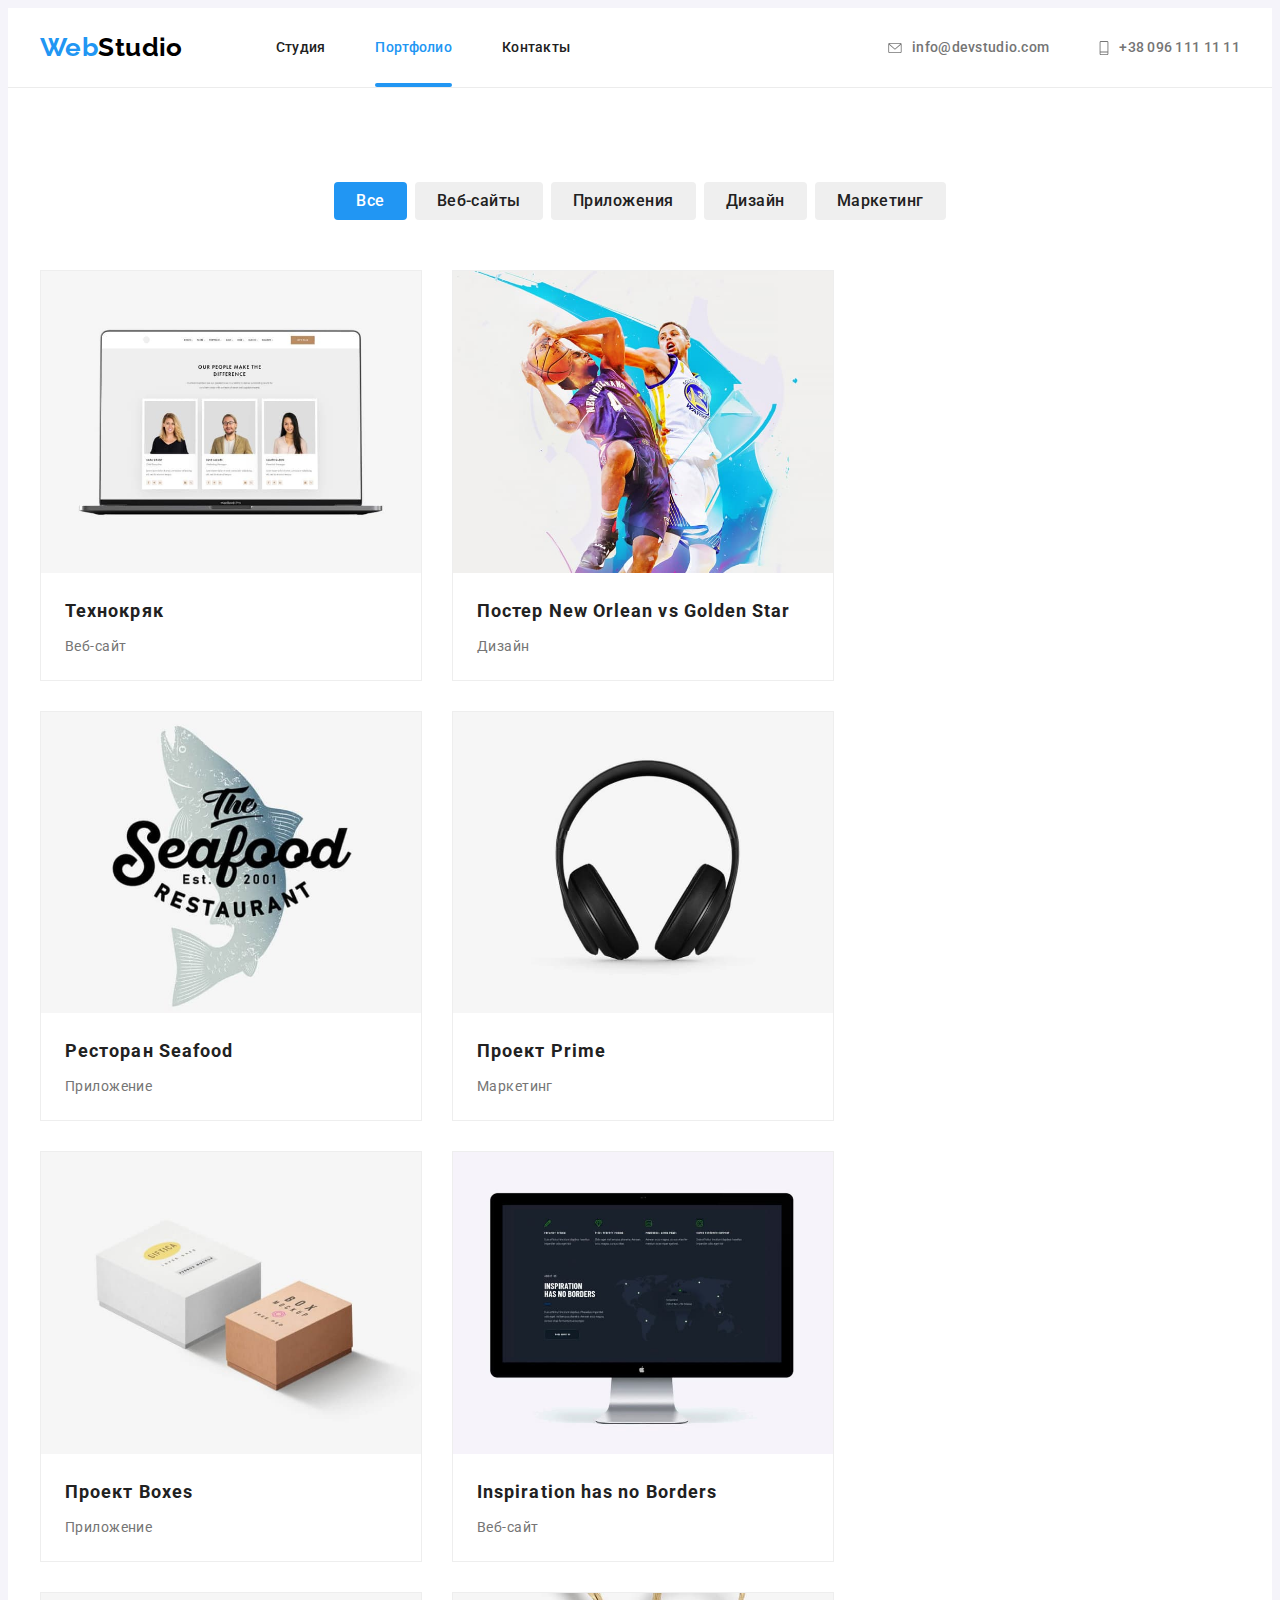
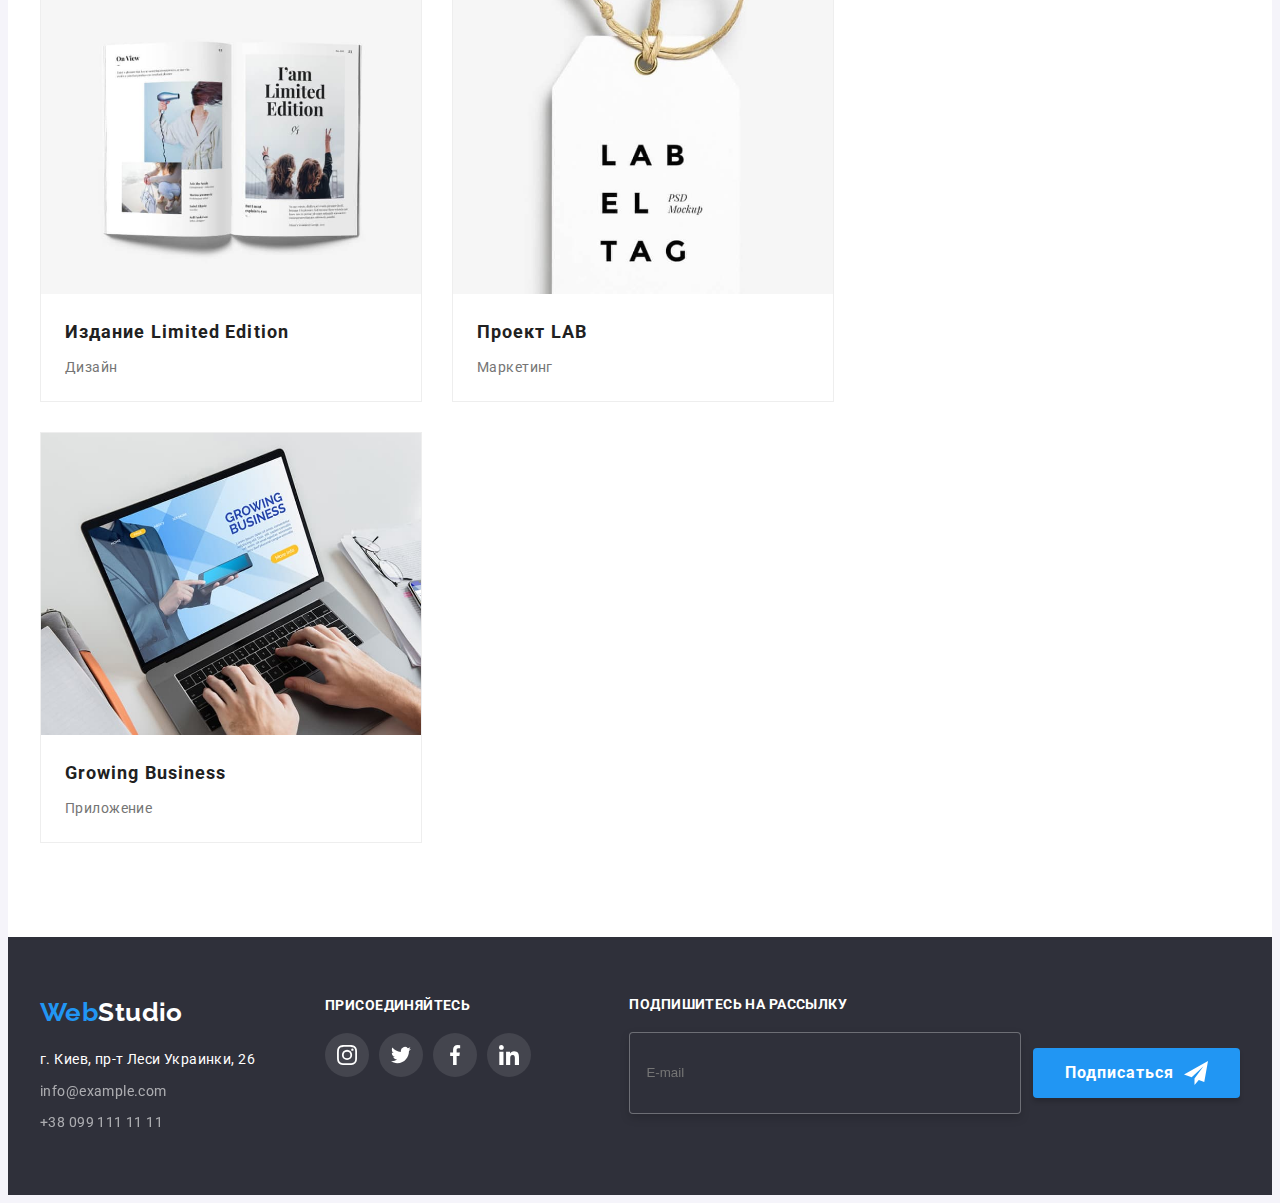
==== commit f21605ac: "add" ====
--- a/portfolio.html
+++ b/portfolio.html
@@ -150,7 +150,7 @@
                                         media="(min-width: 768px)" />
                                     <source
                                         srcset="./images/portfolio/project-phone1.jpg 1x, ./images/portfolio/project-phone1@2x.jpg 2x, ./images/portfolio/project-phone1@3x.jpg 3x"
-                                        media="(min-width: 480px)" />
+                                        media="(max-width: 767px)" />
                                     <img class="portfolio-img" src="./images/portfolio/project-phone1.jpg" alt="Технокряк Веб-сайт">
                                 </picture>
                                 <p class="overlay">Ресурс предлагает комплексные предложения с разным уровнем функционала и сервисов. Все это позволит посетителю получить
@@ -174,7 +174,7 @@
                                         media="(min-width: 768px)" />
                                     <source
                                         srcset="./images/portfolio/project-phone2.jpg 1x, ./images/portfolio/project-phone2@2x.jpg 2x, ./images/portfolio/project-phone2@3x.jpg 3x"
-                                        media="(min-width: 480px)" />
+                                        media="(max-width: 767px)" />
                                     <img class="portfolio-img" src="./images/portfolio/project-phone2.jpg" alt="Технокряк Веб-сайт">
                                 </picture>
                                 <p class="overlay">Ресурс предлагает комплексные предложения с разным уровнем функционала и сервисов. Все это позволит
@@ -199,7 +199,7 @@
                                         media="(min-width: 768px)" />
                                     <source
                                         srcset="./images/portfolio/project-phone3.jpg 1x, ./images/portfolio/project-phone3@2x.jpg 2x, ./images/portfolio/project-phone3@3x.jpg 3x"
-                                        media="(min-width: 480px)" />
+                                        media="(max-width: 767px)" />
                                     <img class="portfolio-img" src="./images/portfolio/project-phone3.jpg" alt="Технокряк Веб-сайт">
                                 </picture>
                                 <p class="overlay">Ресурс предлагает комплексные предложения с разным уровнем функционала и сервисов. Все это позволит
@@ -224,7 +224,7 @@
                                         media="(min-width: 768px)" />
                                     <source
                                         srcset="./images/portfolio/project-phone4.jpg 1x, ./images/portfolio/project-phone4@2x.jpg 2x, ./images/portfolio/project-phone4@3x.jpg 3x"
-                                        media="(min-width: 480px)" />
+                                        media="(max-width: 767px)" />
                                     <img class="portfolio-img" src="./images/portfolio/project-phone4.jpg" alt="Технокряк Веб-сайт">
                                 </picture>
                                 <p class="overlay">Ресурс предлагает комплексные предложения с разным уровнем функционала и сервисов. Все это позволит
@@ -249,7 +249,7 @@
                                         media="(min-width: 768px)" />
                                     <source
                                         srcset="./images/portfolio/project-phone5.jpg 1x, ./images/portfolio/project-phone5@2x.jpg 2x, ./images/portfolio/project-phone5@3x.jpg 3x"
-                                        media="(min-width: 480px)" />
+                                        media="(max-width: 767px)" />
                                     <img class="portfolio-img" src="./images/portfolio/project-phone5.jpg" alt="Технокряк Веб-сайт">
                                 </picture>
                                 <p class="overlay">Ресурс предлагает комплексные предложения с разным уровнем функционала и сервисов. Все это позволит
@@ -274,7 +274,7 @@
                                         media="(min-width: 768px)" />
                                     <source
                                         srcset="./images/portfolio/project-phone6.jpg 1x, ./images/portfolio/project-phone6@2x.jpg 2x, ./images/portfolio/project-phone6@3x.jpg 3x"
-                                        media="(min-width: 480px)" />
+                                        media="(max-width: 767px)" />
                                     <img class="portfolio-img" src="./images/portfolio/project-phone6.jpg" alt="Технокряк Веб-сайт">
                                 </picture>
                                 <p class="overlay">Ресурс предлагает комплексные предложения с разным уровнем функционала и сервисов. Все это позволит
@@ -299,7 +299,7 @@
                                         media="(min-width: 768px)" />
                                     <source
                                         srcset="./images/portfolio/project-phone7.jpg 1x, ./images/portfolio/project-phone7@2x.jpg 2x, ./images/portfolio/project-phone7@3x.jpg 3x"
-                                        media="(min-width: 480px)" />
+                                        media="(max-width: 767px)" />
                                     <img class="portfolio-img" src="./images/portfolio/project-phone7.jpg" alt="Технокряк Веб-сайт">
                                 </picture>
                                 <p class="overlay">Ресурс предлагает комплексные предложения с разным уровнем функционала и сервисов. Все это позволит
@@ -324,7 +324,7 @@
                                         media="(min-width: 768px)" />
                                     <source
                                         srcset="./images/portfolio/project-phone8.jpg 1x, ./images/portfolio/project-phone8@2x.jpg 2x, ./images/portfolio/project-phone8@3x.jpg 3x"
-                                        media="(min-width: 480px)" />
+                                        media="(max-width: 767px)" />
                                     <img class="portfolio-img" src="./images/portfolio/project-phone8.jpg" alt="Технокряк Веб-сайт">
                                 </picture>
                                 <p class="overlay">Ресурс предлагает комплексные предложения с разным уровнем функционала и сервисов. Все это позволит
@@ -349,7 +349,7 @@
                                         media="(min-width: 768px)" />
                                     <source
                                         srcset="./images/portfolio/project-phone9.jpg 1x, ./images/portfolio/project-phone9@2x.jpg 2x, ./images/portfolio/project-phone9@3x.jpg 3x"
-                                        media="(min-width: 480px)" />
+                                        media="(max-width: 767px)" />
                                     <img class="portfolio-img" src="./images/portfolio/project-phone9.jpg" alt="Технокряк Веб-сайт">
                                 </picture>
                                 <p class="overlay">Ресурс предлагает комплексные предложения с разным уровнем функционала и сервисов. Все это позволит
@@ -369,61 +369,63 @@
     </main>
 
     <!-- Footer -->
-    <!-- <footer class="page-footer">
+    <footer class="page-footer">
         <div class="container page-footer-container">
-            <div>
-                <a class="logo page-footer-logo" href="./index.html"><span class="logo__text">Web</span>Studio</a>
-                <address class="address">
-                    <ul class="address-menu list">
-                        <li class="address-menu__item address-menu-opacity">
-                            <a class="address-menu__contact" href="https://goo.gl/maps/cuWvZPxTjKMrRTUg6" target="_blank"
-                                rel="noopener noreferrer">г. Киев, пр-т Леси Украинки, 26</a>
+            <div class="footer-wrapper">
+                <div>
+                    <a class="logo page-footer-logo" href="./index.html"><span class="logo__text">Web</span>Studio</a>
+                    <address class="address">
+                        <ul class="address-menu list">
+                            <li class="address-menu__item address-menu-opacity">
+                                <a class="address-menu__contact" href="https://goo.gl/maps/cuWvZPxTjKMrRTUg6"
+                                    target="_blank" rel="noopener noreferrer">г. Киев, пр-т Леси Украинки, 26</a>
+                            </li>
+                            <li class="address-menu__item">
+                                <a class="address-menu__contact link" href="mailto:info@example.com">info@example.com</a>
+                            </li>
+                            <li class="address-menu__item">
+                                <a class="address-menu__contact link" href="tel:+380991111111">+38 099 111 11 11</a>
+                            </li>
+                        </ul>
+                    </address>
+                </div>
+    
+                <div class="footer-social-container">
+                    <h3 class="footer-social-title">Присоединяйтесь</h3>
+                    <ul class="footer-social list">
+                        <li class="footer-social__item">
+                            <a class="footer-social__link" href="#">
+                                <svg width="20px" height="20px">
+                                    <use href="./images/icons.svg#icon-instagram"></use>
+                                </svg>
+                            </a>
                         </li>
-                        <li class="address-menu__item">
-                            <a class="address-menu__contact link" href="mailto:info@example.com">info@example.com</a>
+                        <li class="footer-social__item">
+                            <a class="footer-social__link" href="#">
+                                <svg width="20px" height="20px">
+                                    <use href="./images/icons.svg#icon-twitter"></use>
+                                </svg>
+                            </a>
                         </li>
-                        <li class="address-menu__item">
-                            <a class="address-menu__contact link" href="tel:+380991111111">+38 099 111 11 11</a>
+                        <li class="footer-social__item">
+                            <a class="footer-social__link" href="#">
+                                <svg width="20px" height="20px">
+                                    <use href="./images/icons.svg#icon-facebook"></use>
+                                </svg>
+                            </a>
+                        </li>
+                        <li class="footer-social__item">
+                            <a class="footer-social__link" href="#">
+                                <svg width="20px" height="20px">
+                                    <use href="./images/icons.svg#icon-linkedin"></use>
+                                </svg>
+                            </a>
                         </li>
                     </ul>
-                </address>
+                </div>
             </div>
     
-            <div>
-                <h3 class="footer-social-title">Присоединяйтесь</h3>
-                <ul class="footer-social list">
-                    <li class="footer-social__item">
-                        <a class="footer-social__link" href="#">
-                            <svg width="20px" height="20px">
-                                <use href="./images/icons.svg#icon-instagram"></use>
-                            </svg>
-                        </a>
-                    </li>
-                    <li class="footer-social__item">
-                        <a class="footer-social__link" href="#">
-                            <svg width="20px" height="20px">
-                                <use href="./images/icons.svg#icon-twitter"></use>
-                            </svg>
-                        </a>
-                    </li>
-                    <li class="footer-social__item">
-                        <a class="footer-social__link" href="#">
-                            <svg width="20px" height="20px">
-                                <use href="./images/icons.svg#icon-facebook"></use>
-                            </svg>
-                        </a>
-                    </li>
-                    <li class="footer-social__item">
-                        <a class="footer-social__link" href="#">
-                            <svg width="20px" height="20px">
-                                <use href="./images/icons.svg#icon-linkedin"></use>
-                            </svg>
-                        </a>
-                    </li>
-                </ul>
-            </div>
-    
-            <form>
+            <form class="form">
                 <p class="footer-form-desc">Подпишитесь на рассылку</p>
                 <div class="footer-form-wrapper">
                     <input type="email" class="footer-form-input" name="user-email" required minlength="2"
@@ -438,64 +440,7 @@
     
         </div>
     
-    </footer> -->
-    
-    <!-- Modal window -->
-    <!-- <div class="backdrop is-hidden" data-modal>
-        <div class="modal">
-            <button type="button" class="button modal-close-btn" data-modal-close>
-                <svg class="modal-close-icon" width="18" height="18">
-                    <use href="images/icons.svg#icon-close-modal"></use>
-                </svg>
-            </button>
-    
-    
-            <form class="modal-form" autocomplete="off">
-                <h2 class="modal-form-title">Оставьте свои данные, мы вам перезвоним</h2>
-                <label class="modal-form-field">
-                    <span class="modal-form-input-desc">Имя</span>
-                    <span class="modal-form-input-wrapper">
-                        <input type="text" class="modal-form-input" name="user-name" required pattern="[a-zA-Zа-яА-яіїІЇ]]+"
-                            minlength="2">
-                        <svg class="modal-form-input-icon" width="18px" height="18px">
-                            <use href="./images/icons.svg#icon-person-black"></use>
-                        </svg>
-                    </span>
-                </label>
-    
-                <label class="modal-form-field">
-                    <span class="modal-form-input-desc">Телефон</span>
-                    <span class="modal-form-input-wrapper">
-                        <input type="tel" class="modal-form-input" name="user-phone" required
-                            pattern="[0-9]{3}-[0-9]{3}-[0-9]{2}-[0-9]{2}" title="xxx-xxx-xx-xx">
-                        <svg class="modal-form-input-icon" width="18px" height="18px">
-                            <use href="./images/icons.svg#icon-phone-black"></use>
-                        </svg>
-                    </span>
-                </label>
-    
-                <label class="modal-form-field">
-                    <span class="modal-form-input-desc">Почта</span>
-                    <span class="modal-form-input-wrapper">
-                        <input type="email" class="modal-form-input" name="user-email" required>
-                        <svg class="modal-form-input-icon" width="18px" height="18px">
-                            <use href="./images/icons.svg#icon-email-black"></use>
-                        </svg>
-                    </span>
-                </label>
-    
-                <label class="modal-form-field modal-form-label">
-                    <span class="modal-form-input-desc">Комментарий</span>
-                    <textarea name="user-message" class="modal-form-message" placeholder="Введите текст"></textarea>
-                </label>
-    
-                <input type="checkbox" id="user-policy" class="modal-form-check visually-hidden" name="user-policy">
-                <label for="user-policy" class="modal-form-check-desk">Соглашаюсь с рассылкой и принимаю&nbsp;<a
-                        class="modal-form-link" href="#">Условия договора</a></label>
-                <button type="submit" class="hero-btn modal-form-btn">Отправить</button>
-            </form>
-        </div>
-    </div> -->
+    </footer>
 
     <script src="./js/mobile-menu.js"></script>
 </body>
--- a/css/main.min.css
+++ b/css/main.min.css
@@ -1 +1 @@
-:root{--primary-font: "Roboto", sans-serif;--secondary-font: "Raleway", sans-serif;--transition-dur-and-func: 250ms cubic-bezier(0.4, 0, 0.2, 1);--primary-color: #212121;--secondary-color: #757575;--accent-color: #2196F3;--main-light: #FFFFFF;--logo-color: #000000;--btn-color: #188CE8;--header-border: #ECECEC;--border-color: #EEEEEE;--icon-color: #AFB1B8;--primary-background: #F5F4FA;--secondary-background: #2F303A;--title-size: 36px;--text-size: 14px}.visually-hidden{position:absolute;white-space:nowrap;width:1px;height:1px;overflow:hidden;border:0;padding:0;clip:rect(0 0 0 0);clip-path:inset(50%);margin:-1px}html{box-sizing:border-box}img{display:block;max-width:100%;height:auto}.list{margin:0;padding:0;list-style:none}.link{text-decoration:none;transition:color var(--transition-dur-and-func)}.link:hover,.link:focus,.lik:active{color:var(--accent-color)}body{font-family:var(--primary-font);font-size:var(--text-size);letter-spacing:.03em;background-color:var(--primary-background);color:var(--primary-color)}.section{padding:94px 0}@media screen and (max-width: 1199px){.section{padding:60px 0}}.container{padding-left:15px;padding-right:15px}@media screen and (min-width: 480px){.container{width:480px;margin-left:auto;margin-right:auto}}@media screen and (min-width: 768px){.container{width:768px}}@media screen and (min-width: 1200px){.container{width:1200px}}@media screen and (max-width: 767px){.mobile-menu{position:fixed;width:100vw;height:100vh;max-height:796px;top:0;left:0;z-index:1000;background-color:var(--main-light);box-shadow:0 0 0 100vmax rgba(0,0,0,.5);opacity:0;visibility:hidden;pointer-events:none;transition:opacity 250ms var(--transition-dur-and-func),visibility 250ms var(--transition-dur-and-func),fill 250ms var(--transition-dur-and-func)}.mobile-menu__close-icon{fill:var(--primary-color)}.mobile-menu__close-icon:hover,.mobile-menu__close-icon:focus{fill:var(--accent-color)}.mobile-menu.is-open{opacity:1;visibility:visible;pointer-events:auto}.mobile-menu__container{position:relative;padding-top:48px;padding-bottom:48px;padding-left:25px}.mobile-menu__close-btn{position:absolute;top:16px;right:15px;background-color:rgba(0,0,0,0);border:none;padding:0;line-height:0}.mobile-nav{margin-bottom:150px}.mobile-nav .mobile-nav__item+.mobile-nav__item{margin-top:32px}.mobile-nav__link{text-decoration:none;font-weight:500;font-size:40px;line-height:1.2;letter-spacing:.02em;color:var(--primary-color)}.mobile-nav__link_active{color:var(--accent-color)}.mobile-contact{margin-bottom:64px}.mobile-contact__item{height:40px}.mobile-contact__item:first-child{margin-bottom:32px}.mobile-contact__link{height:100%;font-weight:500;font-size:24px;line-height:1.2;letter-spacing:.02em;color:var(--secondary-color);transition:font-size 250ms var(--transition-dur-and-func),color 250ms var(--transition-dur-and-func)}.mobile-contact__link:hover,.mobile-contact__link:focus{font-size:34px}.mobile-social{display:flex}.mobile-social__item{position:relative}.mobile-social__link{font-weight:500;font-size:18px;line-height:1.2;letter-spacing:.02em;color:var(--accent-color)}.mobile-social__item:not(:first-child)::before{content:"";border:1px solid rgba(33,33,33,.2);transform:rotate(90deg);width:22px;height:0;margin-right:10px}.mobile-social .mobile-social__item+.mobile-social__item{margin-left:20px}}@media screen and (min-width: 768px){.mobile-menu{display:none}}.hero-btn{padding:10px 32px;border:none;cursor:pointer;font-family:inherit;font-weight:700;font-size:16px;line-height:1.9;box-shadow:0px 4px 4px rgba(0,0,0,.15);border-radius:4px;letter-spacing:.06em;background-color:var(--accent-color);color:var(--main-light);transition:background-color var(--transition-dur-and-func)}.hero-btn:hover,.hero-btn:focus{background-color:var(--btn-color)}.backdrop{position:fixed;z-index:100;top:0;left:0;width:100%;height:100%;background-color:rgba(0,0,0,.2);transition:opacity var(--transition-dur-and-func),visibility var(--transition-dur-and-func)}.backdrop.is-hidden{opacity:0;visibility:hidden;pointer-events:none}.modal{position:absolute;min-width:528px;min-height:581px;left:50%;top:50%;transform:translate(-50%, -50%);background:var(--main-light);box-shadow:0px 1px 3px rgba(0,0,0,.12),0px 1px 1px rgba(0,0,0,.14),0px 2px 1px rgba(0,0,0,.2);border-radius:4px}.modal-close-btn{position:absolute;top:8px;right:8px;display:flex;justify-content:center;align-items:center;padding:0;width:30px;height:30px;border-radius:50%;background-color:var(--main-light);color:var(--logo-color);border:1px solid rgba(0,0,0,.1)}.modal-close-icon{transition:fill var(--transition-dur-and-func)}.modal-close-btn:hover .modal-close-icon,.modal-close-btn:focus .modal-close-icon{fill:var(--accent-color)}.modal-form{display:flex;flex-direction:column;padding:40px}.modal-form-title{margin-top:0;margin-bottom:12px;text-align:center;font-size:20px;line-height:1.2}.modal-form-field{margin-bottom:10px}.modal-form-label{margin-bottom:20px}.modal-form-input-desc{display:block;margin-bottom:4px;font-size:12px;line-height:1.2;letter-spacing:.01em;color:var(--secondary-color)}.modal-form-input-wrapper{display:block;position:relative}.modal-form-input{padding-left:42px;width:100%;height:40px;border:1px solid rgba(33,33,33,.2);border-radius:4px;transition:border-color var(--transition-dur-and-func)}.modal-form-input:focus{outline:none;border-color:var(--accent-color)}.modal-form-input-icon{position:absolute;top:50%;left:12px;transform:translateY(-50%);transition:fill var(--transition-dur-and-func)}.modal-form-input:focus+.modal-form-input-icon{fill:var(--accent-color)}.modal-form-message{display:block;padding:12px 16px;width:100%;height:120px;resize:none;border:1px solid rgba(33,33,33,.2);border-radius:4px;transition:border-color var(--transition-dur-and-func)}.modal-form-message:focus{outline:none;border-color:var(--accent-color)}.modal-form-message::placeholder{color:rgba(117,117,117,.5)}.modal-form-check-desk{display:flex;align-items:center;justify-content:center;margin-bottom:30px;font-size:14px;line-height:1.7;color:var(--secondary-color)}.modal-form-check-desk::before{display:block;margin-right:7px;width:16px;height:15px;content:"";cursor:pointer;border:2px solid var(--primary-color);border-radius:4px}.modal-form-check:checked+.modal-form-check-desk::before{background-color:var(--accent-color);background-image:url("../images/icon-check.svg");background-repeat:no-repeat;background-position:center;background-size:contain;border-color:rgba(0,0,0,0)}.modal-form-check:focus+.modal-form-check-desk::before{outline:2px solid rgba(0,0,0,.06)}.modal-form-link{text-decoration:underline;color:var(--accent-color)}.modal-form-btn{padding:10px 55px;align-self:center;border:rgba(0,0,0,0)}.logo{font-family:var(--secondary-font);font-weight:700;font-size:26px;line-height:1.2;text-decoration:none;color:var(--logo-color)}.logo__text{color:var(--accent-color)}@media screen and (max-width: 1199px){.page-header-container{justify-content:space-between}.contact-list .contact__item+.contact__item{margin-top:10px}.contact__wrapper-top .contact__link{padding-top:16px}.contact__wrapper-bottom .contact__link{padding-bottom:16px}}@media screen and (max-width: 767px){.site-nav{display:none}.contact-list{display:none}}.page-header-container{display:flex;align-items:center}.page-header{padding-top:16px;padding-bottom:16px}.mobile-menu-open{background-color:rgba(0,0,0,0);border:none;padding:0;line-height:0;transition:fill 250ms var(--transition-dur-and-func)}.mobile-menu-open__icon{fill:var(--primary-color)}.mobile-menu-open__icon:hover,.mobile-menu-open__icon:focus{fill:var(--accent-color)}@media screen and (min-width: 768px){.mobile-menu-open{display:none}}.site-nav-list{display:flex;align-items:center}.site-nav-list .site-nav__item+.site-nav__item{margin-left:50px}.site-nav__link{position:relative;display:block;padding-top:32px;padding-bottom:32px;font-weight:500;line-height:1.1;letter-spacing:.02em;color:var(--primary-color)}.site-nav__link_active{color:var(--accent-color)}.site-nav__link_active:after{position:absolute;display:inline-block;content:"";width:100%;height:4px;bottom:0;right:0;z-index:2;background:var(--accent-color);border-radius:2px}.contact__link{font-weight:500;font-size:12px;line-height:1.2;letter-spacing:.02em;color:var(--secondary-color)}.contact__link_icon{transition:color 250ms var(--transition-dur-and-func);fill:currentColor}.contact__icon{margin-right:8px}@media screen and (min-width: 1200px){.site-nav-list{margin-left:93px}.contact-list{display:flex;margin-left:auto}.contact-list .contact__item+.contact__item{margin-left:50px}.contact__link{display:flex;align-items:center;padding-top:32px;padding-bottom:32px;font-size:14px;line-height:1.1}.contact__icon{margin-right:10px}}.hero{max-width:480px;height:400px;margin-left:auto;margin-right:auto;padding:118px 0;text-align:center;background-color:var(--secondary-background);background-repeat:no-repeat;background-position:center;background-image:linear-gradient(rgba(47, 48, 58, 0.4), rgba(47, 48, 58, 0.4)),url("../images/studio/hero/hero-phone.jpg");background-size:480px 400px}.hero-title{margin-top:0;margin-bottom:30px;white-space:pre-line;text-transform:uppercase;font-weight:900;font-size:26px;line-height:1.6;letter-spacing:.06em;color:var(--main-light)}@media screen and (max-width: 767px)and (min-device-pixel-ratio: 2)and (min-width: 480px),screen and (max-width: 767px)and (min-resolution: 192dpi)and (min-width: 480px),screen and (max-width: 767px)and (min-resolution: 2dppx)and (min-width: 480px){.hero{background-image:linear-gradient(rgba(47, 48, 58, 0.4), rgba(47, 48, 58, 0.4)),url("../images/studio/hero/hero-phone@2x.jpg")}}@media screen and (max-width: 767px)and (min-device-pixel-ratio: 3)and (min-width: 480px),screen and (max-width: 767px)and (min-resolution: 288dpi)and (min-width: 480px),screen and (max-width: 767px)and (min-resolution: 3dppx)and (min-width: 480px){.hero{background-image:linear-gradient(rgba(47, 48, 58, 0.4), rgba(47, 48, 58, 0.4)),url("../images/studio/hero/hero-phone@3x.jpg")}}@media screen and (min-width: 768px)and (max-width: 1199px){.hero{max-width:768px;height:400px;background-image:linear-gradient(rgba(47, 48, 58, 0.4), rgba(47, 48, 58, 0.4)),url("../images/studio/hero/hero-tablet.jpg");background-size:768px 400px}}@media screen and (min-width: 768px)and (max-width: 1199px)and (min-device-pixel-ratio: 2)and (min-width: 768px)and (max-width: 1199px),screen and (min-width: 768px)and (max-width: 1199px)and (min-resolution: 192dpi)and (min-width: 768px)and (max-width: 1199px),screen and (min-width: 768px)and (max-width: 1199px)and (min-resolution: 2dppx)and (min-width: 768px)and (max-width: 1199px){.hero{background-image:linear-gradient(rgba(47, 48, 58, 0.4), rgba(47, 48, 58, 0.4)),url("../images/studio/hero/hero-tablet@2x.jpg")}}@media screen and (min-width: 768px)and (max-width: 1199px)and (min-device-pixel-ratio: 3)and (min-width: 768px)and (max-width: 1199px),screen and (min-width: 768px)and (max-width: 1199px)and (min-resolution: 288dpi)and (min-width: 768px)and (max-width: 1199px),screen and (min-width: 768px)and (max-width: 1199px)and (min-resolution: 3dppx)and (min-width: 768px)and (max-width: 1199px){.hero{background-image:linear-gradient(rgba(47, 48, 58, 0.4), rgba(47, 48, 58, 0.4)),url("../images/studio/hero/hero-tablet@3x.jpg")}}@media screen and (min-width: 1200px){.hero{padding:200px 0;max-width:1600px;height:600px;background-image:linear-gradient(rgba(47, 48, 58, 0.4), rgba(47, 48, 58, 0.4)),url("../images/studio/hero/hero-desktop.jpg");background-size:1600px 600px}}@media screen and (min-width: 1200px)and (min-device-pixel-ratio: 2)and (min-width: 1200px),screen and (min-width: 1200px)and (min-resolution: 192dpi)and (min-width: 1200px),screen and (min-width: 1200px)and (min-resolution: 2dppx)and (min-width: 1200px){.hero{background-image:linear-gradient(rgba(47, 48, 58, 0.4), rgba(47, 48, 58, 0.4)),url("../images/studio/hero/hero-desktop@2x.jpg")}}@media screen and (min-width: 1200px)and (min-device-pixel-ratio: 3)and (min-width: 1200px),screen and (min-width: 1200px)and (min-resolution: 288dpi)and (min-width: 1200px),screen and (min-width: 1200px)and (min-resolution: 3dppx)and (min-width: 1200px){.hero{background-image:linear-gradient(rgba(47, 48, 58, 0.4), rgba(47, 48, 58, 0.4)),url("../images/studio/hero/hero-desktop@3x.jpg")}}@media screen and (min-width: 1200px){.hero-title{font-weight:900;font-size:44px;line-height:1.4}}.page-about{background-color:var(--main-light)}@media screen and (min-width: 768px)and (max-width: 1199px){.about{display:flex;flex-wrap:wrap;gap:30px}.about__item{width:calc((100% - 30px)/2)}}.about-overlay{margin-bottom:30px;display:flex;justify-content:center;align-items:center;height:120px;background-color:var(--primary-background)}.about__icon{width:100%}.about__title{margin-top:0;margin-bottom:10px;text-align:center;font-size:var(--text-size);line-height:1.1;text-transform:uppercase}.about__text{margin-top:0;margin-bottom:0;line-height:1.7;color:var(--secondary-color)}@media screen and (min-width: 1200px){.about{display:flex;gap:30px}.about__item{width:calc((100% - 90px)/4)}}@media screen and (max-width: 1199px){.wedo{display:none}}.wedo{padding-top:0;background-color:var(--main-light)}.section-title{margin-top:0;margin-bottom:50px;text-align:center;font-size:var(--title-size);line-height:1.2}.wedo-list{display:flex}.wedo-item{width:calc((100% - 60px)/3);margin-right:30px}.wedo-item:last-child{margin-right:0}.wedo-thumb{position:relative}.wedo-actions{position:absolute;bottom:0;right:0;width:100%;height:70px;background-color:rgba(47,48,58,.8)}.wedo-text{margin-top:0;margin-bottom:0;padding:27px 82px;font-weight:700;line-height:1.1;text-align:center;text-transform:uppercase;color:var(--main-light)}.team-list{display:flex;flex-wrap:wrap;text-align:center}@media screen and (max-width: 767px){.team-list{justify-content:center}}@media screen and (min-width: 768px){.team-list{gap:30px}}@media screen and (max-width: 1199px){.section-title{margin-bottom:30px}}.team-item{background-color:var(--main-light);box-shadow:0px 1px 3px rgba(0,0,0,.12),0px 1px 1px rgba(0,0,0,.14),0px 2px 1px rgba(0,0,0,.2);border-radius:0px 0px 4px 4px}@media screen and (max-width: 767px){.team-item:not(:last-child){margin-bottom:30px}}@media screen and (max-width: 767px){.team-item{max-width:450px}}@media screen and (min-width: 768px)and (max-width: 1199px){.team-item{width:calc((100% - 30px)/2)}}@media screen and (min-width: 1200px){.team-item{width:calc((100% - 90px)/4)}}.team-name{padding-top:30px;margin-top:0;margin-bottom:10px;font-weight:500;font-size:16px;line-height:1.2}.team-profession{margin-top:0;margin-bottom:16px;font-size:16px;line-height:1.2;color:var(--secondary-color)}.team-social-list{padding-bottom:24px;gap:10px;display:flex;justify-content:center}@media screen and (min-width: 1200px){.team-social-list{padding-bottom:30px}}.team-social-item{width:44px;height:44px}.team-social-link{width:100%;height:100%;display:flex;justify-content:center;align-items:center;border-radius:50%;fill:var(--icon-color);transition:background-color var(--transition-dur-and-func),fill var(--transition-dur-and-func)}.team-social-link:hover,.team-social-link:focus{fill:var(--main-light);background-color:var(--accent-color)}.clients{background-color:var(--main-light)}.clients-list{display:flex;gap:30px}@media screen and (max-width: 1199px){.clients-list{flex-wrap:wrap;justify-content:center}}.clients-item{width:210px;height:92px}@media screen and (min-width: 768px){.clients-item{width:226px}}@media screen and (min-width: 1200px){.clients-item{width:170px}}.clients-link{height:92px;display:flex;justify-content:center;align-items:center;width:100%;height:100%;border:1px solid var(--icon-color);border-radius:4px;fill:var(--icon-color);transition:fill var(--transition-dur-and-func),border var(--transition-dur-and-func)}.clients-link:hover,.clients-link:focus{fill:var(--accent-color);border:1px solid var(--accent-color)}.portfolio{background-color:var(--main-light)}.filter-list{display:flex}@media screen and (max-width: 767px){.filter-list{margin-bottom:40px;flex-wrap:wrap}}@media screen and (min-width: 768px)and (max-width: 1199px){.filter-list{margin-bottom:30px;justify-content:center}}@media screen and (min-width: 1200px){.filter-list{margin-bottom:50px;justify-content:center}}.filter-list .filter-item+.filter-item{margin-left:8px}@media screen and (max-width: 767px){.filter-item:nth-child(-n+3){margin-bottom:15px}}.filter-btn{padding:6px 22px;border:none;cursor:pointer;font-family:var(--primary-font);font-weight:500;font-size:16px;line-height:1.6;letter-spacing:.03em;color:var(--primary-color);border-radius:4px;transition:color var(--transition-dur-and-func),background-color var(--transition-dur-and-func),box-shadow var(--transition-dur-and-func)}.filter-btn:hover,.filter-btn:focus,.filter-btn:active{color:var(--main-light);background-color:var(--accent-color);box-shadow:0px 3px 1px rgba(0,0,0,.1),0px 1px 2px rgba(0,0,0,.08),0px 2px 2px rgba(0,0,0,.12);border-radius:4px}.current-btn{color:var(--main-light);background-color:var(--accent-color)}@media screen and (min-width: 768px){.portfolio-list{display:flex;flex-wrap:wrap;gap:30px}}.portfolio-item{background-color:var(--main-light);border:1px solid var(--border-color)}@media screen and (max-width: 767px){.portfolio-item{margin-bottom:30px;max-width:450px}}@media screen and (min-width: 768px)and (max-width: 1199px){.portfolio-item{width:calc((100% - 30px)/2)}}@media screen and (min-width: 1200px){.portfolio-item{width:calc((100% - 60px)/3)}}.portfolio-link{transition:box-shadow var(--transition-dur-and-func)}.portfolio-link:hover{display:block;box-shadow:0px 1px 1px rgba(0,0,0,.12),0px 4px 4px rgba(0,0,0,.06),1px 4px 6px rgba(0,0,0,.16)}.portfolio-list-img-wrapper{position:relative;overflow:hidden}.overlay{position:absolute;top:0;left:0;overflow:auto;width:100%;height:100%;padding:63px 24px;margin-top:0;margin-bottom:0;font-size:18px;line-height:1.6;transform:translate(0, 100%);transition:transform var(--transition-dur-and-func);background:rgba(33,150,243,.9);color:var(--main-light)}.portfolio-link:hover .overlay,.portfolio-link:focus .overlay{transform:translate(0, 0)}.portfolio-card-wrapper{padding:20px 24px 20px 24px}.portfolio-subtitle{margin-top:0;margin-bottom:4px;font-size:18px;line-height:2;letter-spacing:.06em;color:var(--primary-color)}.portfolio-text{margin-top:0;margin-bottom:0;line-height:1.9;color:var(--secondary-color)}.page-footer{padding-top:60px;padding-bottom:60px;background-color:var(--secondary-background)}@media screen and (max-width: 1199px){.page-footer-container{display:flex;flex-direction:column;text-align:center}}@media screen and (min-width: 1200px){.page-footer-container{display:flex;justify-content:space-between}}@media screen and (min-width: 768px)and (max-width: 1199px){.footer-wrapper{display:flex;justify-content:space-around;margin-bottom:60px}}@media screen and (min-width: 1200px){.footer-wrapper{display:flex;justify-content:space-between}}.page-footer-logo{color:var(--main-light)}.address{margin-top:20px}@media screen and (max-width: 767px){.address-menu{margin-bottom:60px}}.address-menu__item{margin-bottom:8px}.address-menu__item:last-child{margin-bottom:0}.address-menu-opacity>a{opacity:1}.address-menu__contact{text-decoration:none;font-style:normal;font-weight:400;line-height:1.7;color:var(--main-light);opacity:.6;transition:color var(--transition-dur-and-func)}.footer-social-title{margin-top:0;margin-bottom:20px;font-size:14px;line-height:1,1;text-transform:uppercase;color:var(--main-light)}@media screen and (min-width: 1200px){.footer-social-container{margin-left:70px}}.footer-social{gap:10px;display:flex;justify-content:center}@media screen and (max-width: 767px){.footer-social{margin-bottom:60px}}.footer-social__item{width:44px;height:44px}.footer-social__link{width:100%;height:100%;display:flex;justify-content:center;align-items:center;border-radius:50%;fill:var(--main-light);background:rgba(255,255,255,.1);transition:background-color var(--transition-dur-and-func)}.footer-social__link:hover,.footer-social__link:focus{background-color:var(--accent-color)}@media screen and (max-width: 767px)and (min-width: 1199px){.form{display:flex;flex-direction:column;align-items:center}}@media screen and (max-width: 1199px){.footer-form-wrapper{display:flex;flex-direction:column;align-items:center}}@media screen and (min-width: 1200px){.footer-form-wrapper{display:flex;justify-content:center;align-items:center}}.footer-form-desc{margin-top:0;margin-bottom:20px;font-weight:700;font-size:14px;line-height:1.1;text-transform:uppercase;color:var(--main-light)}.footer-form-input{outline:none;padding:15px 16px;max-width:450px;height:50px;border:1px solid rgba(255,255,255,.3);filter:drop-shadow(0px 4px 4px rgba(0, 0, 0, 0.15));border-radius:4px;background-color:var(--secondary-background);color:var(--main-light);transition:border-color var(--transition-dur-and-func)}.footer-form-input:focus{border-color:var(--accent-color)}@media screen and (min-width: 480px)and (max-width: 1199px){.footer-form-input{width:450px}}@media screen and (max-width: 1199px){.footer-form-input{margin-bottom:20px}}@media screen and (min-width: 1200px){.footer-form-input{margin-right:12px;width:358px;height:50px}}.footer-form-btn{display:flex;align-items:center;justify-content:center;margin:0 auto;min-width:200px;height:50px}.footer-form-icon{display:flex;justify-content:center;align-items:center;margin-left:10px;fill:var(--main-light)}/*# sourceMappingURL=main.min.css.map */+:root{--primary-font: "Roboto", sans-serif;--secondary-font: "Raleway", sans-serif;--transition-dur-and-func: 250ms cubic-bezier(0.4, 0, 0.2, 1);--primary-color: #212121;--secondary-color: #757575;--accent-color: #2196F3;--main-light: #FFFFFF;--logo-color: #000000;--btn-color: #188CE8;--header-border: #ECECEC;--border-color: #EEEEEE;--icon-color: #AFB1B8;--primary-background: #F5F4FA;--secondary-background: #2F303A;--title-size: 36px;--text-size: 14px}.visually-hidden{position:absolute;white-space:nowrap;width:1px;height:1px;overflow:hidden;border:0;padding:0;clip:rect(0 0 0 0);clip-path:inset(50%);margin:-1px}html{box-sizing:border-box}img{display:block;max-width:100%;height:auto}.list{margin:0;padding:0;list-style:none}.link{text-decoration:none;transition:color var(--transition-dur-and-func)}.link:hover,.link:focus,.lik:active{color:var(--accent-color)}body{font-family:var(--primary-font);font-size:var(--text-size);letter-spacing:.03em;background-color:var(--primary-background);color:var(--primary-color)}.section{padding:94px 0}@media screen and (max-width: 1199px){.section{padding:60px 0}}.container{padding-left:15px;padding-right:15px}@media screen and (min-width: 480px){.container{width:480px;margin-left:auto;margin-right:auto}}@media screen and (min-width: 768px){.container{width:768px}}@media screen and (min-width: 1200px){.container{width:1200px}}@media screen and (min-width: 768px){.mobile-menu{display:none}}.mobile-menu{padding:48px 10px 48px 40px;position:fixed;width:100%;height:100%;top:0;left:0;z-index:1000;background-color:var(--main-light);box-shadow:0 0 0 100vmax rgba(0,0,0,.5);flex-direction:column;right:0;opacity:0;visibility:hidden;pointer-events:none;transition:opacity 250ms var(--transition-dur-and-func),visibility 250ms var(--transition-dur-and-func),fill 250ms var(--transition-dur-and-func)}.mobile-menu__close-icon{fill:var(--primary-color)}.mobile-menu__close-icon:hover,.mobile-menu__close-icon:focus{fill:var(--accent-color)}.mobile-menu.is-open{opacity:1;visibility:visible;pointer-events:auto}.mobile-menu__container{position:relative}.mobile-menu__close-btn{position:absolute;top:16px;right:15px;background-color:rgba(0,0,0,0);border:none;padding:0;line-height:0}.mobile-nav{margin-bottom:250px}.mobile-nav .mobile-nav__item+.mobile-nav__item{margin-top:32px}.mobile-nav__link{text-decoration:none;font-weight:500;font-size:40px;line-height:1.2;letter-spacing:.02em;color:var(--primary-color)}.mobile-nav__link_active{color:var(--accent-color)}.mobile-contact{margin-bottom:64px}.mobile-contact__item{height:40px}.mobile-contact__item:first-child{margin-bottom:32px}.mobile-contact__link{height:100%;font-weight:500;font-size:24px;line-height:1.2;letter-spacing:.02em;color:var(--secondary-color);transition:font-size 250ms var(--transition-dur-and-func),color 250ms var(--transition-dur-and-func)}.mobile-contact__link:hover,.mobile-contact__link:focus{font-size:34px}.mobile-social{display:flex;flex-wrap:wrap}.mobile-social__item{position:relative}.mobile-social__link{font-weight:500;font-size:18px;line-height:1.2;letter-spacing:.02em;color:var(--accent-color)}.mobile-social__item:not(:first-child)::before{content:"";border:1px solid rgba(33,33,33,.2);transform:rotate(90deg);width:22px;height:0;margin-right:10px}.mobile-social .mobile-social__item+.mobile-social__item{margin-left:20px}.hero-btn{padding:10px 32px;border:none;cursor:pointer;font-family:inherit;font-weight:700;font-size:16px;line-height:1.9;box-shadow:0px 4px 4px rgba(0,0,0,.15);border-radius:4px;letter-spacing:.06em;background-color:var(--accent-color);color:var(--main-light);transition:background-color var(--transition-dur-and-func)}.hero-btn:hover,.hero-btn:focus{background-color:var(--btn-color)}.backdrop{position:fixed;z-index:100;top:0;left:0;width:100%;height:100%;background-color:rgba(0,0,0,.2);transition:opacity var(--transition-dur-and-func),visibility var(--transition-dur-and-func)}.backdrop.is-hidden{opacity:0;visibility:hidden;pointer-events:none}.modal{position:absolute;width:450px;left:50%;top:50%;transform:translate(-50%, -50%);background:var(--main-light);box-shadow:0px 1px 3px rgba(0,0,0,.12),0px 1px 1px rgba(0,0,0,.14),0px 2px 1px rgba(0,0,0,.2);border-radius:4px}@media screen and (max-width: 439px){.modal{width:320px}}@media screen and (min-width: 1200px){.modal{width:528px}}.modal-close-btn{position:absolute;top:8px;right:8px;display:flex;justify-content:center;align-items:center;padding:0;width:30px;height:30px;border-radius:50%;background-color:var(--main-light);color:var(--logo-color);border:1px solid rgba(0,0,0,.1)}.modal-close-icon{transition:fill var(--transition-dur-and-func)}.modal-close-btn:hover .modal-close-icon,.modal-close-btn:focus .modal-close-icon{fill:var(--accent-color)}.modal-form{display:flex;flex-direction:column;padding:40px}.modal-form-title{margin-top:0;margin-bottom:12px;text-align:center;font-size:20px;line-height:1.2}.modal-form-field{margin-bottom:10px}.modal-form-label{margin-bottom:20px}.modal-form-input-desc{display:block;margin-bottom:4px;font-size:12px;line-height:1.2;letter-spacing:.01em;color:var(--secondary-color)}.modal-form-input-wrapper{display:block;position:relative}.modal-form-input{padding-left:42px;width:100%;height:40px;border:1px solid rgba(33,33,33,.2);border-radius:4px;transition:border-color var(--transition-dur-and-func)}.modal-form-input:focus{outline:none;border-color:var(--accent-color)}.modal-form-input-icon{position:absolute;top:50%;left:12px;transform:translateY(-50%);transition:fill var(--transition-dur-and-func)}.modal-form-input:focus+.modal-form-input-icon{fill:var(--accent-color)}.modal-form-message{display:block;padding:12px 16px;width:100%;height:120px;resize:none;border:1px solid rgba(33,33,33,.2);border-radius:4px;transition:border-color var(--transition-dur-and-func)}.modal-form-message:focus{outline:none;border-color:var(--accent-color)}.modal-form-message::placeholder{color:rgba(117,117,117,.5)}.modal-form-check-desk{display:flex;align-items:center;justify-content:center;margin-bottom:30px;font-size:12px;line-height:1.2;color:var(--secondary-color)}.modal-form-check-desk::before{display:block;margin-right:7px;width:16px;height:15px;content:"";cursor:pointer;border:2px solid var(--primary-color);border-radius:4px}.modal-form-check:checked+.modal-form-check-desk::before{background-color:var(--accent-color);background-image:url("../images/icon-check.svg");background-repeat:no-repeat;background-position:center;background-size:contain;border-color:rgba(0,0,0,0)}.modal-form-check:focus+.modal-form-check-desk::before{outline:2px solid rgba(0,0,0,.06)}@media screen and (min-width: 1200px){.modal-form-check-desk{font-size:14px;line-height:1.7}}.modal-form-link{text-decoration:underline;color:var(--accent-color)}.modal-form-btn{padding:10px 55px;align-self:center;border:rgba(0,0,0,0)}.logo{font-family:var(--secondary-font);font-weight:700;font-size:26px;line-height:1.2;text-decoration:none;color:var(--logo-color)}.logo__text{color:var(--accent-color)}@media screen and (max-width: 1199px){.page-header-container{justify-content:space-between}.contact-list .contact__item+.contact__item{margin-top:10px}.contact__wrapper-top .contact__link{padding-top:16px}.contact__wrapper-bottom .contact__link{padding-bottom:16px}}@media screen and (max-width: 767px){.site-nav{display:none}.contact-list{display:none}.page-header{padding-top:16px;padding-bottom:16px}}.page-header{border-bottom:1px solid var(--header-border);background-color:var(--main-light)}.page-header-container{display:flex;align-items:center}.mobile-menu-open{background-color:rgba(0,0,0,0);border:none;padding:0;line-height:0;transition:fill 250ms var(--transition-dur-and-func)}.mobile-menu-open__icon{fill:var(--primary-color)}.mobile-menu-open__icon:hover,.mobile-menu-open__icon:focus{fill:var(--accent-color)}@media screen and (min-width: 768px){.mobile-menu-open{display:none}}.site-nav-list{display:flex;align-items:center}.site-nav-list .site-nav__item+.site-nav__item{margin-left:50px}.site-nav__link{position:relative;display:block;padding-top:32px;padding-bottom:32px;font-weight:500;line-height:1.1;letter-spacing:.02em;color:var(--primary-color)}.site-nav__link_active{color:var(--accent-color)}.site-nav__link_active:after{position:absolute;display:inline-block;content:"";width:100%;height:4px;bottom:0;right:0;z-index:2;background:var(--accent-color);border-radius:2px}.contact__link{font-weight:500;font-size:12px;line-height:1.2;letter-spacing:.02em;color:var(--secondary-color)}.contact__link_icon{transition:color 250ms var(--transition-dur-and-func);fill:currentColor}.contact__icon{margin-right:8px}@media screen and (min-width: 1200px){.site-nav-list{margin-left:93px}.contact-list{display:flex;margin-left:auto}.contact-list .contact__item+.contact__item{margin-left:50px}.contact__link{display:flex;align-items:center;padding-top:32px;padding-bottom:32px;font-size:14px;line-height:1.1}.contact__icon{margin-right:10px}}.hero{max-width:480px;height:400px;margin-left:auto;margin-right:auto;padding:118px 0;text-align:center;background-color:var(--secondary-background);background-repeat:no-repeat;background-position:center;background-image:linear-gradient(rgba(47, 48, 58, 0.4), rgba(47, 48, 58, 0.4)),url("../images/studio/hero/hero-phone.jpg");background-size:480px 400px}@media screen and (max-width: 767px)and (min-device-pixel-ratio: 2)and (max-width: 767px),screen and (max-width: 767px)and (min-resolution: 192dpi)and (max-width: 767px),screen and (max-width: 767px)and (min-resolution: 2dppx)and (max-width: 767px){.hero{background-image:linear-gradient(rgba(47, 48, 58, 0.4), rgba(47, 48, 58, 0.4)),url("../images/studio/hero/hero-phone@2x.jpg")}}@media screen and (max-width: 767px)and (min-device-pixel-ratio: 3)and (max-width: 767px),screen and (max-width: 767px)and (min-resolution: 288dpi)and (max-width: 767px),screen and (max-width: 767px)and (min-resolution: 3dppx)and (max-width: 767px){.hero{background-image:linear-gradient(rgba(47, 48, 58, 0.4), rgba(47, 48, 58, 0.4)),url("../images/studio/hero/hero-phone@3x.jpg")}}@media screen and (min-width: 768px)and (max-width: 1199px){.hero{max-width:768px;height:400px;background-image:linear-gradient(rgba(47, 48, 58, 0.4), rgba(47, 48, 58, 0.4)),url("../images/studio/hero/hero-tablet.jpg");background-size:768px 400px}}@media screen and (min-device-pixel-ratio: 2)and (min-width: 768px)and (max-width: 1199px),screen and (min-resolution: 192dpi)and (min-width: 768px)and (max-width: 1199px),screen and (min-resolution: 2dppx)and (min-width: 768px)and (max-width: 1199px){.hero{background-image:linear-gradient(rgba(47, 48, 58, 0.4), rgba(47, 48, 58, 0.4)),url("../images/studio/hero/hero-tablet@2x.jpg")}}@media screen and (min-device-pixel-ratio: 3)and (min-width: 768px)and (max-width: 1199px),screen and (min-resolution: 288dpi)and (min-width: 768px)and (max-width: 1199px),screen and (min-resolution: 3dppx)and (min-width: 768px)and (max-width: 1199px){.hero{background-image:linear-gradient(rgba(47, 48, 58, 0.4), rgba(47, 48, 58, 0.4)),url("../images/studio/hero/hero-tablet@3x.jpg")}}@media screen and (min-width: 1200px){.hero{padding:200px 0;max-width:1600px;height:600px;background-image:linear-gradient(rgba(47, 48, 58, 0.4), rgba(47, 48, 58, 0.4)),url("../images/studio/hero/hero-desktop.jpg");background-size:1600px 600px}}@media screen and (min-device-pixel-ratio: 2)and (min-width: 1200px),screen and (min-resolution: 192dpi)and (min-width: 1200px),screen and (min-resolution: 2dppx)and (min-width: 1200px){.hero{background-image:linear-gradient(rgba(47, 48, 58, 0.4), rgba(47, 48, 58, 0.4)),url("../images/studio/hero/hero-desktop@2x.jpg")}}@media screen and (min-device-pixel-ratio: 3)and (min-width: 1200px),screen and (min-resolution: 288dpi)and (min-width: 1200px),screen and (min-resolution: 3dppx)and (min-width: 1200px){.hero{background-image:linear-gradient(rgba(47, 48, 58, 0.4), rgba(47, 48, 58, 0.4)),url("../images/studio/hero/hero-desktop@3x.jpg")}}.hero-title{margin-top:0;margin-bottom:30px;white-space:pre-line;text-transform:uppercase;font-weight:900;font-size:26px;line-height:1.6;letter-spacing:.06em;color:var(--main-light)}@media screen and (min-width: 1200px){.hero-title{font-size:44px;line-height:1.36}}.page-about{background-color:var(--main-light)}@media screen and (min-width: 768px)and (max-width: 1199px){.about{display:flex;flex-wrap:wrap;gap:30px}}@media screen and (min-width: 1200px){.about{display:flex;gap:30px}}@media screen and (min-width: 768px)and (max-width: 1199px){.about__item{width:calc((100% - 30px)/2)}}@media screen and (min-width: 1200px){.about__item{width:calc((100% - 90px)/4)}}.about-overlay{margin-bottom:30px;display:flex;justify-content:center;align-items:center;height:120px;background-color:var(--primary-background)}.about__icon{width:100%}.about__title{margin-top:0;margin-bottom:10px;text-align:center;font-size:var(--text-size);line-height:1.1;text-transform:uppercase}.about__text{margin-top:0;margin-bottom:0;line-height:1.7;color:var(--secondary-color)}@media screen and (max-width: 1199px){.wedo{display:none}}.wedo{padding-top:0;background-color:var(--main-light)}.section-title{margin-top:0;margin-bottom:50px;text-align:center;font-size:var(--title-size);line-height:1.2}.wedo-list{display:flex}.wedo-item{width:calc((100% - 60px)/3);margin-right:30px}.wedo-item:last-child{margin-right:0}.wedo-thumb{position:relative}.wedo-actions{position:absolute;bottom:0;right:0;width:100%;height:70px;background-color:rgba(47,48,58,.8)}.wedo-text{margin-top:0;margin-bottom:0;padding:27px 82px;font-weight:700;line-height:1.1;text-align:center;text-transform:uppercase;color:var(--main-light)}.team-list{display:flex;flex-wrap:wrap;text-align:center}@media screen and (max-width: 767px){.team-list{justify-content:center}}@media screen and (min-width: 768px){.team-list{gap:30px}}@media screen and (max-width: 1199px){.section-title{margin-bottom:30px}}.team-item{background-color:var(--main-light);box-shadow:0px 1px 3px rgba(0,0,0,.12),0px 1px 1px rgba(0,0,0,.14),0px 2px 1px rgba(0,0,0,.2);border-radius:0px 0px 4px 4px}@media screen and (max-width: 767px){.team-item:not(:last-child){margin-bottom:30px}}@media screen and (max-width: 767px){.team-item{max-width:450px}}@media screen and (min-width: 768px)and (max-width: 1199px){.team-item{width:calc((100% - 30px)/2)}}@media screen and (min-width: 1200px){.team-item{width:calc((100% - 90px)/4)}}.team-name{padding-top:30px;margin-top:0;margin-bottom:10px;font-weight:500;font-size:16px;line-height:1.2}.team-profession{margin-top:0;margin-bottom:16px;font-size:16px;line-height:1.2;color:var(--secondary-color)}.team-social-list{padding-bottom:24px;gap:10px;display:flex;justify-content:center}@media screen and (min-width: 1200px){.team-social-list{padding-bottom:30px}}.team-social-item{width:44px;height:44px}.team-social-link{width:100%;height:100%;display:flex;justify-content:center;align-items:center;border-radius:50%;fill:var(--icon-color);transition:background-color var(--transition-dur-and-func),fill var(--transition-dur-and-func)}.team-social-link:hover,.team-social-link:focus{fill:var(--main-light);background-color:var(--accent-color)}.clients{background-color:var(--main-light)}.clients-list{display:flex;gap:30px}@media screen and (max-width: 1199px){.clients-list{flex-wrap:wrap;justify-content:center}}.clients-item{width:210px;height:92px}@media screen and (min-width: 768px){.clients-item{width:calc((100% - 60px)/3)}}@media screen and (min-width: 1200px){.clients-item{width:170px}}.clients-link{height:92px;display:flex;justify-content:center;align-items:center;width:100%;height:100%;border:1px solid var(--icon-color);border-radius:4px;fill:var(--icon-color);transition:fill var(--transition-dur-and-func),border var(--transition-dur-and-func)}.clients-link:hover,.clients-link:focus{fill:var(--accent-color);border:1px solid var(--accent-color)}.portfolio{background-color:var(--main-light)}.filter-list{display:flex}@media screen and (max-width: 767px){.filter-list{margin-bottom:40px;flex-wrap:wrap}}@media screen and (min-width: 768px)and (max-width: 1199px){.filter-list{margin-bottom:30px;justify-content:center}}@media screen and (min-width: 1200px){.filter-list{margin-bottom:50px;justify-content:center}}.filter-list .filter-item+.filter-item{margin-left:8px}@media screen and (max-width: 767px){.filter-item:nth-child(-n+3){margin-bottom:15px}}.filter-btn{padding:6px 22px;border:none;cursor:pointer;font-family:var(--primary-font);font-weight:500;font-size:16px;line-height:1.6;letter-spacing:.03em;color:var(--primary-color);border-radius:4px;transition:color var(--transition-dur-and-func),background-color var(--transition-dur-and-func),box-shadow var(--transition-dur-and-func)}.filter-btn:hover,.filter-btn:focus,.filter-btn:active{color:var(--main-light);background-color:var(--accent-color);box-shadow:0px 3px 1px rgba(0,0,0,.1),0px 1px 2px rgba(0,0,0,.08),0px 2px 2px rgba(0,0,0,.12);border-radius:4px}.current-btn{color:var(--main-light);background-color:var(--accent-color)}@media screen and (min-width: 768px){.portfolio-list{display:flex;flex-wrap:wrap;gap:30px}}.portfolio-item{background-color:var(--main-light);border:1px solid var(--border-color)}@media screen and (max-width: 767px){.portfolio-item{margin-bottom:30px;max-width:450px}}@media screen and (min-width: 768px)and (max-width: 1199px){.portfolio-item{width:calc((100% - 30px)/2)}}@media screen and (min-width: 1200px){.portfolio-item{width:calc((100% - 60px)/3)}}.portfolio-link{transition:box-shadow var(--transition-dur-and-func)}.portfolio-link:hover{display:block;box-shadow:0px 1px 1px rgba(0,0,0,.12),0px 4px 4px rgba(0,0,0,.06),1px 4px 6px rgba(0,0,0,.16)}.portfolio-list-img-wrapper{position:relative;overflow:hidden}.overlay{position:absolute;top:0;left:0;overflow:auto;width:100%;height:100%;padding:63px 24px;margin-top:0;margin-bottom:0;font-size:18px;line-height:1.6;transform:translate(0, 100%);transition:transform var(--transition-dur-and-func);background:rgba(33,150,243,.9);color:var(--main-light)}.portfolio-link:hover .overlay,.portfolio-link:focus .overlay{transform:translate(0, 0)}.portfolio-card-wrapper{padding:20px 24px 20px 24px}.portfolio-subtitle{margin-top:0;margin-bottom:4px;font-size:18px;line-height:2;letter-spacing:.06em;color:var(--primary-color)}.portfolio-text{margin-top:0;margin-bottom:0;line-height:1.9;color:var(--secondary-color)}.page-footer{padding-top:60px;padding-bottom:60px;background-color:var(--secondary-background)}@media screen and (max-width: 1199px){.page-footer-container{display:flex;flex-direction:column;text-align:center}}@media screen and (min-width: 1200px){.page-footer-container{display:flex;justify-content:space-between}}@media screen and (min-width: 768px)and (max-width: 1199px){.footer-wrapper{display:flex;justify-content:space-around;margin-bottom:60px}}@media screen and (min-width: 1200px){.footer-wrapper{display:flex;justify-content:space-between}}.page-footer-logo{color:var(--main-light)}.address{margin-top:20px}@media screen and (max-width: 767px){.address-wrapper{margin-bottom:60px}}.address-menu__item{margin-bottom:8px}.address-menu__item:last-child{margin-bottom:0}.address-menu-opacity>a{opacity:1}.address-menu__contact{text-decoration:none;font-style:normal;font-weight:400;line-height:1.7;color:var(--main-light);opacity:.6;transition:color var(--transition-dur-and-func)}.footer-social-title{margin-top:0;margin-bottom:20px;font-size:14px;line-height:1,1;text-transform:uppercase;color:var(--main-light)}@media screen and (max-width: 767px){.footer-social-container{margin-bottom:60px}}@media screen and (min-width: 1200px){.footer-social-container{margin-left:70px}}.footer-social{gap:10px;display:flex;justify-content:center}.footer-social__item{width:44px;height:44px}.footer-social__link{width:100%;height:100%;display:flex;justify-content:center;align-items:center;border-radius:50%;fill:var(--main-light);background:rgba(255,255,255,.1);transition:background-color var(--transition-dur-and-func)}.footer-social__link:hover,.footer-social__link:focus{background-color:var(--accent-color)}@media screen and (max-width: 767px)and (min-width: 1199px){.form{display:flex;flex-direction:column;align-items:center}}@media screen and (max-width: 1199px){.footer-form-wrapper{display:flex;flex-direction:column;align-items:center}}@media screen and (min-width: 1200px){.footer-form-wrapper{display:flex;justify-content:center;align-items:center}}.footer-form-desc{margin-top:0;margin-bottom:20px;font-weight:700;font-size:14px;line-height:1.1;text-transform:uppercase;color:var(--main-light)}.footer-form-input{outline:none;padding:15px 16px;max-width:450px;height:50px;border:1px solid rgba(255,255,255,.3);filter:drop-shadow(0px 4px 4px rgba(0, 0, 0, 0.15));border-radius:4px;background-color:var(--secondary-background);color:var(--main-light);transition:border-color var(--transition-dur-and-func)}.footer-form-input:focus{border-color:var(--accent-color)}@media screen and (min-width: 480px)and (max-width: 1199px){.footer-form-input{width:450px}}@media screen and (max-width: 1199px){.footer-form-input{margin-bottom:20px}}@media screen and (min-width: 1200px){.footer-form-input{margin-right:12px;width:358px;height:50px}}.footer-form-btn{display:flex;align-items:center;justify-content:center;margin:0 auto;min-width:200px;height:50px}.footer-form-icon{display:flex;justify-content:center;align-items:center;margin-left:10px;fill:var(--main-light)}/*# sourceMappingURL=main.min.css.map */